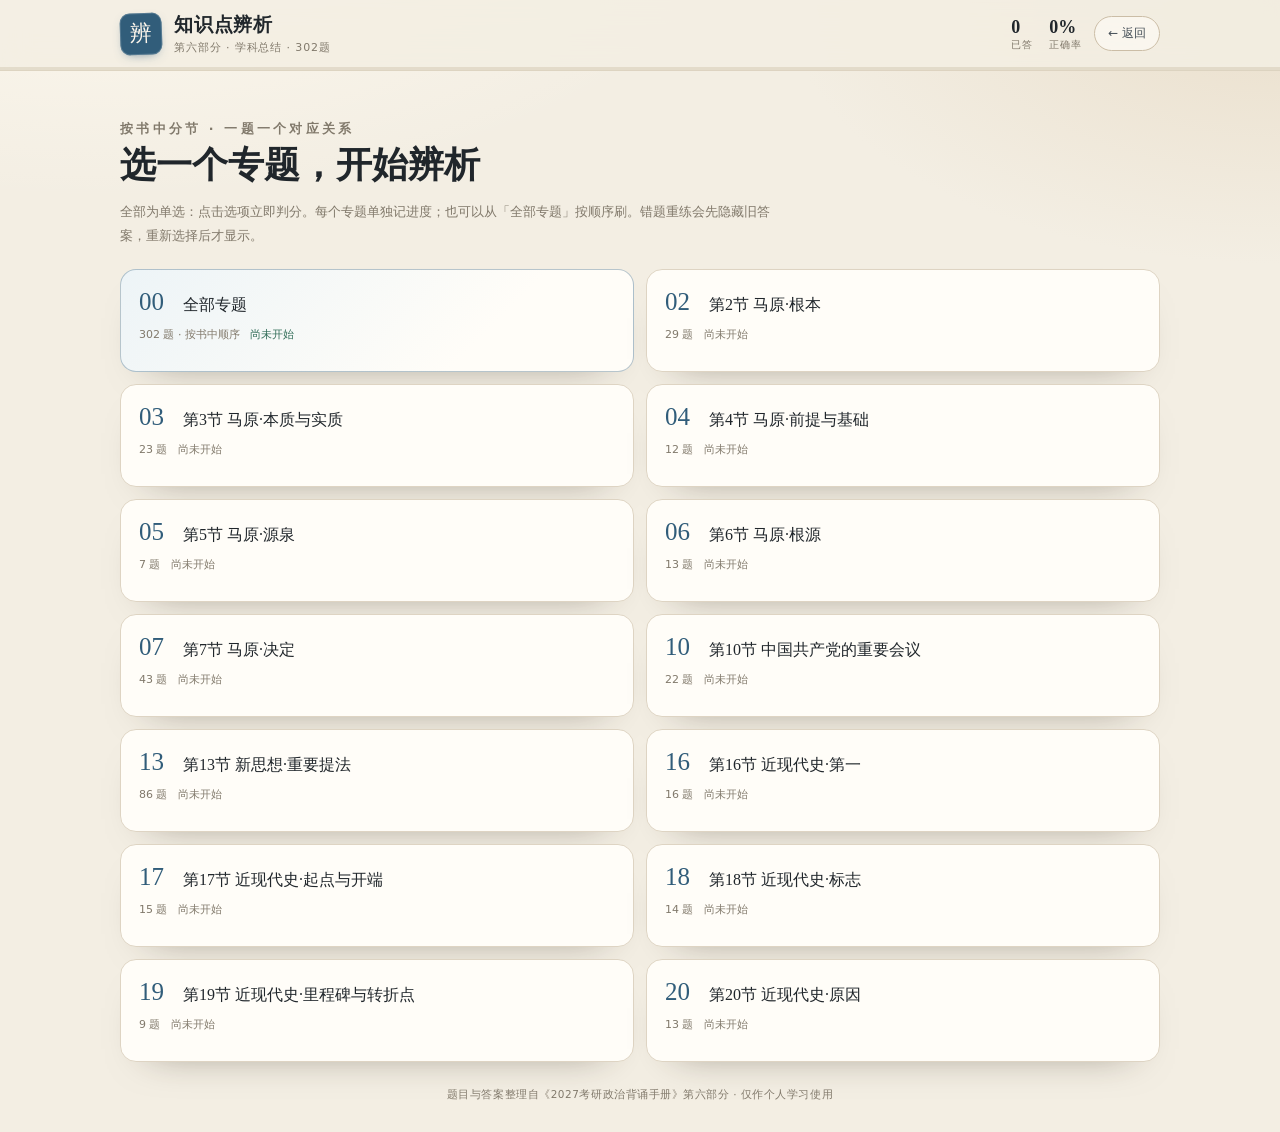
==== bianxi.html @ f97632f4 "Add module landing page and knowledge-point quiz" ====
<!DOCTYPE html>
<html lang="zh-CN">
<head>
<meta charset="utf-8">
<meta name="viewport" content="width=device-width, initial-scale=1, viewport-fit=cover">
<meta name="color-scheme" content="light">
<title>知识点辨析 · 2027考研政治</title>
<link rel="icon" href="data:image/svg+xml,%3Csvg xmlns='http://www.w3.org/2000/svg' viewBox='0 0 64 64'%3E%3Crect width='64' height='64' rx='14' fill='%23315d7a'/%3E%3Ctext x='32' y='44' font-size='32' text-anchor='middle' fill='%23fff8ed' font-family='serif'%3E辨%3C/text%3E%3C/svg%3E">
<style>
  :root {
    --paper: #f3eee3;
    --card: #fffdf8;
    --ink: #20262b;
    --ink-soft: #465058;
    --muted: #81796b;
    --line: #ded4c3;
    --line-strong: #cbbda6;
    --accent: #b23a2f;
    --accent-soft: #f6e2dc;
    --jade: #2f6b56;
    --jade-soft: #e3efe8;
    --blue: #315d7a;
    --blue-soft: #eaf1f6;
    --serif: "Songti SC", "STSong", "Noto Serif CJK SC", "Source Han Serif SC", "SimSun", serif;
    --sans: "PingFang SC", "Microsoft YaHei", "Noto Sans CJK SC", "Hiragino Sans GB", system-ui, sans-serif;
    --shadow: 0 18px 40px -30px rgba(46,37,23,.55);
  }
  * { box-sizing: border-box; }
  html { scroll-behavior: smooth; }
  body {
    margin: 0;
    min-height: 100vh;
    color: var(--ink);
    font-family: var(--sans);
    background:
      radial-gradient(1100px 520px at 8% -10%, #fffaf0 0%, rgba(255,250,240,0) 60%),
      radial-gradient(900px 480px at 100% 0%, #eadfcc 0%, rgba(234,223,204,0) 55%),
      var(--paper);
    -webkit-font-smoothing: antialiased;
  }
  body::before {
    content: "";
    position: fixed;
    inset: 0;
    pointer-events: none;
    z-index: 0;
    opacity: .45;
    background-image: radial-gradient(rgba(74,60,39,.06) .55px, transparent .55px);
    background-size: 4px 4px;
  }
  button, a { font: inherit; color: inherit; }
  button:focus-visible, a:focus-visible { outline: 3px solid rgba(49,93,122,.4); outline-offset: 2px; }
  .wrap { width: min(1040px, calc(100% - 40px)); margin-inline: auto; position: relative; z-index: 1; }

  .topbar {
    position: sticky; top: 0; z-index: 40;
    background: rgba(243,238,227,.88);
    backdrop-filter: blur(14px) saturate(1.2);
    -webkit-backdrop-filter: blur(14px) saturate(1.2);
    border-bottom: 1px solid rgba(203,189,166,.55);
  }
  .topbar-inner { display: flex; align-items: center; gap: 12px; padding-block: 12px; }
  .seal {
    width: 42px; height: 42px; flex: 0 0 auto;
    display: grid; place-items: center;
    border-radius: 10px;
    background: var(--blue);
    color: #fff8ed;
    font-family: var(--serif);
    font-size: 22px;
    text-decoration: none;
    box-shadow: inset 0 0 0 1px rgba(255,255,255,.18), 0 4px 12px -6px rgba(49,93,122,.8);
    transform: rotate(-2deg);
  }
  .brand h1 { margin: 0; font-family: var(--serif); font-size: 19px; letter-spacing: .04em; }
  .brand p { margin: 2px 0 0; font-size: 11px; color: var(--muted); letter-spacing: .08em; }
  .top-stats { display: flex; gap: 16px; margin-left: auto; }
  .stat { display: flex; flex-direction: column; line-height: 1; }
  .stat b { font-family: var(--serif); font-size: 18px; font-variant-numeric: tabular-nums; }
  .stat small { margin-top: 4px; color: var(--muted); font-size: 10px; letter-spacing: .1em; }
  .top-actions { display: flex; gap: 8px; }
  .ghost-btn {
    border: 1px solid var(--line-strong);
    background: rgba(255,253,248,.56);
    border-radius: 999px;
    padding: 8px 13px;
    font-size: 12px;
    color: var(--ink-soft);
    cursor: pointer;
    text-decoration: none;
    white-space: nowrap;
  }
  .ghost-btn:hover { background: var(--card); color: var(--ink); }
  .progress-track { height: 3px; background: rgba(203,189,166,.4); overflow: hidden; }
  .progress-fill { height: 100%; width: 0; background: linear-gradient(90deg, var(--blue), #5b8aa6); transition: width .35s ease; }

  /* topic landing */
  .hero { padding: 36px 0 22px; }
  .eyebrow { margin: 0 0 10px; color: var(--blue); font-size: 11px; font-weight: 700; letter-spacing: .26em; }
  .hero h2 { margin: 0; font-family: var(--serif); font-size: clamp(25px, 3.5vw, 36px); }
  .hero p { margin: 10px 0 0; max-width: 660px; color: var(--muted); font-size: 12.5px; line-height: 1.9; }

  .topic-grid { display: grid; grid-template-columns: repeat(2, minmax(0,1fr)); gap: 12px; padding-bottom: 12px; }
  .topic-card {
    display: flex; flex-direction: column; gap: 10px;
    padding: 18px 18px 15px;
    border: 1px solid var(--line);
    border-radius: 16px;
    background: var(--card);
    box-shadow: var(--shadow);
    cursor: pointer;
    text-align: left;
    transition: transform .18s ease, border-color .18s ease;
  }
  .topic-card:hover { transform: translateY(-2px); border-color: var(--line-strong); }
  .topic-card.all { background: linear-gradient(135deg, #edf4f7, #fffdf8 70%); border-color: rgba(49,93,122,.35); }
  .topic-head { display: flex; align-items: baseline; gap: 8px; }
  .topic-num { font-family: var(--serif); font-size: 25px; color: var(--blue); font-variant-numeric: tabular-nums; min-width: 36px; }
  .topic-name { font-family: var(--serif); font-size: 16px; line-height: 1.5; }
  .topic-meta { display: flex; align-items: center; justify-content: space-between; gap: 10px; color: var(--muted); font-size: 11px; }
  .topic-bar { height: 4px; background: rgba(203,189,166,.35); border-radius: 999px; overflow: hidden; }
  .topic-bar > i { display: block; height: 100%; width: 0; background: var(--blue); border-radius: inherit; }
  .topic-state { font-size: 10.5px; color: var(--jade); }
  .topic-state.pending { color: var(--muted); }

  /* quiz */
  #quiz-view { display: none; }
  .quiz-head {
    display: flex; align-items: center; gap: 12px;
    padding: 20px 0 7px;
  }
  .back-btn {
    border: 1px solid var(--line-strong);
    background: var(--card);
    border-radius: 999px;
    padding: 8px 13px;
    font-size: 12px;
    color: var(--ink-soft);
    cursor: pointer;
    white-space: nowrap;
  }
  .quiz-title { min-width: 0; }
  .quiz-title h2 { margin: 0; font-family: var(--serif); font-size: 22px; white-space: nowrap; overflow: hidden; text-overflow: ellipsis; }
  .quiz-title p { margin: 3px 0 0; font-size: 11px; color: var(--muted); }
  .quiz-actions { display: flex; gap: 7px; margin-left: auto; }
  .quiz-actions .ghost-btn { padding: 7px 11px; font-size: 11.5px; }

  .retry-note {
    margin: 8px 0 0;
    padding: 9px 13px;
    border: 1px dashed rgba(49,93,122,.5);
    border-radius: 10px;
    background: var(--blue-soft);
    color: #2b536d;
    font-size: 11.5px;
    line-height: 1.7;
  }
  .quiz-meta { display: flex; align-items: center; justify-content: space-between; gap: 12px; padding: 8px 2px 10px; color: var(--muted); font-size: 11.5px; }
  .quiz-meta strong { color: var(--ink); font-weight: 600; }
  .quiz-meta .dot { margin: 0 7px; opacity: .5; }

  .quiz { display: flex; flex-direction: column; gap: 12px; }
  .q-card {
    background: linear-gradient(180deg, #fffefb 0%, var(--card) 100%);
    border: 1px solid var(--line);
    border-radius: 16px;
    padding: 19px 21px 17px;
    box-shadow: var(--shadow);
    position: relative;
  }
  .q-card::before {
    content: ""; position: absolute; left: -1px; top: 17px; bottom: 17px; width: 3px; border-radius: 0 3px 3px 0;
    background: var(--blue); opacity: .4;
  }
  .q-card.ok::before { background: var(--jade); opacity: .8; }
  .q-card.bad::before { background: var(--accent); opacity: .9; }
  .q-head { display: flex; align-items: center; gap: 9px; margin-bottom: 9px; }
  .q-index { font-family: var(--serif); font-size: 21px; font-weight: 700; min-width: 33px; font-variant-numeric: tabular-nums; }
  .topic-pill { padding: 3px 8px; border-radius: 999px; background: var(--blue-soft); color: var(--blue); font-size: 10px; white-space: nowrap; max-width: 70%; overflow: hidden; text-overflow: ellipsis; }
  .q-status { margin-left: auto; width: 23px; height: 23px; border-radius: 50%; display: grid; place-items: center; font-weight: 700; font-size: 13px; background: #f2ece0; color: var(--muted); }
  .q-card.ok .q-status { background: var(--jade-soft); color: var(--jade); }
  .q-card.bad .q-status { background: var(--accent-soft); color: var(--accent); }
  .q-stem { margin: 0 0 12px; font-family: var(--serif); font-size: 16px; line-height: 1.9; text-align: justify; }
  .options { display: flex; flex-direction: column; gap: 8px; }
  .option {
    display: flex; align-items: flex-start; gap: 10px;
    width: 100%; padding: 10px 12px;
    border: 1px solid var(--line); border-radius: 11px;
    background: rgba(255,254,251,.75);
    text-align: left; font-size: 14.3px; line-height: 1.65;
    cursor: pointer; transition: border-color .15s, background .15s, transform .15s;
  }
  .option:hover:not(.locked) { border-color: var(--line-strong); background: #fffefb; transform: translateY(-1px); }
  .option.locked { cursor: default; }
  .letter { flex: 0 0 auto; width: 26px; height: 26px; display: grid; place-items: center; border: 1px solid var(--line-strong); border-radius: 7px; background: #f7f1e5; font-size: 12px; font-weight: 700; color: var(--ink-soft); }
  .option .txt { flex: 1; padding-top: 2px; }
  .option .mark { flex: 0 0 auto; width: 16px; text-align: center; padding-top: 3px; font-weight: 700; font-size: 13px; }
  .option.correct { border-color: rgba(47,107,86,.6); background: var(--jade-soft); }
  .option.correct .letter { background: var(--jade); border-color: var(--jade); color: #fff; }
  .option.correct .mark { color: var(--jade); }
  .option.wrong { border-color: rgba(178,58,47,.55); background: var(--accent-soft); }
  .option.wrong .letter { background: var(--accent); border-color: var(--accent); color: #fff; }
  .option.wrong .mark { color: var(--accent); }
  .answer-strip { display: flex; align-items: center; justify-content: space-between; gap: 10px; flex-wrap: wrap; margin-top: 11px; padding: 8px 11px; border-radius: 9px; font-size: 12px; }
  .answer-strip.ok { background: var(--jade-soft); color: #275746; }
  .answer-strip.bad { background: var(--accent-soft); color: #7e2a21; }
  .answer-strip b { letter-spacing: .15em; margin-left: 3px; }

  .pager {
    position: sticky; bottom: max(12px, env(safe-area-inset-bottom)); z-index: 30;
    display: flex; align-items: center; justify-content: space-between; gap: 10px;
    margin: 18px 0 6px; padding: 7px;
    background: rgba(255,253,248,.88);
    border: 1px solid var(--line); border-radius: 999px;
    box-shadow: 0 18px 40px -26px rgba(46,37,23,.65);
    backdrop-filter: blur(12px); -webkit-backdrop-filter: blur(12px);
  }
  .pager button { border: 0; background: transparent; border-radius: 999px; padding: 8px 14px; font-size: 12.5px; color: var(--ink-soft); cursor: pointer; white-space: nowrap; }
  .pager button:hover:not(:disabled) { background: #f0e9dc; color: var(--ink); }
  .pager button:disabled { opacity: .3; cursor: not-allowed; }
  #pager-label { font-size: 11.5px; color: var(--muted); font-variant-numeric: tabular-nums; }
  #pager-label b { color: var(--ink); font-size: 13px; }
  .empty { background: var(--card); border: 1px dashed var(--line-strong); border-radius: 16px; padding: 46px 20px; text-align: center; color: var(--muted); }
  .empty .big { font-family: var(--serif); font-size: 20px; color: var(--ink); margin-bottom: 6px; }
  footer { padding: 14px 0 30px; text-align: center; color: var(--muted); font-size: 10.5px; letter-spacing: .05em; }

  dialog { width: min(560px, calc(100vw - 32px)); max-height: calc(100dvh - 24px); overflow: auto; border: 1px solid var(--line); border-radius: 18px; padding: 0; background: var(--card); color: var(--ink); box-shadow: 0 40px 80px -40px rgba(32,38,43,.55); }
  dialog::backdrop { background: rgba(32,38,43,.34); backdrop-filter: blur(4px); -webkit-backdrop-filter: blur(4px); }
  .sheet-head { display: flex; align-items: center; justify-content: space-between; padding: 18px 20px 4px; }
  .sheet-head h3 { margin: 0; font-family: var(--serif); font-size: 19px; }
  .icon-btn { width: 30px; height: 30px; border: 1px solid var(--line); border-radius: 50%; background: transparent; color: var(--muted); font-size: 17px; cursor: pointer; }
  .sheet-sub { margin: 4px 20px 14px; color: var(--muted); font-size: 11.5px; line-height: 1.7; }
  .page-grid { display: grid; grid-template-columns: repeat(5,1fr); gap: 7px; padding: 0 20px 18px; }
  .page-btn { display: flex; flex-direction: column; align-items: center; gap: 2px; padding: 9px 3px 7px; border: 1px solid var(--line); border-radius: 10px; background: #fffefb; cursor: pointer; }
  .page-btn:hover { border-color: var(--ink-soft); }
  .page-btn .pnum { font-family: var(--serif); font-size: 16px; font-weight: 700; }
  .page-btn .pstat { font-size: 9px; color: var(--muted); }
  .page-btn.current { background: var(--ink); border-color: var(--ink); color: #fffdf8; }
  .page-btn.current .pstat { color: rgba(255,253,248,.66); }
  .page-btn.done:not(.current) { background: var(--jade-soft); border-color: rgba(47,107,86,.3); }
  .page-btn.has-wrong:not(.current) { background: #fbf0ec; border-color: rgba(178,58,47,.25); }
  .confirm-body { padding: 8px 20px 20px; }
  .confirm-body p { margin: 0 0 14px; color: var(--ink-soft); font-size: 12.5px; line-height: 1.8; }
  .confirm-actions { display: flex; justify-content: flex-end; gap: 8px; }
  .btn-danger { border: 0; border-radius: 999px; padding: 8px 16px; background: var(--accent); color: #fff8f3; font-size: 12px; cursor: pointer; }
  .btn-cancel { border: 1px solid var(--line-strong); border-radius: 999px; padding: 8px 16px; background: transparent; color: var(--ink-soft); font-size: 12px; cursor: pointer; }
  .toast { position: fixed; left: 50%; bottom: 86px; z-index: 80; transform: translate(-50%, 8px); max-width: calc(100vw - 40px); padding: 9px 15px; border-radius: 999px; background: rgba(32,38,43,.94); color: #fffdf8; font-size: 12px; text-align: center; opacity: 0; pointer-events: none; transition: opacity .2s, transform .2s; }
  .toast.show { opacity: 1; transform: translate(-50%,0); }
  .toast.ok { background: rgba(47,107,86,.96); }
  .toast.bad { background: rgba(143,43,34,.96); }

  @media (max-width: 760px) {
    .wrap { width: calc(100% - 24px); }
    .topbar-inner { gap: 8px; }
    .seal { width: 36px; height: 36px; font-size: 19px; }
    .brand h1 { font-size: 16px; }
    .brand p { display: none; }
    .top-stats .stat:nth-child(2) { display: none; }
    .top-stats { gap: 10px; }
    .stat b { font-size: 16px; }
    .top-actions .ghost-btn { padding: 7px 10px; font-size: 11px; }
    .hero { padding: 26px 0 16px; }
    .hero h2 { font-size: 25px; }
    .topic-grid { grid-template-columns: 1fr; }
    .topic-card { padding: 15px 15px 13px; }
    .quiz-head { flex-wrap: wrap; padding-top: 14px; }
    .quiz-title h2 { font-size: 19px; }
    .quiz-actions { margin-left: 0; width: 100%; }
    .quiz-actions .ghost-btn { flex: 1; text-align: center; }
    .q-card { padding: 16px 14px 14px; border-radius: 14px; }
    .q-stem { font-size: 15.2px; }
    .option { font-size: 13.8px; padding: 9px 10px; }
    .letter { width: 24px; height: 24px; }
    .page-grid { grid-template-columns: repeat(4,1fr); padding-inline: 16px; }
    .pager { bottom: max(8px, env(safe-area-inset-bottom)); }
  }
  @media (prefers-reduced-motion: reduce) {
    html { scroll-behavior: auto; }
    *, *::before, *::after { transition-duration: .001ms !important; animation-duration: .001ms !important; }
  }
</style>
</head>
<body>
<div id="topic-view">
  <header class="topbar">
    <div class="wrap topbar-inner">
      <a class="seal" href="index.html" aria-label="返回刷题台">辨</a>
      <div class="brand">
        <h1>知识点辨析</h1>
        <p>第六部分 · 学科总结 · 302题</p>
      </div>
      <div class="top-stats">
        <div class="stat"><b id="overall-answered">0</b><small>已答</small></div>
        <div class="stat"><b id="overall-accuracy">0%</b><small>正确率</small></div>
      </div>
      <div class="top-actions">
        <a class="ghost-btn" href="index.html">← 返回</a>
      </div>
    </div>
    <div class="progress-track"><div class="progress-fill" id="overall-bar"></div></div>
  </header>

  <main class="wrap">
    <section class="hero">
      <p class="eyebrow">按书中分节 · 一题一个对应关系</p>
      <h2>选一个专题，开始辨析</h2>
      <p>全部为单选：点击选项立即判分。每个专题单独记进度；也可以从「全部专题」按顺序刷。错题重练会先隐藏旧答案，重新选择后才显示。</p>
    </section>
    <div id="topic-grid" class="topic-grid"></div>
    <footer>题目与答案整理自《2027考研政治背诵手册》第六部分 · 仅作个人学习使用</footer>
  </main>
</div>

<div id="quiz-view">
  <header class="topbar">
    <div class="wrap topbar-inner">
      <a class="seal" href="index.html" aria-label="返回刷题台">辨</a>
      <div class="brand">
        <h1 id="quiz-brand">知识点辨析</h1>
        <p id="quiz-brand-sub">单选 · 点击即判</p>
      </div>
      <div class="top-stats">
        <div class="stat"><b id="quiz-answered">0</b><small>已答</small></div>
        <div class="stat"><b id="quiz-accuracy">0%</b><small>正确率</small></div>
      </div>
      <div class="top-actions">
        <a class="ghost-btn" href="index.html">← 返回</a>
      </div>
    </div>
    <div class="progress-track"><div class="progress-fill" id="quiz-bar"></div></div>
  </header>

  <main class="wrap">
    <div class="quiz-head">
      <button class="back-btn" id="btn-back" type="button">← 专题</button>
      <div class="quiz-title">
        <h2 id="scope-title">全部专题</h2>
        <p id="scope-sub">302 题 · 单选</p>
      </div>
      <div class="quiz-actions">
        <button class="ghost-btn" id="btn-retry" type="button">错题重练</button>
        <button class="ghost-btn" id="btn-directory" type="button">目录</button>
        <button class="ghost-btn" id="btn-reset" type="button">重置</button>
      </div>
    </div>
    <div id="retry-note" class="retry-note" hidden>错题重练：之前的选择和答案已隐藏，重新选择后才会显示。答对后退出重练即可移出错题本。</div>
    <div class="quiz-meta">
      <div><strong id="page-title">第 1 页</strong><span class="dot">·</span><span id="page-sub">10 题</span></div>
      <div id="page-progress">本页已答 0 / 10</div>
    </div>
    <section id="quiz" class="quiz"></section>
    <section id="empty" class="empty" hidden>
      <div class="big">这个范围还没有错题</div>
      <p>先去「全部专题」或对应专题做几题，答错的题会自动收进这里。</p>
    </section>
    <nav class="pager" aria-label="翻页">
      <button id="prev" type="button">← 上一页</button>
      <span id="pager-label"><b>1</b> / 1</span>
      <button id="next" type="button">下一页 →</button>
    </nav>
    <footer>题目与答案整理自《2027考研政治背诵手册》第六部分 · 仅作个人学习使用</footer>
  </main>
</div>

<dialog id="directory-dialog">
  <div class="sheet-head">
    <h3>选择页面</h3>
    <button class="icon-btn" type="button" data-close="directory-dialog" aria-label="关闭">×</button>
  </div>
  <p class="sheet-sub" id="directory-sub">每页 10 题，点击页码跳转。</p>
  <div class="page-grid" id="page-grid"></div>
</dialog>

<dialog id="reset-dialog">
  <div class="sheet-head">
    <h3>重置知识点辨析？</h3>
    <button class="icon-btn" type="button" data-close="reset-dialog" aria-label="关闭">×</button>
  </div>
  <div class="confirm-body">
    <p>这会清空本模块全部专题的作答记录和错题，不影响「时政190题」的进度。此操作不可撤销。</p>
    <div class="confirm-actions">
      <button class="btn-cancel" type="button" data-close="reset-dialog">取消</button>
      <button class="btn-danger" id="confirm-reset" type="button">确认重置</button>
    </div>
  </div>
</dialog>

<div id="toast" class="toast" role="status" aria-live="polite"></div>

<script>
const TOPICS = [{"id":"t2","num":2,"title":"第2节 马原·根本","short":"根本","count":29},{"id":"t3","num":3,"title":"第3节 马原·本质与实质","short":"本质与实质","count":23},{"id":"t4","num":4,"title":"第4节 马原·前提与基础","short":"前提与基础","count":12},{"id":"t5","num":5,"title":"第5节 马原·源泉","short":"源泉","count":7},{"id":"t6","num":6,"title":"第6节 马原·根源","short":"根源","count":13},{"id":"t7","num":7,"title":"第7节 马原·决定","short":"决定","count":43},{"id":"t10","num":10,"title":"第10节 中国共产党的重要会议","short":"重要会议","count":22},{"id":"t13","num":13,"title":"第13节 新思想·重要提法","short":"重要提法","count":86},{"id":"t16","num":16,"title":"第16节 近现代史·第一","short":"第一","count":16},{"id":"t17","num":17,"title":"第17节 近现代史·起点与开端","short":"起点与开端","count":15},{"id":"t18","num":18,"title":"第18节 近现代史·标志","short":"标志","count":14},{"id":"t19","num":19,"title":"第19节 近现代史·里程碑与转折点","short":"里程碑与转折点","count":9},{"id":"t20","num":20,"title":"第20节 近现代史·原因","short":"原因","count":13}];
const QUESTIONS = [{"id":"t2-001","topic":"t2","q":"物质的根本属性是","options":{"A":"可知性","B":"运动","C":"客观实在性","D":"社会历史性"},"answer":"B"},{"id":"t2-002","topic":"t2","q":"实践是正确发挥人的主观能动性的","options":{"A":"根本方法","B":"根本目的","C":"根本途径","D":"根本动力"},"answer":"C"},{"id":"t2-003","topic":"t2","q":"事物发展的根本规律是","options":{"A":"联系和发展的规律","B":"质量互变规律","C":"否定之否定规律","D":"对立统一规律"},"answer":"D"},{"id":"t2-004","topic":"t2","q":"认识世界和改造世界的根本方法是","options":{"A":"唯物辩证法","B":"矛盾分析方法","C":"群众路线","D":"实事求是"},"answer":"A"},{"id":"t2-005","topic":"t2","q":"认识世界的根本目的在于","options":{"A":"追求剩余价值","B":"改造世界","C":"满足全体社会成员的需要","D":"认识世界"},"answer":"B"},{"id":"t2-006","topic":"t2","q":"认识事物的根本方法是","options":{"A":"历史分析方法","B":"归纳演绎方法","C":"矛盾分析方法","D":"阶级分析方法"},"answer":"C"},{"id":"t2-007","topic":"t2","q":"实践的主体和客体相互作用的关系中最根本的关系是","options":{"A":"生产关系","B":"价值关系","C":"认识关系","D":"实践关系"},"answer":"D"},{"id":"t2-008","topic":"t2","q":"人类认识和实践活动中的基本矛盾，也是认识世界和改造世界的根本动力是","options":{"A":"主观和客观的矛盾","B":"生产力","C":"阶级斗争","D":"社会基本矛盾"},"answer":"A"},{"id":"t2-009","topic":"t2","q":"人类认识世界和改造世界的根本目标是","options":{"A":"改造世界","B":"认识必然和争取自由","C":"实现共产主义","D":"认识世界"},"answer":"B"},{"id":"t2-010","topic":"t2","q":"马克思主义认识论的根本要求是","options":{"A":"在实践中检验真理","B":"实事求是","C":"一切从实际出发","D":"理论联系实际"},"answer":"C"},{"id":"t2-011","topic":"t2","q":"唯物史观与唯心史观的根本分野是","options":{"A":"主张辩证法，还是形而上学","B":"主张可知论，还是不可知论","C":"主张物质决定意识，还是意识决定物质","D":"主张社会存在决定社会意识，还是社会意识决定社会存在"},"answer":"D"},{"id":"t2-012","topic":"t2","q":"人的发展中最根本的是","options":{"A":"人的自由程度的提高","B":"人的全面发展","C":"人的素质提高","D":"人的社会关系丰富"},"answer":"A"},{"id":"t2-013","topic":"t2","q":"从根本上规定社会形态更替客观必然性的是","options":{"A":"人口因素","B":"生产力与生产关系矛盾运动的规律性","C":"地理环境","D":"英雄人物的意志"},"answer":"B"},{"id":"t2-014","topic":"t2","q":"历史发展的根本动力是","options":{"A":"生产力","B":"革命","C":"社会基本矛盾","D":"阶级斗争"},"answer":"C"},{"id":"t2-015","topic":"t2","q":"社会进步的根本内容，也是衡量社会进步的根本尺度是","options":{"A":"社会形态","B":"上层建筑","C":"生产关系","D":"生产力"},"answer":"D"},{"id":"t2-016","topic":"t2","q":"革命爆发的根本原因是","options":{"A":"生产力的发展和旧的生产关系、经济基础的发展和旧的上层建筑之间的矛盾冲突","B":"人口增长","C":"个别领袖的失误","D":"地理环境"},"answer":"A"},{"id":"t2-017","topic":"t2","q":"我们党的生命线和根本工作路线是","options":{"A":"组织路线","B":"群众路线","C":"思想路线","D":"政治路线"},"answer":"B"},{"id":"t2-018","topic":"t2","q":"具体劳动能否还原为抽象劳动，在根本上取决于","options":{"A":"具体劳动和抽象劳动的矛盾","B":"使用价值和价值的矛盾","C":"私人劳动和社会劳动能否实现统一","D":"个别劳动时间和社会必要劳动时间的矛盾"},"answer":"C"},{"id":"t2-019","topic":"t2","q":"资本主义生产的根本目的是","options":{"A":"满足社会需要","B":"实现资本积累","C":"提高劳动生产率","D":"追求剩余价值"},"answer":"D"},{"id":"t2-020","topic":"t2","q":"资本主义经济危机爆发的根本原因是","options":{"A":"资本主义的基本矛盾","B":"货币危机","C":"生产过剩","D":"消费不足"},"answer":"A"},{"id":"t2-021","topic":"t2","q":"资本主义国家职能的根本内容是","options":{"A":"维护社会公共利益","B":"服务于资本主义制度和资产阶级利益","C":"管理社会经济","D":"提供公共服务"},"answer":"B"},{"id":"t2-022","topic":"t2","q":"从根本上说，资本主义国家的社会管理职能服务于","options":{"A":"社会公共服务职能","B":"经济管理职能","C":"其政治统治职能","D":"阶级调和职能"},"answer":"C"},{"id":"t2-023","topic":"t2","q":"经济全球化坚实的物质基础和根本推动力是","options":{"A":"资本输出","B":"国际贸易的发展","C":"跨国公司的扩张","D":"科学技术的进步和生产力的发展"},"answer":"D"},{"id":"t2-024","topic":"t2","q":"资本主义发生变化的根本推动力量是","options":{"A":"科学技术革命和生产力的发展","B":"资本主义制度的自我调整","C":"无产阶级斗争","D":"社会主义国家的影响"},"answer":"A"},{"id":"t2-025","topic":"t2","q":"二战后资本主义发生的变化从根本上说是","options":{"A":"社会主义制度影响的结果","B":"人类社会发展一般规律和资本主义经济规律作用的结果","C":"资产阶级主动让步的结果","D":"科技革命单独作用的结果"},"answer":"B"},{"id":"t2-026","topic":"t2","q":"无产阶级革命的根本问题是","options":{"A":"同盟军问题","B":"领导权问题","C":"国家政权问题","D":"武装斗争问题"},"answer":"C"},{"id":"t2-027","topic":"t2","q":"社会主义社会生产的根本目的是","options":{"A":"追求利润最大化","B":"发展生产力","C":"提高国际竞争力","D":"满足全体社会成员的需要"},"answer":"D"},{"id":"t2-028","topic":"t2","q":"在展望未来社会的问题上，马克思主义与空想社会主义的根本区别是","options":{"A":"是否坚持科学的立场观点方法","B":"是否批判资本主义","C":"是否设想未来社会","D":"是否主张消灭私有制"},"answer":"A"},{"id":"t2-029","topic":"t2","q":"马克思主义追求的根本价值目标，也是共产主义社会的根本特征，是","options":{"A":"物质财富极大丰富","B":"实现人的自由而全面的发展","C":"消灭阶级","D":"实现社会公平正义"},"answer":"B"},{"id":"t3-001","topic":"t3","q":"马克思主义的本质属性是","options":{"A":"获取垄断利润","B":"劳动力的价值或价格","C":"人民性","D":"一切社会关系的总和"},"answer":"C"},{"id":"t3-002","topic":"t3","q":"物质最本质的规定是","options":{"A":"一切社会关系的总和","B":"固定充当一般等价物的商品","C":"能够带来剩余价值的价值","D":"客观实在性"},"answer":"D"},{"id":"t3-003","topic":"t3","q":"辩证否定的实质是","options":{"A":"扬弃","B":"能够带来剩余价值的价值","C":"客观性","D":"生产者之间一定的社会关系"},"answer":"A"},{"id":"t3-004","topic":"t3","q":"意识的本质是","options":{"A":"人类社会发展一般规律和资本主义经济规律作用的结果","B":"人脑的机能和属性，是客观世界的主观映象","C":"资产阶级实行政治统治和社会管理的手段和方式","D":"生产实践基础上形成的物质体系"},"answer":"B"},{"id":"t3-005","topic":"t3","q":"实践的本质是","options":{"A":"主体在实践基础上对客体的能动反映","B":"人脑的机能和属性，是客观世界的主观映象","C":"人类能动地改造世界的社会性的物质活动","D":"人类社会发展一般规律和资本主义经济规律作用的结果"},"answer":"C"},{"id":"t3-006","topic":"t3","q":"认识的本质是","options":{"A":"资产阶级经济和政治的集中反映","B":"能够带来剩余价值的价值","C":"生产实践基础上形成的物质体系","D":"主体在实践基础上对客体的能动反映"},"answer":"D"},{"id":"t3-007","topic":"t3","q":"真理的本质属性是","options":{"A":"客观性","B":"固定充当一般等价物的商品","C":"一切社会关系的总和","D":"客观实在性"},"answer":"A"},{"id":"t3-008","topic":"t3","q":"哲学上价值的本质是","options":{"A":"人脑的机能和属性，是客观世界的主观映象","B":"主体和客体之间的一种特定关系","C":"生产者之间一定的社会关系","D":"垄断资本凭借垄断地位获取高额垄断利润"},"answer":"B"},{"id":"t3-009","topic":"t3","q":"人类社会的本质是","options":{"A":"主体和客体之间的一种特定关系","B":"主体在实践基础上对客体的能动反映","C":"生产实践基础上形成的物质体系","D":"固定充当一般等价物的商品"},"answer":"C"},{"id":"t3-010","topic":"t3","q":"人的本质是","options":{"A":"固定充当一般等价物的商品","B":"主体和客体之间的一种特定关系","C":"获取垄断利润","D":"一切社会关系的总和"},"answer":"D"},{"id":"t3-011","topic":"t3","q":"人的本质属性是","options":{"A":"社会属性","B":"一切社会关系的总和","C":"客观实在性","D":"能够带来剩余价值的价值"},"answer":"A"},{"id":"t3-012","topic":"t3","q":"资本主义工资的本质是","options":{"A":"生产者之间一定的社会关系","B":"劳动力的价值或价格","C":"生产实践基础上形成的物质体系","D":"主体和客体之间的一种特定关系"},"answer":"B"},{"id":"t3-013","topic":"t3","q":"政治经济学中价值的本质是","options":{"A":"资产阶级经济和政治的集中反映","B":"垄断资本凭借垄断地位获取高额垄断利润","C":"生产者之间一定的社会关系","D":"一切社会关系的总和"},"answer":"C"},{"id":"t3-014","topic":"t3","q":"货币的本质是","options":{"A":"资产阶级经济和政治的集中反映","B":"垄断资本凭借垄断地位获取高额垄断利润","C":"人类能动地改造世界的社会性的物质活动","D":"固定充当一般等价物的商品"},"answer":"D"},{"id":"t3-015","topic":"t3","q":"资本的本质是","options":{"A":"能够带来剩余价值的价值","B":"获取垄断利润","C":"资产阶级经济和政治的集中反映","D":"劳动力的价值或价格"},"answer":"A"},{"id":"t3-016","topic":"t3","q":"剩余价值的实质是","options":{"A":"垄断资本凭借垄断地位获取高额垄断利润","B":"雇佣工人所创造并被资本家无偿占有的超过劳动力价值的那部分价值","C":"人脑的机能和属性，是客观世界的主观映象","D":"生产实践基础上形成的物质体系"},"answer":"B"},{"id":"t3-017","topic":"t3","q":"资本积累的本质是","options":{"A":"主体和客体之间的一种特定关系","B":"人类社会发展一般规律和资本主义经济规律作用的结果","C":"资本家不断利用无偿占有的剩余价值扩大资本规模，进一步扩大和加强对工人的剥削和统治","D":"垄断资本凭借垄断地位获取高额垄断利润"},"answer":"C"},{"id":"t3-018","topic":"t3","q":"资本主义政治制度的本质是","options":{"A":"生产实践基础上形成的物质体系","B":"资产阶级国家力量同垄断组织力量结合在一起的垄断资本主义","C":"人脑的机能和属性，是客观世界的主观映象","D":"资产阶级实行政治统治和社会管理的手段和方式"},"answer":"D"},{"id":"t3-019","topic":"t3","q":"资本主义意识形态的本质是","options":{"A":"资产阶级经济和政治的集中反映","B":"生产者之间一定的社会关系","C":"一切社会关系的总和","D":"人脑的机能和属性，是客观世界的主观映象"},"answer":"A"},{"id":"t3-020","topic":"t3","q":"垄断资本的实质是","options":{"A":"客观性","B":"获取垄断利润","C":"扬弃","D":"生产者之间一定的社会关系"},"answer":"B"},{"id":"t3-021","topic":"t3","q":"垄断资本主义的实质是","options":{"A":"人类社会发展一般规律和资本主义经济规律作用的结果","B":"主体和客体之间的一种特定关系","C":"垄断资本凭借垄断地位获取高额垄断利润","D":"生产者之间一定的社会关系"},"answer":"C"},{"id":"t3-022","topic":"t3","q":"国家垄断资本主义的本质是","options":{"A":"资产阶级实行政治统治和社会管理的手段和方式","B":"雇佣工人所创造并被资本家无偿占有的超过劳动力价值的那部分价值","C":"主体和客体之间的一种特定关系","D":"资产阶级国家力量同垄断组织力量结合在一起的垄断资本主义"},"answer":"D"},{"id":"t3-023","topic":"t3","q":"二战后资本主义发生变化的实质是","options":{"A":"人类社会发展一般规律和资本主义经济规律作用的结果","B":"资产阶级国家力量同垄断组织力量结合在一起的垄断资本主义","C":"资产阶级经济和政治的集中反映","D":"垄断资本凭借垄断地位获取高额垄断利润"},"answer":"A"},{"id":"t4-001","topic":"t4","q":"解决其他一切哲学问题的前提和基础是","options":{"A":"同一性","B":"对哲学基本问题的回答","C":"内容","D":"尊重客观规律"},"answer":"B"},{"id":"t4-002","topic":"t4","q":"客观规律性与主观能动性统一的基础是","options":{"A":"物质生产实践","B":"物质生产活动及生产方式","C":"实践","D":"分析"},"answer":"C"},{"id":"t4-003","topic":"t4","q":"正确发挥主观能动性的前提是","options":{"A":"现实的人及其活动","B":"同一性","C":"真理","D":"尊重客观规律"},"answer":"D"},{"id":"t4-004","topic":"t4","q":"事物存在和发展的前提是","options":{"A":"同一性","B":"真理","C":"分析","D":"正确认识世界"},"answer":"A"},{"id":"t4-005","topic":"t4","q":"事物存在的基础是","options":{"A":"实践","B":"内容","C":"物质生产实践","D":"对哲学基本问题的回答"},"answer":"B"},{"id":"t4-006","topic":"t4","q":"综合的基础是","options":{"A":"对哲学基本问题的回答","B":"物质生产活动及生产方式","C":"分析","D":"现实的人及其活动"},"answer":"C"},{"id":"t4-007","topic":"t4","q":"人的认识产生和发展的基础、动力、目的，也是真理与价值统一的基础是","options":{"A":"同一性","B":"内容","C":"尊重客观规律","D":"实践"},"answer":"D"},{"id":"t4-008","topic":"t4","q":"全部社会生活的基础是","options":{"A":"物质生产实践","B":"对哲学基本问题的回答","C":"实践","D":"现实的人及其活动"},"answer":"A"},{"id":"t4-009","topic":"t4","q":"人类社会赖以存在和发展的基础，也是人类其他一切活动的首要前提是","options":{"A":"实践","B":"物质生产活动及生产方式","C":"对哲学基本问题的回答","D":"分析"},"answer":"B"},{"id":"t4-010","topic":"t4","q":"价值尺度必须以什么为前提","options":{"A":"物质生产活动及生产方式","B":"对哲学基本问题的回答","C":"真理","D":"尊重客观规律"},"answer":"C"},{"id":"t4-011","topic":"t4","q":"有效改造世界的必要前提是","options":{"A":"分析","B":"尊重客观规律","C":"物质生产实践","D":"正确认识世界"},"answer":"D"},{"id":"t4-012","topic":"t4","q":"社会历史存在和发展的前提是","options":{"A":"现实的人及其活动","B":"分析","C":"物质生产实践","D":"正确认识世界"},"answer":"A"},{"id":"t5-001","topic":"t5","q":"创造价值的唯一源泉是","options":{"A":"劳动力商品的使用价值","B":"抽象劳动","C":"资本积累","D":"具体劳动"},"answer":"B"},{"id":"t5-002","topic":"t5","q":"价值的源泉是","options":{"A":"剩余价值","B":"具体劳动","C":"劳动力商品的使用价值","D":"抽象劳动"},"answer":"C"},{"id":"t5-003","topic":"t5","q":"剩余价值的唯一源泉是","options":{"A":"从殖民地掠夺的巨额财富","B":"资本积累","C":"抽象劳动","D":"雇佣劳动者的剩余劳动"},"answer":"D"},{"id":"t5-004","topic":"t5","q":"资本主义条件下生产自动化，剩余价值的唯一源泉仍然是","options":{"A":"雇佣工人的剩余劳动","B":"劳动力商品的使用价值","C":"抽象劳动","D":"资本积累"},"answer":"A"},{"id":"t5-005","topic":"t5","q":"资本主义扩大再生产的源泉是","options":{"A":"剩余价值","B":"资本积累","C":"劳动力商品的使用价值","D":"抽象劳动"},"answer":"B"},{"id":"t5-006","topic":"t5","q":"资本积累的源泉是","options":{"A":"资本积累","B":"抽象劳动","C":"剩余价值","D":"从殖民地掠夺的巨额财富"},"answer":"C"},{"id":"t5-007","topic":"t5","q":"资本主义国家资本积累、发展和增长的重要源泉，也是维持垄断统治和经济实力的源泉是","options":{"A":"雇佣工人的剩余劳动","B":"剩余价值","C":"资本积累","D":"从殖民地掠夺的巨额财富"},"answer":"D"},{"id":"t6-001","topic":"t6","q":"真理的绝对性与相对性根源于","options":{"A":"人类认识世界能力的无限性与有限性、绝对性与相对性的矛盾","B":"资本主义生产方式的基本矛盾","C":"生产力和交往形式之间的矛盾","D":"社会发展的必然性与人们的历史选择性相统一的过程"},"answer":"A"},{"id":"t6-002","topic":"t6","q":"社会意识根源于","options":{"A":"社会基本矛盾的尖锐化","B":"社会存在","C":"社会基本矛盾","D":"生产力和交往形式之间的矛盾"},"answer":"B"},{"id":"t6-003","topic":"t6","q":"社会意识的根源总是深藏于","options":{"A":"社会基本矛盾","B":"生产力","C":"经济事实当中","D":"物质交往"},"answer":"C"},{"id":"t6-004","topic":"t6","q":"精神交往的基础和根源是","options":{"A":"资本主义生产方式的基本矛盾","B":"资本积累","C":"生产资料私有制","D":"物质交往"},"answer":"D"},{"id":"t6-005","topic":"t6","q":"社会形态更替的统一性与多样性根源于","options":{"A":"社会发展的必然性与人们的历史选择性相统一的过程","B":"私人劳动和社会劳动的矛盾","C":"人类认识世界能力的无限性与有限性、绝对性与相对性的矛盾","D":"资本主义生产方式的基本矛盾"},"answer":"A"},{"id":"t6-006","topic":"t6","q":"一切历史冲突都根源于","options":{"A":"阶级之间物质利益的根本对立","B":"生产力和交往形式之间的矛盾","C":"私人劳动和社会劳动的矛盾","D":"社会存在"},"answer":"B"},{"id":"t6-007","topic":"t6","q":"其他一切社会矛盾的根源是","options":{"A":"资本积累","B":"社会存在","C":"社会基本矛盾","D":"阶级之间物质利益的根本对立"},"answer":"C"},{"id":"t6-008","topic":"t6","q":"阶级斗争根源于","options":{"A":"人口因素","B":"地理环境","C":"社会分工","D":"阶级之间物质利益的根本对立"},"answer":"D"},{"id":"t6-009","topic":"t6","q":"革命根源于","options":{"A":"社会基本矛盾的尖锐化","B":"人口因素","C":"物质交往","D":"阶级利益的根本对立"},"answer":"A"},{"id":"t6-010","topic":"t6","q":"商品使用价值和价值的矛盾、具体劳动和抽象劳动的矛盾根源于","options":{"A":"物质交往","B":"私人劳动和社会劳动的矛盾","C":"生产资料私有制","D":"资本主义生产方式的基本矛盾"},"answer":"B"},{"id":"t6-011","topic":"t6","q":"资本主义社会失业现象产生的根源是","options":{"A":"生产资料私有制","B":"消费不足","C":"资本积累","D":"社会基本矛盾"},"answer":"C"},{"id":"t6-012","topic":"t6","q":"无产阶级反抗资产阶级斗争的根源在于","options":{"A":"人口因素","B":"地理环境","C":"生产力发展水平","D":"资本主义生产方式的基本矛盾"},"answer":"D"},{"id":"t6-013","topic":"t6","q":"造成资本主义罪恶的总根源是","options":{"A":"生产资料私有制","B":"社会基本矛盾的尖锐化","C":"社会基本矛盾","D":"物质交往"},"answer":"A"},{"id":"t7-001","topic":"t7","q":"决定意识的是","options":{"A":"人民群众","B":"物质","C":"社会分工","D":"主要矛盾"},"answer":"B"},{"id":"t7-002","topic":"t7","q":"决定事物不同性质的是","options":{"A":"实践的能动性","B":"劳动的二重性","C":"矛盾的特殊性","D":"生产资料私有制"},"answer":"C"},{"id":"t7-003","topic":"t7","q":"对事物发展起决定作用的矛盾是","options":{"A":"劳动的二重性","B":"生产力","C":"社会存在","D":"主要矛盾"},"answer":"D"},{"id":"t7-004","topic":"t7","q":"事物的性质是由什么决定的","options":{"A":"主要矛盾的主要方面","B":"真理的本性和实践的特点","C":"人类社会的发展规律","D":"生产资料所有制性质"},"answer":"A"},{"id":"t7-005","topic":"t7","q":"对形式具有决定作用的是","options":{"A":"主要矛盾","B":"内容","C":"价值","D":"实践"},"answer":"B"},{"id":"t7-006","topic":"t7","q":"本质决定","options":{"A":"革命","B":"价值","C":"现象","D":"生产力"},"answer":"C"},{"id":"t7-007","topic":"t7","q":"在认识活动中起决定性作用的是","options":{"A":"革命","B":"社会分工","C":"社会存在","D":"实践"},"answer":"D"},{"id":"t7-008","topic":"t7","q":"决定真理一元性的是","options":{"A":"真理的客观性","B":"劳动的二重性","C":"主要矛盾","D":"生产资料私有制"},"answer":"A"},{"id":"t7-009","topic":"t7","q":"实践能够作为检验真理的唯一标准，是由什么决定的","options":{"A":"生产资料所有制关系","B":"真理的本性和实践的特点","C":"社会基本矛盾运动的结果","D":"理论与实践必须相结合"},"answer":"B"},{"id":"t7-010","topic":"t7","q":"实践标准的确定性或绝对性，由什么决定","options":{"A":"人类社会的发展规律","B":"资本主义基本矛盾运动的阶段性","C":"实践标准的客观性和唯一性","D":"社会基本矛盾运动的结果"},"answer":"C"},{"id":"t7-011","topic":"t7","q":"决定价值相对性的是","options":{"A":"生产资料私有制","B":"人民群众","C":"实践的能动性","D":"价值的主体性"},"answer":"D"},{"id":"t7-012","topic":"t7","q":"决定价值社会历史性的是","options":{"A":"人类社会历史发展","B":"主要矛盾的主要方面","C":"生产资料所有制性质","D":"生产资料私有制"},"answer":"A"},{"id":"t7-013","topic":"t7","q":"认识世界和改造世界的统一，决定了","options":{"A":"生产资料所有制性质","B":"理论与实践必须相结合","C":"资本主义经济制度的本质","D":"在交往中建立的社会关系"},"answer":"B"},{"id":"t7-014","topic":"t7","q":"社会存在和发展的基础及决定力量是","options":{"A":"实践的能动性","B":"社会基本矛盾","C":"物质生产方式","D":"价值的主体性"},"answer":"C"},{"id":"t7-015","topic":"t7","q":"决定社会意识的是","options":{"A":"主要矛盾","B":"价值","C":"劳动的二重性","D":"社会存在"},"answer":"D"},{"id":"t7-016","topic":"t7","q":"决定社会意识反映社会存在能动性的是","options":{"A":"实践的能动性","B":"价值的主体性","C":"矛盾的特殊性","D":"真理的客观性"},"answer":"A"},{"id":"t7-017","topic":"t7","q":"决定生产关系的是","options":{"A":"主要矛盾","B":"生产力","C":"内容","D":"价值"},"answer":"B"},{"id":"t7-018","topic":"t7","q":"决定上层建筑的是","options":{"A":"生产力","B":"社会分工","C":"经济基础","D":"社会存在"},"answer":"C"},{"id":"t7-019","topic":"t7","q":"决定人的发展程度的是","options":{"A":"真理的本性和实践的特点","B":"主要矛盾的主要方面","C":"资本主义经济制度的本质","D":"在交往中建立的社会关系"},"answer":"D"},{"id":"t7-020","topic":"t7","q":"经济形态是社会形态的基础，具有决定性意义的是","options":{"A":"生产资料所有制关系","B":"产品的分配关系","C":"人们在生产中的地位","D":"生产力的发展水平"},"answer":"A"},{"id":"t7-021","topic":"t7","q":"社会形态更替归根结底是","options":{"A":"实践标准的客观性和唯一性","B":"社会基本矛盾运动的结果","C":"理论与实践必须相结合","D":"真理的本性和实践的特点"},"answer":"B"},{"id":"t7-022","topic":"t7","q":"社会形态变革的决定力量是","options":{"A":"劳动的二重性","B":"经济基础","C":"人民群众","D":"社会分工"},"answer":"C"},{"id":"t7-023","topic":"t7","q":"决定社会历史一般进程、推动社会向前发展的是","options":{"A":"劳动的二重性","B":"价值的主体性","C":"生产资料私有制","D":"社会基本矛盾"},"answer":"D"},{"id":"t7-024","topic":"t7","q":"实现社会形态更替的重要手段和决定性环节是","options":{"A":"革命","B":"人民群众","C":"实践","D":"主要矛盾"},"answer":"A"},{"id":"t7-025","topic":"t7","q":"在社会历史发展过程中起决定性作用的是","options":{"A":"经济基础","B":"人民群众","C":"资本的本性","D":"社会存在"},"answer":"B"},{"id":"t7-026","topic":"t7","q":"决定商品交换比例的是","options":{"A":"社会分工","B":"内容","C":"价值","D":"社会存在"},"answer":"C"},{"id":"t7-027","topic":"t7","q":"决定商品二因素的是","options":{"A":"人民群众","B":"资本的本性","C":"矛盾的特殊性","D":"劳动的二重性"},"answer":"D"},{"id":"t7-028","topic":"t7","q":"决定商品价值量的是","options":{"A":"社会必要劳动时间","B":"人类社会的发展规律","C":"资本主义的内在矛盾","D":"生产资料所有制关系"},"answer":"A"},{"id":"t7-029","topic":"t7","q":"商品生产者劳动的社会性质是由什么决定的","options":{"A":"劳动的二重性","B":"社会分工","C":"内容","D":"经济基础"},"answer":"B"},{"id":"t7-030","topic":"t7","q":"商品生产者劳动的私人性质是由什么决定的","options":{"A":"主要矛盾的主要方面","B":"真理的客观性","C":"生产资料私有制","D":"矛盾的特殊性"},"answer":"C"},{"id":"t7-031","topic":"t7","q":"决定商品经济各种内在矛盾及其发展趋势的是","options":{"A":"在交往中建立的社会关系","B":"社会基本矛盾运动的结果","C":"主要矛盾的主要方面","D":"私人劳动和社会劳动的矛盾"},"answer":"D"},{"id":"t7-032","topic":"t7","q":"决定生产关系性质的是","options":{"A":"生产资料所有制性质","B":"生产力的发展水平","C":"人们的消费方式","D":"产品的交换方式"},"answer":"A"},{"id":"t7-033","topic":"t7","q":"资本主义所有制决定的资本与雇佣劳动之间剥削与被剥削的关系，反映了","options":{"A":"人类社会的发展规律","B":"资本主义经济制度的本质","C":"生产资料所有制性质","D":"理论与实践必须相结合"},"answer":"B"},{"id":"t7-034","topic":"t7","q":"劳动力的价值是由什么决定的","options":{"A":"私人劳动和社会劳动的矛盾","B":"各个国家的生产力发展状况和社会发展阶段","C":"生产、发展、维持和延续劳动力所必需的生活必需品的价值","D":"资本主义基本矛盾运动的阶段性"},"answer":"C"},{"id":"t7-035","topic":"t7","q":"资本主义生产的直接目的和决定性动机是","options":{"A":"真理的本性和实践的特点","B":"社会基本矛盾运动的结果","C":"私人劳动和社会劳动的矛盾","D":"无休止地获取尽可能多的剩余价值"},"answer":"D"},{"id":"t7-036","topic":"t7","q":"资本的有机构成是","options":{"A":"由资本技术构成决定并反映技术构成变化的资本价值构成","B":"资本主义基本矛盾运动的阶段性","C":"无休止地获取尽可能多的剩余价值","D":"私人劳动和社会劳动的矛盾"},"answer":"A"},{"id":"t7-037","topic":"t7","q":"资本有机构成提高的一般趋势是由什么决定的","options":{"A":"主要矛盾","B":"资本的本性","C":"价值的主体性","D":"劳动的二重性"},"answer":"B"},{"id":"t7-038","topic":"t7","q":"资本主义经济危机周期性是由什么决定的","options":{"A":"无休止地获取尽可能多的剩余价值","B":"实践标准的客观性和唯一性","C":"资本主义基本矛盾运动的阶段性","D":"在交往中建立的社会关系"},"answer":"C"},{"id":"t7-039","topic":"t7","q":"垄断利润形成的关键在于","options":{"A":"资本主义经济制度的本质","B":"社会生产力发展水平的客观规律","C":"各个国家的生产力发展状况和社会发展阶段","D":"垄断组织在经济生活中起决定性作用"},"answer":"D"},{"id":"t7-040","topic":"t7","q":"资本主义必然被社会主义所代替，是由什么决定的","options":{"A":"资本主义的内在矛盾","B":"个别领袖人物的意志","C":"人口因素","D":"地理环境"},"answer":"A"},{"id":"t7-041","topic":"t7","q":"社会主义建设过程的长期性是由什么决定的","options":{"A":"资本主义经济制度的本质","B":"社会生产力发展水平的客观规律","C":"垄断组织在经济生活中起决定性作用","D":"私人劳动和社会劳动的矛盾"},"answer":"B"},{"id":"t7-042","topic":"t7","q":"社会主义发展道路具有不同特点，是由什么决定的","options":{"A":"垄断组织在经济生活中起决定性作用","B":"无休止地获取尽可能多的剩余价值","C":"各个国家的生产力发展状况和社会发展阶段","D":"由资本技术构成决定并反映技术构成变化的资本价值构成"},"answer":"C"},{"id":"t7-043","topic":"t7","q":"共产主义一定能够实现，是由什么决定的","options":{"A":"地理环境的变化","B":"科学技术的进步","C":"个别英雄人物的意志","D":"人类社会的发展规律"},"answer":"D"},{"id":"t10-001","topic":"t10","q":"中共一大的主要贡献是","options":{"A":"成立中国共产党，通过党的第一个纲领和决议","B":"提出“建设有中国特色的社会主义”命题","C":"决定共产党员以个人身份加入国民党，建立联合战线","D":"毛泽东明确提出“马克思主义的中国化”命题"},"answer":"A"},{"id":"t10-002","topic":"t10","q":"中共二大的主要贡献是","options":{"A":"决定共产党员以个人身份加入国民党，建立联合战线","B":"第一次提出反帝反封建的民主革命纲领，制定第一部党章","C":"成立中国共产党，通过党的第一个纲领和决议","D":"提出“两个务必”，指出工作重心由乡村转移到城市"},"answer":"B"},{"id":"t10-003","topic":"t10","q":"中共三大的主要决定是","options":{"A":"把“三个代表”重要思想确定为党的指导思想","B":"毛泽东明确提出“马克思主义的中国化”命题","C":"决定共产党员以个人身份加入国民党，建立联合战线","D":"成立中国共产党，通过党的第一个纲领和决议"},"answer":"C"},{"id":"t10-004","topic":"t10","q":"中共四大的主要贡献是","options":{"A":"第一次提出反帝反封建的民主革命纲领，制定第一部党章","B":"对毛泽东思想作科学概括，写入党章，作为全党指导思想","C":"把科学发展观确定为党的指导思想，提出全面建成小康社会新要求","D":"明确提出无产阶级在民主革命中的领导权和工农联盟问题"},"answer":"D"},{"id":"t10-005","topic":"t10","q":"八七会议的主要决定是","options":{"A":"确定土地革命和武装起义的方针","B":"对毛泽东思想作科学概括，写入党章，作为全党指导思想","C":"提出“建设有中国特色的社会主义”命题","D":"提出“两个务必”，指出工作重心由乡村转移到城市"},"answer":"A"},{"id":"t10-006","topic":"t10","q":"中共六大的主要判断是","options":{"A":"正确分析社会主义改造完成后中国社会的主要矛盾和主要任务","B":"指出中国仍是半殖民地半封建社会，革命仍是资产阶级民主主义革命","C":"对毛泽东思想作科学概括，写入党章，作为全党指导思想","D":"事实上确立毛泽东在党中央和红军的领导地位，成为生死攸关的转折点"},"answer":"B"},{"id":"t10-007","topic":"t10","q":"遵义会议的主要意义是","options":{"A":"对毛泽东思想作科学概括，写入党章，作为全党指导思想","B":"指出中国仍是半殖民地半封建社会，革命仍是资产阶级民主主义革命","C":"事实上确立毛泽东在党中央和红军的领导地位，成为生死攸关的转折点","D":"明确提出无产阶级在民主革命中的领导权和工农联盟问题"},"answer":"C"},{"id":"t10-008","topic":"t10","q":"瓦窑堡会议的主要贡献是","options":{"A":"强调深入贯彻落实科学发展观，提出全面建设小康社会新要求","B":"成立中国共产党，通过党的第一个纲领和决议","C":"提出“两个务必”，指出工作重心由乡村转移到城市","D":"提出抗日条件下与民族资产阶级重建统一战线的新政策"},"answer":"D"},{"id":"t10-009","topic":"t10","q":"中共六届六中全会的主要贡献是","options":{"A":"毛泽东明确提出“马克思主义的中国化”命题","B":"决定共产党员以个人身份加入国民党，建立联合战线","C":"明确提出无产阶级在民主革命中的领导权和工农联盟问题","D":"成立中国共产党，通过党的第一个纲领和决议"},"answer":"A"},{"id":"t10-010","topic":"t10","q":"中共七大的主要贡献是","options":{"A":"把科学发展观确定为党的指导思想，提出全面建成小康社会新要求","B":"对毛泽东思想作科学概括，写入党章，作为全党指导思想","C":"提出抗日条件下与民族资产阶级重建统一战线的新政策","D":"强调深入贯彻落实科学发展观，提出全面建设小康社会新要求"},"answer":"B"},{"id":"t10-011","topic":"t10","q":"中共七届二中全会的主要贡献是","options":{"A":"决定共产党员以个人身份加入国民党，建立联合战线","B":"毛泽东明确提出“马克思主义的中国化”命题","C":"提出“两个务必”，指出工作重心由乡村转移到城市","D":"第一次提出反帝反封建的民主革命纲领，制定第一部党章"},"answer":"C"},{"id":"t10-012","topic":"t10","q":"中共八大的主要贡献是","options":{"A":"决定共产党员以个人身份加入国民党，建立联合战线","B":"明确提出无产阶级在民主革命中的领导权和工农联盟问题","C":"把科学发展观确定为党的指导思想，提出全面建成小康社会新要求","D":"正确分析社会主义改造完成后中国社会的主要矛盾和主要任务"},"answer":"D"},{"id":"t10-013","topic":"t10","q":"十一届三中全会的主要意义是","options":{"A":"结束“以阶级斗争为纲”，开启改革开放和社会主义现代化建设新时期","B":"事实上确立毛泽东在党中央和红军的领导地位，成为生死攸关的转折点","C":"正确分析社会主义改造完成后中国社会的主要矛盾和主要任务","D":"第一次提出反帝反封建的民主革命纲领，制定第一部党章"},"answer":"A"},{"id":"t10-014","topic":"t10","q":"中共十二大的主要贡献是","options":{"A":"成立中国共产党，通过党的第一个纲领和决议","B":"提出“建设有中国特色的社会主义”命题","C":"确立社会主义市场经济体制改革目标","D":"提出抗日条件下与民族资产阶级重建统一战线的新政策"},"answer":"B"},{"id":"t10-015","topic":"t10","q":"中共十三大的主要贡献是","options":{"A":"强调深入贯彻落实科学发展观，提出全面建设小康社会新要求","B":"对毛泽东思想作科学概括，写入党章，作为全党指导思想","C":"系统阐述社会主义初级阶段理论，概括党在社会主义初级阶段的基本路线","D":"明确提出无产阶级在民主革命中的领导权和工农联盟问题"},"answer":"C"},{"id":"t10-016","topic":"t10","q":"中共十四大的主要贡献是","options":{"A":"把“三个代表”重要思想确定为党的指导思想","B":"成立中国共产党，通过党的第一个纲领和决议","C":"提出抗日条件下与民族资产阶级重建统一战线的新政策","D":"确立社会主义市场经济体制改革目标"},"answer":"D"},{"id":"t10-017","topic":"t10","q":"中共十五大的主要贡献是","options":{"A":"正式提出“邓小平理论”并确定为党的指导思想","B":"第一次提出反帝反封建的民主革命纲领，制定第一部党章","C":"对毛泽东思想作科学概括，写入党章，作为全党指导思想","D":"把“三个代表”重要思想确定为党的指导思想"},"answer":"A"},{"id":"t10-018","topic":"t10","q":"中共十六大的主要贡献是","options":{"A":"正式提出“邓小平理论”并确定为党的指导思想","B":"把“三个代表”重要思想确定为党的指导思想","C":"对毛泽东思想作科学概括，写入党章，作为全党指导思想","D":"提出“建设有中国特色的社会主义”命题"},"answer":"B"},{"id":"t10-019","topic":"t10","q":"中共十七大的主要贡献是","options":{"A":"事实上确立毛泽东在党中央和红军的领导地位，成为生死攸关的转折点","B":"对毛泽东思想作科学概括，写入党章，作为全党指导思想","C":"强调深入贯彻落实科学发展观，提出全面建设小康社会新要求","D":"提出抗日条件下与民族资产阶级重建统一战线的新政策"},"answer":"C"},{"id":"t10-020","topic":"t10","q":"中共十八大的主要贡献是","options":{"A":"指出中国仍是半殖民地半封建社会，革命仍是资产阶级民主主义革命","B":"对毛泽东思想作科学概括，写入党章，作为全党指导思想","C":"强调深入贯彻落实科学发展观，提出全面建设小康社会新要求","D":"把科学发展观确定为党的指导思想，提出全面建成小康社会新要求"},"answer":"D"},{"id":"t10-021","topic":"t10","q":"中共十九大召开的时间和地点是","options":{"A":"2017年10月，北京","B":"2002年11月，北京","C":"2007年10月，北京","D":"2022年10月"},"answer":"A"},{"id":"t10-022","topic":"t10","q":"中共二十大召开的时间是","options":{"A":"2007年10月，北京","B":"2022年10月","C":"2017年10月，北京","D":"2002年11月，北京"},"answer":"B"},{"id":"t13-001","topic":"t13","q":"新时代我国发展新的历史方位，标志着","options":{"A":"自主创新、重点跨越、支撑发展、引领未来","B":"坚持为人民服务、为社会主义服务的根本方向","C":"中国特色社会主义事业进入新的发展阶段","D":"坚持亲诚惠容和与邻为善、以邻为伴"},"answer":"C"},{"id":"t13-002","topic":"t13","q":"如期全面建成小康社会，标志着","options":{"A":"服务民族复兴、促进人类进步","B":"正确认识历史方位和发展阶段","C":"我国进入了一个新发展阶段","D":"第一个百年奋斗目标胜利实现"},"answer":"D"},{"id":"t13-003","topic":"t13","q":"开启全面建设社会主义现代化国家新征程、向第二个百年奋斗目标进军，标志着","options":{"A":"我国进入了一个新发展阶段","B":"坚持以马克思主义为指导","C":"健全和完善社会保障体系","D":"中华民族创造的优秀传统文化"},"answer":"A"},{"id":"t13-004","topic":"t13","q":"中国式现代化区别于西方现代化的显著标志是","options":{"A":"坚持尽力而为、量力而行","B":"全体人民共同富裕的现代化","C":"坚持百花齐放、百家争鸣","D":"中华民族创造的优秀传统文化"},"answer":"B"},{"id":"t13-005","topic":"t13","q":"中国共产党的根本政治立场是","options":{"A":"制度建设","B":"改革创新","C":"人民立场","D":"党的领导"},"answer":"C"},{"id":"t13-006","topic":"t13","q":"国家经济现代化的重要标志是","options":{"A":"中国共产党领导","B":"勇于自我革命","C":"“六个必须坚持”","D":"现代化产业体系"},"answer":"D"},{"id":"t13-007","topic":"t13","q":"新时代我国民主政治领域具有重大创新意义的标志性成果是","options":{"A":"全过程人民民主","B":"党的领导制度","C":"“六个必须坚持”","D":"人民当家作主"},"answer":"A"},{"id":"t13-008","topic":"t13","q":"当代中国哲学社会科学区别于其他哲学社会科学的根本标志是","options":{"A":"健全和完善社会保障体系","B":"坚持以马克思主义为指导","C":"处理好政府和市场的关系","D":"内需为主导、内部可循环"},"answer":"B"},{"id":"t13-009","topic":"t13","q":"现代化国家的显著标志是","options":{"A":"创新","B":"共同富裕","C":"文明","D":"发展"},"answer":"C"},{"id":"t13-010","topic":"t13","q":"中国共产党区别于其他政党的显著标志，也是我们党最大的优势、最鲜明的品格的是","options":{"A":"党的领导制度","B":"坚持党的领导","C":"科技自立自强","D":"勇于自我革命"},"answer":"D"},{"id":"t13-011","topic":"t13","q":"我们坚定“四个自信”的理论支撑和根本依据是","options":{"A":"马克思主义揭示的社会主义必然代替资本主义的客观规律","B":"自主创新、重点跨越、支撑发展、引领未来","C":"把党内法规体系纳入中国特色社会主义法治体系","D":"着力解决好培养什么人、怎样培养人、为谁培养人的问题"},"answer":"A"},{"id":"t13-012","topic":"t13","q":"认识把握社会发展阶段性特征的重要依据是","options":{"A":"内需为主导、内部可循环","B":"社会主要矛盾状况及其变化","C":"健全和完善社会保障体系","D":"全体人民共同富裕的现代化"},"answer":"B"},{"id":"t13-013","topic":"t13","q":"我们党作出中国特色社会主义进入新时代重大判断的基本依据是","options":{"A":"内需为主导、内部可循环","B":"健全和完善社会保障体系","C":"我国社会主要矛盾的变化","D":"处理好政府和市场的关系"},"answer":"C"},{"id":"t13-014","topic":"t13","q":"我们党明确各个阶段中心任务、制定正确路线方针政策的根本依据是","options":{"A":"服务民族复兴、促进人类进步","B":"增进民生福祉、促进社会公平","C":"听党指挥、能打胜仗、作风优良","D":"正确认识历史方位和发展阶段"},"answer":"D"},{"id":"t13-015","topic":"t13","q":"我国国家各种制度和法律法规的总依据是","options":{"A":"宪法","B":"文明","C":"创新","D":"人民立场"},"answer":"A"},{"id":"t13-016","topic":"t13","q":"现代化建设的出发点和落脚点是","options":{"A":"健全和完善社会保障体系","B":"实现人民对美好生活的向往","C":"内需为主导、内部可循环","D":"增进民生福祉、促进社会公平"},"answer":"B"},{"id":"t13-017","topic":"t13","q":"发展的出发点和落脚点是","options":{"A":"中华民族创造的优秀传统文化","B":"听党指挥、能打胜仗、作风优良","C":"满足人民群众对美好生活的新期待","D":"坚持“和平统一、一国两制”基本方针"},"answer":"C"},{"id":"t13-018","topic":"t13","q":"社会主义改革开放的出发点和落脚点是","options":{"A":"坚持为人民服务、为社会主义服务的根本方向","B":"把党内法规体系纳入中国特色社会主义法治体系","C":"坚持求同存异，发扬“团结—批评—团结”的优良传统","D":"更好实现和维护人民利益、让老百姓过上好日子"},"answer":"D"},{"id":"t13-019","topic":"t13","q":"进一步全面深化改革的出发点和落脚点是","options":{"A":"促进社会公平正义、增进人民福祉","B":"听党指挥、能打胜仗、作风优良","C":"中华民族创造的优秀传统文化","D":"是不是真正做到了人民当家作主"},"answer":"A"},{"id":"t13-020","topic":"t13","q":"社会主义现代化的出发点和落脚点是","options":{"A":"坚持亲诚惠容和与邻为善、以邻为伴","B":"实现好、维护好、发展好最广大人民根本利益","C":"更好实现和维护人民利益、让老百姓过上好日子","D":"加强党的长期执政能力建设、先进性和纯洁性建设"},"answer":"B"},{"id":"t13-021","topic":"t13","q":"民主政治建设的出发点和落脚点是","options":{"A":"内需为主导、内部可循环","B":"健全和完善社会保障体系","C":"实现最广大人民根本利益","D":"处理好政府和市场的关系"},"answer":"C"},{"id":"t13-022","topic":"t13","q":"文艺和文艺工作的出发点和落脚点是","options":{"A":"深化供给侧结构性改革","B":"坚持以马克思主义为指导","C":"人心向背、力量对比","D":"满足人民精神文化需求"},"answer":"D"},{"id":"t13-023","topic":"t13","q":"全面建设社会主义现代化国家的出发点和落脚点是","options":{"A":"让人民生活越过越好","B":"党要管党、从严治党","C":"实现高水平的自立自强","D":"人心向背、力量对比"},"answer":"A"},{"id":"t13-024","topic":"t13","q":"健全社会保障体系的根本出发点和落脚点是","options":{"A":"正确认识历史方位和发展阶段","B":"增进民生福祉、促进社会公平","C":"我国进入了一个新发展阶段","D":"服务民族复兴、促进人类进步"},"answer":"B"},{"id":"t13-025","topic":"t13","q":"全军各项建设的出发点和落脚点是","options":{"A":"勇于自我革命","B":"共同富裕","C":"提高战斗力","D":"以人为核心"},"answer":"C"},{"id":"t13-026","topic":"t13","q":"我国对外工作的出发点和落脚点是","options":{"A":"服务民族复兴、促进人类进步","B":"满足人民群众对美好生活的新期待","C":"是不是真正做到了人民当家作主","D":"维护国家主权、安全、发展利益"},"answer":"D"},{"id":"t13-027","topic":"t13","q":"发展经济的着力点是","options":{"A":"实体经济","B":"制度建设","C":"爱国主义","D":"人民立场"},"answer":"A"},{"id":"t13-028","topic":"t13","q":"世界科技强国竞争的着力点是","options":{"A":"人心向背、力量对比","B":"国家战略科技力量","C":"现代化产业体系","D":"全面建成小康社会"},"answer":"B"},{"id":"t13-029","topic":"t13","q":"新时代加强社会建设的重要着力点是","options":{"A":"坚持以马克思主义为指导","B":"坚持百花齐放、百家争鸣","C":"健全和完善社会保障体系","D":"实现最广大人民根本利益"},"answer":"C"},{"id":"t13-030","topic":"t13","q":"新时代加强军队建设的聚焦点和着力点是","options":{"A":"坚定中国特色社会主义文化自信","B":"满足人民群众对美好生活的新期待","C":"中华民族创造的优秀传统文化","D":"听党指挥、能打胜仗、作风优良"},"answer":"D"},{"id":"t13-031","topic":"t13","q":"新时代党的建设的着力点是","options":{"A":"调动全党积极性、主动性、创造性","B":"中华民族创造的优秀传统文化","C":"增进民生福祉、促进社会公平","D":"听党指挥、能打胜仗、作风优良"},"answer":"A"},{"id":"t13-032","topic":"t13","q":"统筹推进各领域各方面改革开放必须坚持的主线是","options":{"A":"标本兼治","B":"制度建设","C":"共同富裕","D":"积极防御"},"answer":"B"},{"id":"t13-033","topic":"t13","q":"进一步全面深化改革的主线是","options":{"A":"党的领导","B":"爱国主义","C":"制度建设","D":"实体经济"},"answer":"C"},{"id":"t13-034","topic":"t13","q":"新发展阶段我国经济发展必须把握的主线是","options":{"A":"健全和完善社会保障体系","B":"坚持以马克思主义为指导","C":"满足人民精神文化需求","D":"深化供给侧结构性改革"},"answer":"D"},{"id":"t13-035","topic":"t13","q":"党的民族工作主线是","options":{"A":"铸牢中华民族共同体意识","B":"全体人民共同富裕的现代化","C":"我国社会主要矛盾的变化","D":"内需为主导、内部可循环"},"answer":"A"},{"id":"t13-036","topic":"t13","q":"中国特色大国外交必须牢牢把握的主线是","options":{"A":"增进民生福祉、促进社会公平","B":"服务民族复兴、促进人类进步","C":"正确认识历史方位和发展阶段","D":"全体人民共同富裕的现代化"},"answer":"B"},{"id":"t13-037","topic":"t13","q":"新时代党的建设必须坚持的主线是","options":{"A":"自主创新、重点跨越、支撑发展、引领未来","B":"坚决维护习近平同志党中央的核心、全党的核心地位","C":"加强党的长期执政能力建设、先进性和纯洁性建设","D":"坚持求同存异，发扬“团结—批评—团结”的优良传统"},"answer":"C"},{"id":"t13-038","topic":"t13","q":"党的领导的最高原则是","options":{"A":"深化供给侧结构性改革","B":"党要管党、从严治党","C":"全面建成小康社会","D":"党中央集中统一领导"},"answer":"D"},{"id":"t13-039","topic":"t13","q":"党的领导制度体系必须坚持的最高原则是","options":{"A":"完善坚定维护党中央权威和集中统一领导的各项制度","B":"实现好、维护好、发展好最广大人民根本利益","C":"加强党的长期执政能力建设、先进性和纯洁性建设","D":"自主创新、重点跨越、支撑发展、引领未来"},"answer":"A"},{"id":"t13-040","topic":"t13","q":"“一国两制”方针的最高原则是","options":{"A":"听党指挥、能打胜仗、作风优良","B":"维护国家主权、安全、发展利益","C":"第一个百年奋斗目标胜利实现","D":"满足人民群众对美好生活的新期待"},"answer":"B"},{"id":"t13-041","topic":"t13","q":"习近平新时代中国特色社会主义思想的鲜明特征是","options":{"A":"国家战略科技力量","B":"人心向背、力量对比","C":"“六个必须坚持”","D":"党中央集中统一领导"},"answer":"C"},{"id":"t13-042","topic":"t13","q":"改革开放的鲜明特征是","options":{"A":"人心向背、力量对比","B":"坚持以马克思主义为指导","C":"党中央集中统一领导","D":"解放和发展社会生产力"},"answer":"D"},{"id":"t13-043","topic":"t13","q":"我国法治区别于其他国家法治的鲜明特征是","options":{"A":"把党内法规体系纳入中国特色社会主义法治体系","B":"坚持“和平统一、一国两制”基本方针","C":"坚持为人民服务、为社会主义服务的根本方向","D":"实现好、维护好、发展好最广大人民根本利益"},"answer":"A"},{"id":"t13-044","topic":"t13","q":"新时代推进反腐败斗争的鲜明特征是","options":{"A":"实体经济","B":"标本兼治","C":"改革开放","D":"共同富裕"},"answer":"B"},{"id":"t13-045","topic":"t13","q":"统一战线最鲜明的特征是","options":{"A":"共同富裕","B":"创新创造","C":"党的领导","D":"改革创新"},"answer":"C"},{"id":"t13-046","topic":"t13","q":"中国式现代化的重要特征是","options":{"A":"人民立场","B":"积极防御","C":"实体经济","D":"共同富裕"},"answer":"D"},{"id":"t13-047","topic":"t13","q":"共产主义的本质特征是","options":{"A":"实现人的自由而全面发展","B":"坚持以马克思主义为指导","C":"坚持尽力而为、量力而行","D":"全体人民共同富裕的现代化"},"answer":"A"},{"id":"t13-048","topic":"t13","q":"社会主义民主政治的本质特征是","options":{"A":"提高战斗力","B":"人民当家作主","C":"以人为核心","D":"科技自立自强"},"answer":"B"},{"id":"t13-049","topic":"t13","q":"文化的本质特征是","options":{"A":"实体经济","B":"制度建设","C":"创新创造","D":"改革创新"},"answer":"C"},{"id":"t13-050","topic":"t13","q":"中国特色社会主义最本质的特征是","options":{"A":"坚持党的领导","B":"“六个必须坚持”","C":"全过程人民民主","D":"中国共产党领导"},"answer":"D"},{"id":"t13-051","topic":"t13","q":"构建新发展格局最本质的特征是","options":{"A":"实现高水平的自立自强","B":"党要管党、从严治党","C":"深化供给侧结构性改革","D":"内需为主导、内部可循环"},"answer":"A"},{"id":"t13-052","topic":"t13","q":"当代中国最显著的特征是","options":{"A":"制度建设","B":"改革开放","C":"标本兼治","D":"党的领导"},"answer":"B"},{"id":"t13-053","topic":"t13","q":"大国经济的特征是","options":{"A":"坚持百花齐放、百家争鸣","B":"我国社会主要矛盾的变化","C":"内需为主导、内部可循环","D":"健全和完善社会保障体系"},"answer":"C"},{"id":"t13-054","topic":"t13","q":"新的时代特征是","options":{"A":"共同富裕","B":"实体经济","C":"宪法","D":"数字化"},"answer":"D"},{"id":"t13-055","topic":"t13","q":"我们区别于其他国家和民族的根本特征是","options":{"A":"中华民族创造的优秀传统文化","B":"增进民生福祉、促进社会公平","C":"坚定中国特色社会主义文化自信","D":"实现人民对美好生活的向往"},"answer":"A"},{"id":"t13-056","topic":"t13","q":"实施乡村振兴战略的总方针是","options":{"A":"党中央集中统一领导","B":"坚持农业农村优先发展","C":"解放和发展社会生产力","D":"人心向背、力量对比"},"answer":"B"},{"id":"t13-057","topic":"t13","q":"增强自主创新能力要坚持的方针是","options":{"A":"促进社会公平正义、增进人民福祉","B":"坚持亲诚惠容和与邻为善、以邻为伴","C":"自主创新、重点跨越、支撑发展、引领未来","D":"坚决维护习近平同志党中央的核心、全党的核心地位"},"answer":"C"},{"id":"t13-058","topic":"t13","q":"繁荣发展社会主义文化的重要方针是","options":{"A":"实现人的自由而全面发展","B":"健全和完善社会保障体系","C":"铸牢中华民族共同体意识","D":"坚持百花齐放、百家争鸣"},"answer":"D"},{"id":"t13-059","topic":"t13","q":"保障和改善民生的重要方针是","options":{"A":"坚持尽力而为、量力而行","B":"实现最广大人民根本利益","C":"铸牢中华民族共同体意识","D":"坚持百花齐放、百家争鸣"},"answer":"A"},{"id":"t13-060","topic":"t13","q":"中国军队坚持的战略方针是","options":{"A":"党的领导","B":"积极防御","C":"创新创造","D":"爱国主义"},"answer":"B"},{"id":"t13-061","topic":"t13","q":"中国统一的大政方针是","options":{"A":"自主创新、重点跨越、支撑发展、引领未来","B":"促进社会公平正义、增进人民福祉","C":"坚持“和平统一、一国两制”基本方针","D":"坚持亲诚惠容和与邻为善、以邻为伴"},"answer":"C"},{"id":"t13-062","topic":"t13","q":"周边外交方针是","options":{"A":"调动全党积极性、主动性、创造性","B":"坚持“和平统一、一国两制”基本方针","C":"听党指挥、能打胜仗、作风优良","D":"坚持亲诚惠容和与邻为善、以邻为伴"},"answer":"D"},{"id":"t13-063","topic":"t13","q":"党的建设的一贯要求和根本方针是","options":{"A":"党要管党、从严治党","B":"“六个必须坚持”","C":"人心向背、力量对比","D":"党中央集中统一领导"},"answer":"A"},{"id":"t13-064","topic":"t13","q":"实现中华民族伟大复兴中国梦的关键一步是","options":{"A":"“六个必须坚持”","B":"全面建成小康社会","C":"人心向背、力量对比","D":"管好用好互联网"},"answer":"B"},{"id":"t13-065","topic":"t13","q":"党保持团结统一和强大战斗力、不断取得胜利的关键所在是","options":{"A":"坚持农业农村优先发展","B":"深化供给侧结构性改革","C":"党中央集中统一领导","D":"实现高水平的自立自强"},"answer":"C"},{"id":"t13-066","topic":"t13","q":"维护党中央权威和集中统一领导最关键的是","options":{"A":"实现好、维护好、发展好最广大人民根本利益","B":"自主创新、重点跨越、支撑发展、引领未来","C":"完善坚定维护党中央权威和集中统一领导的各项制度","D":"坚决维护习近平同志党中央的核心、全党的核心地位"},"answer":"D"},{"id":"t13-067","topic":"t13","q":"决定当代中国命运的关键一招，也是决定实现“两个一百年”奋斗目标、实现中华民族伟大复兴的关键一招是","options":{"A":"改革开放","B":"党的领导","C":"爱国主义","D":"创新创造"},"answer":"A"},{"id":"t13-068","topic":"t13","q":"新时代全面深化改革的关键所在是","options":{"A":"党要管党、从严治党","B":"解放和增强社会活力","C":"“六个必须坚持”","D":"人心向背、力量对比"},"answer":"B"},{"id":"t13-069","topic":"t13","q":"解决我国一切问题的基础和关键是","options":{"A":"科技","B":"创新创造","C":"发展","D":"人民立场"},"answer":"C"},{"id":"t13-070","topic":"t13","q":"构建高水平社会主义市场经济体制的关键是","options":{"A":"坚持以马克思主义为指导","B":"坚持百花齐放、百家争鸣","C":"实现最广大人民根本利益","D":"处理好政府和市场的关系"},"answer":"D"},{"id":"t13-071","topic":"t13","q":"畅通国内国际双循环、促进我国发展大局的关键是","options":{"A":"科技自立自强","B":"现代化产业体系","C":"党的领导制度","D":"管好用好互联网"},"answer":"A"},{"id":"t13-072","topic":"t13","q":"全面建设社会主义现代化国家的关键是","options":{"A":"党的领导","B":"科技","C":"数字化","D":"人民立场"},"answer":"B"},{"id":"t13-073","topic":"t13","q":"一个国家民主不民主的关键是","options":{"A":"第一个百年奋斗目标胜利实现","B":"维护国家主权、安全、发展利益","C":"是不是真正做到了人民当家作主","D":"满足人民群众对美好生活的新期待"},"answer":"C"},{"id":"t13-074","topic":"t13","q":"决定党和人民事业成败的关键是","options":{"A":"让人民生活越过越好","B":"党中央集中统一领导","C":"解放和增强社会活力","D":"人心向背、力量对比"},"answer":"D"},{"id":"t13-075","topic":"t13","q":"统战工作的关键是","options":{"A":"坚持求同存异，发扬“团结—批评—团结”的优良传统","B":"马克思主义揭示的社会主义必然代替资本主义的客观规律","C":"实现好、维护好、发展好最广大人民根本利益","D":"坚决维护习近平同志党中央的核心、全党的核心地位"},"answer":"A"},{"id":"t13-076","topic":"t13","q":"建设社会主义文化强国、推动社会主义文化繁荣兴盛的关键是","options":{"A":"中华民族创造的优秀传统文化","B":"坚定中国特色社会主义文化自信","C":"正确认识历史方位和发展阶段","D":"维护国家主权、安全、发展利益"},"answer":"B"},{"id":"t13-077","topic":"t13","q":"决定社会主义文化事业前途命运的关键是","options":{"A":"把党内法规体系纳入中国特色社会主义法治体系","B":"坚持“和平统一、一国两制”基本方针","C":"坚持为人民服务、为社会主义服务的根本方向","D":"中国特色社会主义事业进入新的发展阶段"},"answer":"C"},{"id":"t13-078","topic":"t13","q":"新形势下做好新闻舆论工作的关键是","options":{"A":"全面建成小康社会","B":"现代化产业体系","C":"“六个必须坚持”","D":"管好用好互联网"},"answer":"D"},{"id":"t13-079","topic":"t13","q":"中国国家治理体系的核心是","options":{"A":"中国共产党领导","B":"党的领导制度","C":"国家战略科技力量","D":"管好用好互联网"},"answer":"A"},{"id":"t13-080","topic":"t13","q":"中国特色社会主义制度体系的核心是","options":{"A":"以人为核心","B":"党的领导制度","C":"坚持党的领导","D":"提高战斗力"},"answer":"B"},{"id":"t13-081","topic":"t13","q":"新型城镇化的核心是","options":{"A":"制度建设","B":"坚持党的领导","C":"以人为核心","D":"党的领导制度"},"answer":"C"},{"id":"t13-082","topic":"t13","q":"在国家发展全局中居于核心位置的是","options":{"A":"宪法","B":"党的领导","C":"科技","D":"创新"},"answer":"D"},{"id":"t13-083","topic":"t13","q":"建设教育强国的核心课题是","options":{"A":"着力解决好培养什么人、怎样培养人、为谁培养人的问题","B":"坚持为人民服务、为社会主义服务的根本方向","C":"把党内法规体系纳入中国特色社会主义法治体系","D":"坚持求同存异，发扬“团结—批评—团结”的优良传统"},"answer":"A"},{"id":"t13-084","topic":"t13","q":"统一战线最核心最根本的问题是","options":{"A":"全过程人民民主","B":"坚持党的领导","C":"现代化产业体系","D":"科技自立自强"},"answer":"B"},{"id":"t13-085","topic":"t13","q":"中华民族精神的核心是","options":{"A":"实体经济","B":"党的领导","C":"爱国主义","D":"制度建设"},"answer":"C"},{"id":"t13-086","topic":"t13","q":"时代精神的核心是","options":{"A":"积极防御","B":"共同富裕","C":"党的领导","D":"改革创新"},"answer":"D"},{"id":"t16-001","topic":"t16","q":"中国近代史上第一个不平等条约是","options":{"A":"《南京条约》","B":"《中华民国临时约法》","C":"毛泽东思想","D":"中华苏维埃共和国"},"answer":"A"},{"id":"t16-002","topic":"t16","q":"中国近代史上中国人民第一次大规模的反侵略武装斗争是","options":{"A":"维新派与守旧派的论战","B":"三元里人民的抗英斗争","C":"中国人民抗日战争的胜利","D":"毛泽东思想"},"answer":"B"},{"id":"t16-003","topic":"t16","q":"近代中国睁眼看世界的第一人是","options":{"A":"《中华民国临时约法》","B":"三元里人民的抗英斗争","C":"林则徐","D":"同盟会"},"answer":"C"},{"id":"t16-004","topic":"t16","q":"近代中国第一个比较系统的发展资本主义的方案是","options":{"A":"同盟会","B":"南昌起义","C":"中华苏维埃共和国","D":"《资政新篇》"},"answer":"D"},{"id":"t16-005","topic":"t16","q":"资产阶级思想与封建主义思想在中国的第一次正面交锋是","options":{"A":"维新派与守旧派的论战","B":"《中华民国临时约法》","C":"1937年9月平型关大捷","D":"《南京条约》"},"answer":"A"},{"id":"t16-006","topic":"t16","q":"孙中山在檀香山组建的第一个革命团体是","options":{"A":"《南京条约》","B":"兴中会","C":"林则徐","D":"毛泽东思想"},"answer":"B"},{"id":"t16-007","topic":"t16","q":"近代中国第一个领导资产阶级革命的全国性政党是","options":{"A":"林则徐","B":"《资政新篇》","C":"同盟会","D":"南昌起义"},"answer":"C"},{"id":"t16-008","topic":"t16","q":"中国历史上第一部具有资产阶级共和国宪法性质的法典是","options":{"A":"三元里人民的抗英斗争","B":"《资政新篇》","C":"中华苏维埃共和国","D":"《中华民国临时约法》"},"answer":"D"},{"id":"t16-009","topic":"t16","q":"第一次提出反帝反封建的民主革命纲领的大会是","options":{"A":"中共二大","B":"《中华民国临时约法》","C":"《资政新篇》","D":"毛泽东思想"},"answer":"A"},{"id":"t16-010","topic":"t16","q":"中国第一个农民协会是","options":{"A":"毛泽东思想","B":"浙江萧山县衙前村成立的农民协会","C":"1937年9月平型关大捷","D":"《南京条约》"},"answer":"B"},{"id":"t16-011","topic":"t16","q":"中国工人运动的第一个高潮是","options":{"A":"中国人民抗日战争的胜利","B":"《南京条约》","C":"1922年1月香港海员罢工到1923年2月京汉铁路工人罢工","D":"浙江萧山县衙前村成立的农民协会"},"answer":"C"},{"id":"t16-012","topic":"t16","q":"打响了武装反抗国民党反动派第一枪的是","options":{"A":"三元里人民的抗英斗争","B":"《中华民国临时约法》","C":"中共二大","D":"南昌起义"},"answer":"D"},{"id":"t16-013","topic":"t16","q":"中国历史上第一个全国性的工农民主政权是","options":{"A":"中华苏维埃共和国","B":"1937年9月平型关大捷","C":"《中华民国临时约法》","D":"三元里人民的抗英斗争"},"answer":"A"},{"id":"t16-014","topic":"t16","q":"全民族抗战以来中国军队主动寻歼敌人的第一次重大胜利是","options":{"A":"《资政新篇》","B":"1937年9月平型关大捷","C":"毛泽东思想","D":"中共二大"},"answer":"B"},{"id":"t16-015","topic":"t16","q":"近代以来中国人民反抗外敌入侵第一次取得完全胜利的民族解放斗争是","options":{"A":"《资政新篇》","B":"浙江萧山县衙前村成立的农民协会","C":"中国人民抗日战争的胜利","D":"1937年9月平型关大捷"},"answer":"C"},{"id":"t16-016","topic":"t16","q":"马克思主义中国化时代化的第一个重大理论成果是","options":{"A":"中共二大","B":"《中华民国临时约法》","C":"三元里人民的抗英斗争","D":"毛泽东思想"},"answer":"D"},{"id":"t17-001","topic":"t17","q":"中国近代史的起点是","options":{"A":"鸦片战争","B":"洋务运动","C":"李大钊","D":"三湾改编"},"answer":"A"},{"id":"t17-002","topic":"t17","q":"中国近代化的开端是","options":{"A":"武昌起义","B":"洋务运动","C":"李大钊","D":"全国范围的大革命高潮"},"answer":"B"},{"id":"t17-003","topic":"t17","q":"中国近代教育的开始是","options":{"A":"李大钊","B":"党的十一届三中全会","C":"洋务运动","D":"《论十大关系》"},"answer":"C"},{"id":"t17-004","topic":"t17","q":"掀起辛亥革命高潮、打开清王朝统治缺口的是","options":{"A":"遵义会议","B":"三湾改编","C":"全国范围的大革命高潮","D":"武昌起义"},"answer":"D"},{"id":"t17-005","topic":"t17","q":"新民主主义革命的开端是","options":{"A":"五四运动","B":"三湾改编","C":"全国范围的大革命高潮","D":"鸦片战争"},"answer":"A"},{"id":"t17-006","topic":"t17","q":"在中国大地上率先举起马克思主义旗帜的人物是","options":{"A":"洋务运动","B":"李大钊","C":"南昌起义","D":"三湾改编"},"answer":"B"},{"id":"t17-007","topic":"t17","q":"1925年5月，以五卅运动为起点，掀起了","options":{"A":"三湾改编","B":"从进攻大城市转到向农村进军","C":"全国范围的大革命高潮","D":"日本关东军制造九一八事变"},"answer":"C"},{"id":"t17-008","topic":"t17","q":"中国共产党独立领导革命战争、创建人民军队和武装夺取政权的开端是","options":{"A":"五四运动","B":"武昌起义","C":"《论十大关系》","D":"南昌起义"},"answer":"D"},{"id":"t17-009","topic":"t17","q":"中国人民革命史上具有决定意义的新起点是","options":{"A":"从进攻大城市转到向农村进军","B":"全国范围的大革命高潮","C":"《论十大关系》","D":"三湾改编"},"answer":"A"},{"id":"t17-010","topic":"t17","q":"建设无产阶级领导的新型人民军队的重要开端是","options":{"A":"五四运动","B":"三湾改编","C":"党的十一届三中全会","D":"洋务运动"},"answer":"B"},{"id":"t17-011","topic":"t17","q":"日本变中国为其独占殖民地侵略战争的开始是","options":{"A":"全国范围的大革命高潮","B":"遵义会议","C":"日本关东军制造九一八事变","D":"武昌起义"},"answer":"C"},{"id":"t17-012","topic":"t17","q":"中国人民抗日战争的起点是","options":{"A":"武昌起义","B":"南昌起义","C":"党的十一届三中全会","D":"1931年九一八事变，中国人民在白山黑水间的奋起抵抗"},"answer":"D"},{"id":"t17-013","topic":"t17","q":"开启了中国共产党独立自主解决中国革命实际问题新阶段的是","options":{"A":"遵义会议","B":"五四运动","C":"《论十大关系》","D":"南昌起义"},"answer":"A"},{"id":"t17-014","topic":"t17","q":"党探索中国社会主义建设道路的良好开端是","options":{"A":"五四运动","B":"《论十大关系》","C":"全国范围的大革命高潮","D":"洋务运动"},"answer":"B"},{"id":"t17-015","topic":"t17","q":"开启了我国改革开放和社会主义现代化建设新时期的是","options":{"A":"遵义会议","B":"五四运动","C":"党的十一届三中全会","D":"全国范围的大革命高潮"},"answer":"C"},{"id":"t18-001","topic":"t18","q":"甲午战争一役，北洋海军全军覆没，标志着","options":{"A":"党在政治上思想上组织上走向成熟","B":"如期全面建成小康社会","C":"中国资产阶级民主革命进入了一个新的阶段","D":"以“自强”“求富”为目标的洋务运动的失败"},"answer":"D"},{"id":"t18-002","topic":"t18","q":"同盟会成立，标志着","options":{"A":"中国资产阶级民主革命进入了一个新的阶段","B":"党的十八大的召开","C":"第一次国共合作正式形成","D":"被日本占领50年之久的台湾以及澎湖列岛重归中国主权管辖"},"answer":"A"},{"id":"t18-003","topic":"t18","q":"区分新旧民主主义革命的根本标志是","options":{"A":"党的十八大的召开","B":"领导权的变化","C":"整风运动胜利结束","D":"一二·九运动"},"answer":"B"},{"id":"t18-004","topic":"t18","q":"五四运动，标志着","options":{"A":"中国资产阶级民主革命进入了一个新的阶段","B":"以“自强”“求富”为目标的洋务运动的失败","C":"中国青年成为推动中国社会变革的急先锋","D":"如期全面建成小康社会"},"answer":"C"},{"id":"t18-005","topic":"t18","q":"国民党一大，标志着","options":{"A":"第一届人民政协会议的召开","B":"一二·九运动","C":"领导权的变化","D":"第一次国共合作正式形成"},"answer":"D"},{"id":"t18-006","topic":"t18","q":"标志着中国人民抗日救亡运动新高潮到来的事件是","options":{"A":"一二·九运动","B":"如期全面建成小康社会","C":"领导权的变化","D":"中国青年成为推动中国社会变革的急先锋"},"answer":"A"},{"id":"t18-007","topic":"t18","q":"中共扩大的六届七中全会原则通过《关于若干历史问题的决议》，标志着","options":{"A":"如期全面建成小康社会","B":"整风运动胜利结束","C":"第一次国共合作正式形成","D":"党的十八大的召开"},"answer":"B"},{"id":"t18-008","topic":"t18","q":"中共七大，标志着","options":{"A":"第一届人民政协会议的召开","B":"制定《关于建国以来党的若干历史问题的决议》","C":"党在政治上思想上组织上走向成熟","D":"中国青年成为推动中国社会变革的急先锋"},"answer":"C"},{"id":"t18-009","topic":"t18","q":"抗日战争取得完全胜利的重要标志是","options":{"A":"党的十八大的召开","B":"中国青年成为推动中国社会变革的急先锋","C":"如期全面建成小康社会","D":"被日本占领50年之久的台湾以及澎湖列岛重归中国主权管辖"},"answer":"D"},{"id":"t18-010","topic":"t18","q":"标志着中国革命重心从农村转向城市的是","options":{"A":"1949年3月25日，毛泽东等中央领导人与中央机关、人民解放军总部进驻北平香山","B":"如期全面建成小康社会","C":"党在政治上思想上组织上走向成熟","D":"中国青年成为推动中国社会变革的急先锋"},"answer":"A"},{"id":"t18-011","topic":"t18","q":"标志着中国新型政党制度——中国共产党领导的多党合作和政治协商制度确立的是","options":{"A":"第一次国共合作正式形成","B":"第一届人民政协会议的召开","C":"以“自强”“求富”为目标的洋务运动的失败","D":"如期全面建成小康社会"},"answer":"B"},{"id":"t18-012","topic":"t18","q":"标志着从中共十一届三中全会以来党和国家在指导思想上拨乱反正胜利完成的是","options":{"A":"党在政治上思想上组织上走向成熟","B":"被日本占领50年之久的台湾以及澎湖列岛重归中国主权管辖","C":"制定《关于建国以来党的若干历史问题的决议》","D":"第一届人民政协会议的召开"},"answer":"C"},{"id":"t18-013","topic":"t18","q":"中国特色社会主义进入新时代的标志是","options":{"A":"领导权的变化","B":"一二·九运动","C":"第一届人民政协会议的召开","D":"党的十八大的召开"},"answer":"D"},{"id":"t18-014","topic":"t18","q":"标志着第一个百年奋斗目标圆满完成，为实现第二个百年奋斗目标奠定坚实基础的是","options":{"A":"如期全面建成小康社会","B":"整风运动胜利结束","C":"中国资产阶级民主革命进入了一个新的阶段","D":"中国青年成为推动中国社会变革的急先锋"},"answer":"A"},{"id":"t19-001","topic":"t19","q":"中国人民为救亡图存、振兴中华而奋起革命的一座里程碑是","options":{"A":"八七会议","B":"辛亥革命","C":"遵义会议","D":"古田会议决议"},"answer":"B"},{"id":"t19-002","topic":"t19","q":"由大革命失败到土地革命战争兴起的历史性转变是","options":{"A":"古田会议决议","B":"红军长征胜利","C":"八七会议","D":"遵义会议"},"answer":"C"},{"id":"t19-003","topic":"t19","q":"党和人民军队建设史上的重要里程碑是","options":{"A":"八七会议","B":"遵义会议","C":"红军长征胜利","D":"古田会议决议"},"answer":"D"},{"id":"t19-004","topic":"t19","q":"党的历史上一个生死攸关的转折点是","options":{"A":"遵义会议","B":"红军长征胜利","C":"八七会议","D":"党的十一届三中全会"},"answer":"A"},{"id":"t19-005","topic":"t19","q":"实现了中国共产党和中国革命事业从挫折走向胜利的伟大转折的是","options":{"A":"八七会议","B":"红军长征胜利","C":"遵义会议","D":"中国人民抗日战争的胜利"},"answer":"B"},{"id":"t19-006","topic":"t19","q":"中华民族从近代以来陷入深重危机走向伟大复兴的历史转折点是","options":{"A":"党的十一届三中全会","B":"红军长征胜利","C":"中国人民抗日战争的胜利","D":"辛亥革命"},"answer":"C"},{"id":"t19-007","topic":"t19","q":"抗美援朝战争的伟大胜利，是中华民族走向伟大复兴的","options":{"A":"历史转折点","B":"根本标志","C":"起点","D":"重要里程碑"},"answer":"D"},{"id":"t19-008","topic":"t19","q":"开启了我国改革开放和社会主义现代化建设新时期，实现了历史性的伟大转折的是","options":{"A":"党的十一届三中全会","B":"八七会议","C":"遵义会议","D":"辛亥革命"},"answer":"A"},{"id":"t19-009","topic":"t19","q":"新时代十年的伟大变革，在党史、新中国史、改革开放史、社会主义发展史、中华民族发展史上具有","options":{"A":"转折点意义","B":"里程碑意义","C":"起点意义","D":"根本标志意义"},"answer":"B"},{"id":"t20-001","topic":"t20","q":"帝国主义列强不能实现灭亡和瓜分中国的根本原因是","options":{"A":"中国共产党的领导","B":"以爱国主义为核心的民族精神","C":"中华民族进行的不屈不挠的反侵略斗争","D":"洋务运动的指导思想是“中学为体，西学为用”，这就决定了它必然失败的命运"},"answer":"C"},{"id":"t20-002","topic":"t20","q":"反侵略战争失败的根本原因是","options":{"A":"中国共产党紧紧地依靠农民，领导农民进行了土地制度的革命","B":"中国共产党的领导","C":"中华民族进行的不屈不挠的反侵略斗争","D":"社会制度的腐败"},"answer":"D"},{"id":"t20-003","topic":"t20","q":"太平天国农民起义失败的根本原因是","options":{"A":"农民阶级不是新的生产力和生产关系的代表，无法从根本上提出完整的、正确的政治纲领和社会改革方案","B":"以爱国主义为核心的民族精神","C":"维新派自身的局限以及以慈禧太后为首的强大的守旧势力的反对","D":"客观原因是日军在力量对比上占很大优势，主观原因是国民党战略指导方针的失误"},"answer":"A"},{"id":"t20-004","topic":"t20","q":"洋务运动失败的原因是","options":{"A":"维新派自身的局限以及以慈禧太后为首的强大的守旧势力的反对","B":"洋务运动的指导思想是“中学为体，西学为用”，这就决定了它必然失败的命运","C":"中华民族进行的不屈不挠的反侵略斗争","D":"在帝国主义时代，在半殖民地半封建的中国，资本主义的建国方案是行不通的"},"answer":"B"},{"id":"t20-005","topic":"t20","q":"戊戌维新运动失败的主要原因是","options":{"A":"农民阶级不是新的生产力和生产关系的代表，无法从根本上提出完整的、正确的政治纲领和社会改革方案","B":"以爱国主义为核心的民族精神","C":"维新派自身的局限以及以慈禧太后为首的强大的守旧势力的反对","D":"客观原因是日军在力量对比上占很大优势，主观原因是国民党战略指导方针的失误"},"answer":"C"},{"id":"t20-006","topic":"t20","q":"预备立宪没有能够挽救清王朝，反而激化了社会矛盾、加重了危机的主要原因是","options":{"A":"客观原因是日军在力量对比上占很大优势，主观原因是国民党战略指导方针的失误","B":"中国共产党的领导","C":"中华民族进行的不屈不挠的反侵略斗争","D":"清政府改革的根本目的是延续其反动统治"},"answer":"D"},{"id":"t20-007","topic":"t20","q":"辛亥革命失败的根本原因是","options":{"A":"在帝国主义时代，在半殖民地半封建的中国，资本主义的建国方案是行不通的","B":"以爱国主义为核心的民族精神","C":"客观原因是日军在力量对比上占很大优势，主观原因是国民党战略指导方针的失误","D":"中国共产党紧紧地依靠农民，领导农民进行了土地制度的革命"},"answer":"A"},{"id":"t20-008","topic":"t20","q":"近代以后中国人民的反帝反封建斗争屡遭挫折和失败的最重要原因是","options":{"A":"维新派自身的局限以及以慈禧太后为首的强大的守旧势力的反对","B":"没有先进的坚强的政党作为凝聚力量的领导核心","C":"清政府改革的根本目的是延续其反动统治","D":"以爱国主义为核心的民族精神"},"answer":"B"},{"id":"t20-009","topic":"t20","q":"大革命失败、白色恐怖极其严重条件下，中国革命能够坚持和发展的根本原因是","options":{"A":"中华民族进行的不屈不挠的反侵略斗争","B":"客观原因是日军在力量对比上占很大优势，主观原因是国民党战略指导方针的失误","C":"中国共产党紧紧地依靠农民，领导农民进行了土地制度的革命","D":"维新派自身的局限以及以慈禧太后为首的强大的守旧势力的反对"},"answer":"C"},{"id":"t20-010","topic":"t20","q":"20世纪30年代前期、中期，中国共产党内屡次出现严重“左”倾错误的主要原因是","options":{"A":"客观原因是日军在力量对比上占很大优势，主观原因是国民党战略指导方针的失误","B":"中国共产党紧紧地依靠农民，领导农民进行了土地制度的革命","C":"洋务运动的指导思想是“中学为体，西学为用”，这就决定了它必然失败的命运","D":"党的马克思主义理论准备不足，缺乏实践经验，不善于把马克思列宁主义与中国实际全面地、正确地结合起来"},"answer":"D"},{"id":"t20-011","topic":"t20","q":"正面战场除台儿庄战役取得大捷外，其他战役几乎都以退却、失败而结束的原因是","options":{"A":"客观原因是日军在力量对比上占很大优势，主观原因是国民党战略指导方针的失误","B":"农民阶级不是新的生产力和生产关系的代表，无法从根本上提出完整的、正确的政治纲领和社会改革方案","C":"在帝国主义时代，在半殖民地半封建的中国，资本主义的建国方案是行不通的","D":"没有先进的坚强的政党作为凝聚力量的领导核心"},"answer":"A"},{"id":"t20-012","topic":"t20","q":"抗日战争胜利的决定因素是","options":{"A":"中国共产党紧紧地依靠农民，领导农民进行了土地制度的革命","B":"以爱国主义为核心的民族精神","C":"客观原因是日军在力量对比上占很大优势，主观原因是国民党战略指导方针的失误","D":"维新派自身的局限以及以慈禧太后为首的强大的守旧势力的反对"},"answer":"B"},{"id":"t20-013","topic":"t20","q":"中国革命胜利的根本原因是","options":{"A":"中国共产党紧紧地依靠农民，领导农民进行了土地制度的革命","B":"客观原因是日军在力量对比上占很大优势，主观原因是国民党战略指导方针的失误","C":"中国共产党的领导","D":"以爱国主义为核心的民族精神"},"answer":"C"}];
const STORAGE_KEY = "kaoyan-politics-bianxi-2027-v1";
const PAGE_SIZE = 10;

const byId = new Map(QUESTIONS.map(q => [q.id, q]));
const topicById = new Map(TOPICS.map(t => [t.id, t]));
const $ = (s, r = document) => r.querySelector(s);
const $$ = (s, r = document) => Array.from(r.querySelectorAll(s));

const state = { answers: {}, pages: {} };
let scope = "all";
let retryMode = false;
let retryIds = new Set();
let retryList = [];
let toastTimer = null;

function esc(v) {
  return String(v).replace(/[&<>"']/g, c => ({ "&": "&amp;", "<": "&lt;", ">": "&gt;", '"': "&quot;", "'": "&#39;" }[c]));
}

function load() {
  try {
    const raw = localStorage.getItem(STORAGE_KEY);
    if (!raw) return;
    const saved = JSON.parse(raw);
    if (saved && saved.answers && typeof saved.answers === "object") {
      for (const [id, rec] of Object.entries(saved.answers)) {
        const q = byId.get(id);
        if (!q || !rec || !Array.isArray(rec.picks)) continue;
        const letter = rec.picks[0];
        if (!q.options[letter]) continue;
        state.answers[id] = { picks: [letter], correct: letter === q.answer };
      }
    }
    if (saved && saved.pages && typeof saved.pages === "object") state.pages = saved.pages;
  } catch (err) { console.warn(err); }
}

function save() {
  try { localStorage.setItem(STORAGE_KEY, JSON.stringify({ answers: state.answers, pages: state.pages })); }
  catch (err) { console.warn(err); }
}

function scopeQuestions() {
  return scope === "all" ? QUESTIONS : QUESTIONS.filter(q => q.topic === scope);
}

function currentQuestions() {
  if (!retryMode) return scopeQuestions();
  return retryList.map(id => byId.get(id)).filter(Boolean);
}

function totalPages() { return Math.max(1, Math.ceil(currentQuestions().length / PAGE_SIZE)); }
function currentPage() { return Math.min(Math.max(1, state.pages[scope] || 1), totalPages()); }
function pageQuestions() {
  const p = currentPage();
  return currentQuestions().slice((p - 1) * PAGE_SIZE, p * PAGE_SIZE);
}

function recordFor(q) {
  if (retryMode && retryIds.has(q.id)) return null;
  return state.answers[q.id] || null;
}

function statsFor(list) {
  const answered = list.filter(q => state.answers[q.id]).length;
  const correct = list.filter(q => state.answers[q.id] && state.answers[q.id].correct).length;
  return { answered, correct, accuracy: answered ? Math.round(correct / answered * 100) : 0, wrong: answered - correct };
}

function savePage(p) { state.pages[scope] = p; save(); }

function showTopics() {
  retryMode = false;
  retryIds.clear();
  retryList = [];
  scope = "all";
  $("#topic-view").style.display = "block";
  $("#quiz-view").style.display = "none";
  history.replaceState(null, "", location.pathname + location.search);
  renderTopics();
  window.scrollTo({ top: 0, behavior: "smooth" });
}

function openTopic(id) {
  if (id !== "all" && !topicById.has(id)) id = "all";
  scope = id;
  retryMode = false;
  retryIds.clear();
  retryList = [];
  $("#topic-view").style.display = "none";
  $("#quiz-view").style.display = "block";
  history.replaceState(null, "", id === "all" ? location.pathname + location.search : "#" + id);
  renderQuiz();
  window.scrollTo({ top: 0, behavior: "auto" });
}

function renderTopics() {
  const all = statsFor(QUESTIONS);
  $("#overall-answered").textContent = all.answered;
  $("#overall-accuracy").textContent = all.accuracy + "%";
  $("#overall-bar").style.width = (all.answered / QUESTIONS.length * 100) + "%";

  const cards = [];
  cards.push(`
    <button class="topic-card all" data-topic="all" type="button">
      <div class="topic-head"><span class="topic-num">00</span><span class="topic-name">全部专题</span></div>
      <div class="topic-meta"><span>${QUESTIONS.length} 题 · 按书中顺序</span><span class="topic-state">${all.answered ? `已答 ${all.answered}` : "尚未开始"}</span></div>
      <div class="topic-bar"><i style="width:${all.answered / QUESTIONS.length * 100}%"></i></div>
    </button>`);
  for (const t of TOPICS) {
    const list = QUESTIONS.filter(q => q.topic === t.id);
    const s = statsFor(list);
    const pct = list.length ? s.answered / list.length * 100 : 0;
    cards.push(`
      <button class="topic-card" data-topic="${t.id}" type="button">
        <div class="topic-head"><span class="topic-num">${String(t.num).padStart(2, "0")}</span><span class="topic-name">${esc(t.title)}</span></div>
        <div class="topic-meta"><span>${list.length} 题</span><span class="topic-state ${s.answered ? "" : "pending"}">${s.answered ? `已答 ${s.answered} · 正确 ${s.correct}` : "尚未开始"}</span></div>
        <div class="topic-bar"><i style="width:${pct}%"></i></div>
      </button>`);
  }
  $("#topic-grid").innerHTML = cards.join("");
}

function optionClass(q, letter, rec) {
  if (!rec) return "";
  if (letter === q.answer) return "correct";
  if (rec.picks.includes(letter)) return "wrong";
  return "";
}

function cardHTML(q, index) {
  const rec = recordFor(q);
  const topic = topicById.get(q.topic);
  const isRight = rec && rec.correct;
  const cls = rec ? (isRight ? "ok" : "bad") : "";
  const status = rec ? (isRight ? "✓" : "×") : "";
  const options = ["A", "B", "C", "D"].map(letter => {
    const c = optionClass(q, letter, rec);
    const picked = rec ? rec.picks.includes(letter) : false;
    const mark = rec ? (letter === q.answer ? "✓" : picked ? "×" : "") : "";
    return `<button type="button" class="option ${c} ${rec ? "locked" : ""}" data-qid="${q.id}" data-letter="${letter}" aria-pressed="${picked}" ${rec ? 'aria-disabled="true"' : ""}>
      <span class="letter">${letter}</span><span class="txt">${esc(q.options[letter])}</span><span class="mark" aria-hidden="true">${mark}</span>
    </button>`;
  }).join("");
  const strip = rec ? `<div class="answer-strip ${isRight ? "ok" : "bad"}" role="status">
      <span>${isRight ? "✓ 回答正确" : "✕ 回答错误"}</span>
      <span>正确答案<b>${q.answer}</b>${isRight ? "" : ` · 你的选择 ${rec.picks[0]}`}</span>
    </div>` : "";
  return `<article class="q-card ${cls}" data-card="${q.id}">
    <div class="q-head">
      <div class="q-index">${String(index + 1).padStart(2, "0")}</div>
      <span class="topic-pill">${esc(topic ? topic.title : "")}</span>
      <div class="q-status" aria-hidden="true">${status}</div>
    </div>
    <p class="q-stem">${esc(q.q)}（ ）</p>
    <div class="options">${options}</div>
    ${strip}
  </article>`;
}

function renderQuiz() {
  const list = scopeQuestions();
  const pageList = pageQuestions();
  const page = currentPage();
  const total = totalPages();
  const s = statsFor(list);
  const answeredOnPage = pageList.filter(q => recordFor(q)).length;

  $("#scope-title").textContent = scope === "all" ? "全部专题" : topicById.get(scope).title;
  $("#scope-sub").textContent = `${list.length} 题 · 单选${retryMode ? " · 错题重练" : ""}`;
  $("#quiz-brand").textContent = "知识点辨析";
  $("#quiz-brand-sub").textContent = `${scope === "all" ? "全部专题" : topicById.get(scope).title} · ${list.length} 题`;

  $("#quiz-answered").textContent = s.answered;
  $("#quiz-accuracy").textContent = s.accuracy + "%";
  $("#quiz-bar").style.width = (list.length ? s.answered / list.length * 100 : 0) + "%";

  $("#retry-note").hidden = !retryMode;
  $("#btn-retry").textContent = retryMode ? "退出重练" : "错题重练";

  $("#page-title").textContent = `第 ${page} 页`;
  $("#page-sub").textContent = `共 ${total} 页 · ${list.length} 题`;
  $("#page-progress").textContent = `${retryMode ? "本页已重练" : "本页已答"} ${answeredOnPage} / ${pageList.length}`;
  $("#pager-label").innerHTML = `<b>${page}</b> / ${total}`;
  $("#prev").disabled = page <= 1;
  $("#next").disabled = page >= total;

  const quiz = $("#quiz");
  const empty = $("#empty");
  if (!pageList.length) {
    quiz.innerHTML = "";
    quiz.hidden = true;
    empty.hidden = false;
  } else {
    quiz.hidden = false;
    empty.hidden = true;
    quiz.innerHTML = pageList.map((q, i) => cardHTML(q, (page - 1) * PAGE_SIZE + i)).join("");
  }
}

function commit(qid, letter) {
  const q = byId.get(qid);
  const isRetry = retryIds.has(qid);
  if (!q || (state.answers[qid] && !isRetry)) return;
  state.answers[qid] = { picks: [letter], correct: letter === q.answer };
  retryIds.delete(qid);
  save();
  renderQuiz();
  toast(letter === q.answer ? `回答正确 · 答案 ${q.answer}` : `回答错误 · 正确答案 ${q.answer}`, letter === q.answer ? "ok" : "bad");
}

function goPage(page) {
  const target = Math.min(Math.max(1, page), totalPages());
  if (target === currentPage()) return;
  hideToast();
  savePage(target);
  renderQuiz();
  const meta = $(".quiz-meta");
  const top = meta.getBoundingClientRect().top + window.scrollY - 82;
  window.scrollTo({ top: Math.max(0, top), behavior: "smooth" });
}

function startRetry() {
  if (retryMode) {
    retryMode = false;
    retryIds.clear();
    retryList = [];
    state.pages[scope] = 1;
    save();
    renderQuiz();
    return;
  }
  const wrong = scopeQuestions().filter(q => state.answers[q.id] && !state.answers[q.id].correct);
  if (!wrong.length) { toast("这个范围暂时没有错题"); return; }
  retryIds = new Set(wrong.map(q => q.id));
  retryList = wrong.map(q => q.id);
  retryMode = true;
  state.pages[scope] = 1;
  save();
  renderQuiz();
  window.scrollTo({ top: 0, behavior: "smooth" });
}

function openDirectory() {
  hideToast();
  const total = totalPages();
  const items = currentQuestions();
  const grid = $("#page-grid");
  $("#directory-sub").textContent = `每页 10 题，点击页码跳转。绿色为已全部作答，红色表示本页有错题。`;
  grid.innerHTML = Array.from({ length: total }, (_, i) => {
    const p = i + 1;
    const pageItems = items.slice(i * PAGE_SIZE, (i + 1) * PAGE_SIZE);
    const answered = pageItems.filter(q => recordFor(q)).length;
    const wrong = pageItems.some(q => { const r = recordFor(q); return r && !r.correct; });
    const done = pageItems.length > 0 && answered === pageItems.length;
    const cls = ["page-btn", p === currentPage() ? "current" : "", done ? "done" : "", wrong ? "has-wrong" : ""].join(" ").trim();
    return `<button type="button" class="${cls}" data-page="${p}"><span class="pnum">${String(p).padStart(2, "0")}</span><span class="pstat">${answered}/${pageItems.length}</span></button>`;
  }).join("");
  $("#directory-dialog").showModal();
}

function toast(message, type = "") {
  const el = $("#toast");
  el.textContent = message;
  el.className = "toast" + (type ? " " + type : "");
  void el.offsetWidth;
  el.classList.add("show");
  clearTimeout(toastTimer);
  toastTimer = setTimeout(() => el.classList.remove("show"), 2200);
}
function hideToast() { clearTimeout(toastTimer); $("#toast").classList.remove("show"); }

function resetAll() {
  state.answers = {};
  state.pages = {};
  scope = "all";
  retryMode = false;
  retryIds.clear();
  retryList = [];
  save();
  $("#reset-dialog").close();
  showTopics();
  toast("已重置，重新开始");
}

function bind() {
  $("#topic-grid").addEventListener("click", e => {
    const card = e.target.closest("[data-topic]");
    if (card) openTopic(card.dataset.topic);
  });
  $("#btn-back").addEventListener("click", showTopics);
  $("#prev").addEventListener("click", () => goPage(currentPage() - 1));
  $("#next").addEventListener("click", () => goPage(currentPage() + 1));
  $("#btn-retry").addEventListener("click", startRetry);
  $("#btn-directory").addEventListener("click", openDirectory);
  $("#btn-reset").addEventListener("click", () => $("#reset-dialog").showModal());
  $("#confirm-reset").addEventListener("click", resetAll);

  $("#quiz").addEventListener("click", e => {
    const opt = e.target.closest(".option");
    if (!opt) return;
    commit(opt.dataset.qid, opt.dataset.letter);
  });

  document.addEventListener("click", e => {
    const close = e.target.closest("[data-close]");
    if (close) {
      const d = document.getElementById(close.dataset.close);
      if (d) d.close();
      return;
    }
    const pageBtn = e.target.closest("[data-page]");
    if (pageBtn) {
      $("#directory-dialog").close();
      goPage(Number(pageBtn.dataset.page));
    }
  });

  document.addEventListener("keydown", e => {
    if (e.key === "Escape") {
      $$("dialog[open]").forEach(d => d.close());
      return;
    }
    if (document.querySelector("dialog[open]")) return;
    if (e.target.closest("input,textarea,select")) return;
    if (e.key === "ArrowLeft") goPage(currentPage() - 1);
    if (e.key === "ArrowRight") goPage(currentPage() + 1);
  });
}

function init() {
  load();
  bind();
  const hash = decodeURIComponent(location.hash.slice(1));
  if (hash && topicById.has(hash)) {
    openTopic(hash);
  } else {
    renderTopics();
    $("#topic-view").style.display = "block";
    $("#quiz-view").style.display = "none";
  }
}

init();
</script>
</body>
</html>
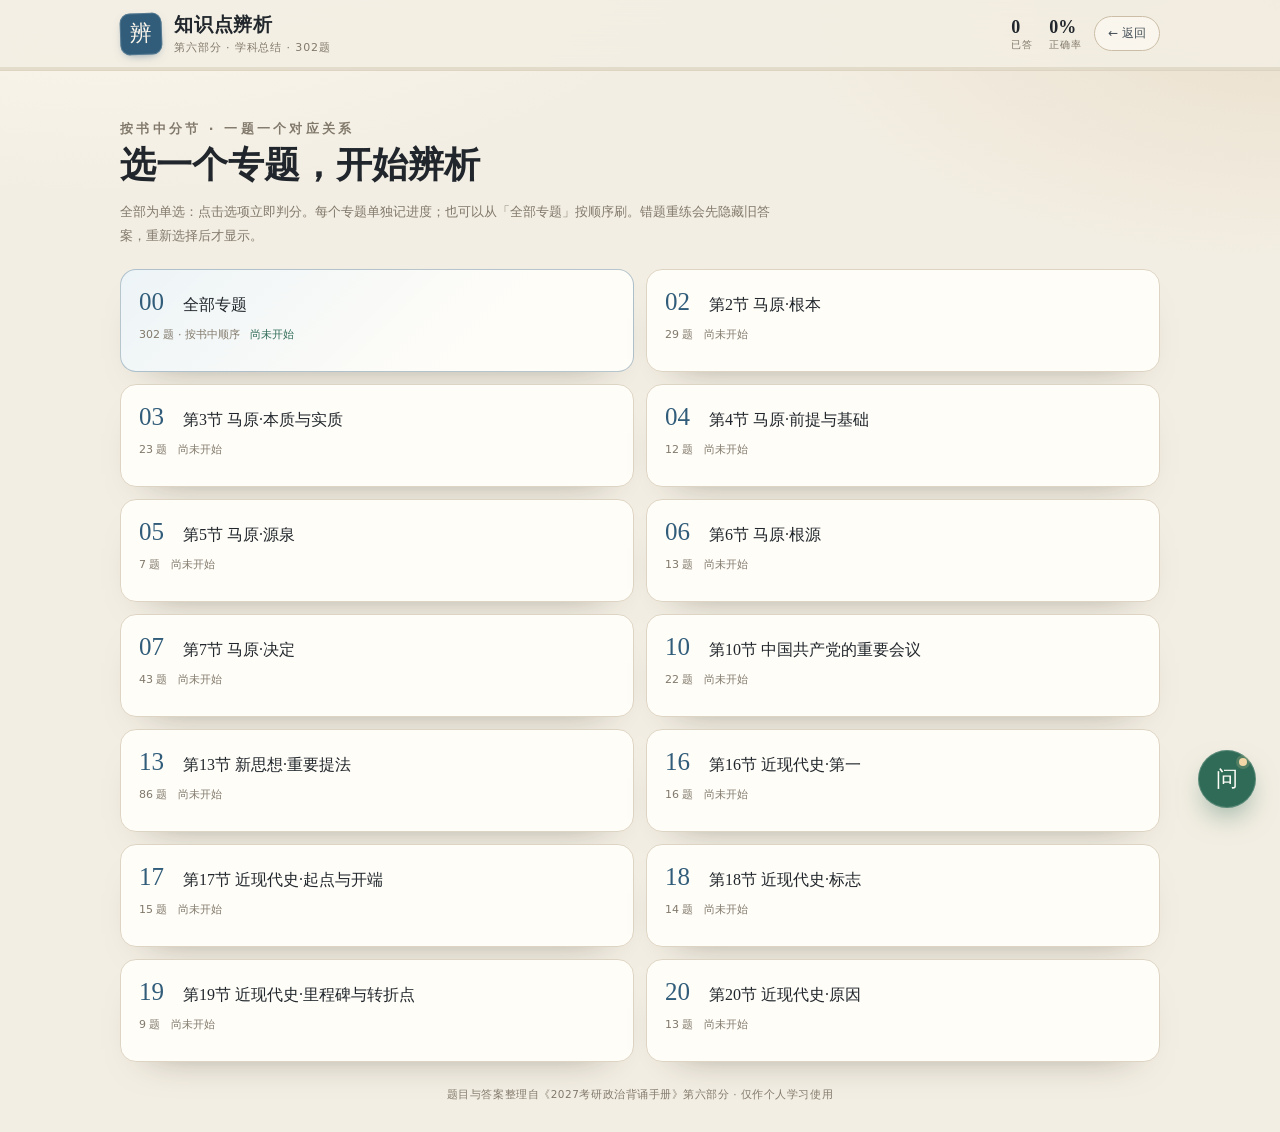
==== commit 18bd8d4d: "Scope reset to current section/page in bianxi.html" ====
--- a/bianxi.html
+++ b/bianxi.html
@@ -1,739 +1,789 @@
-<!DOCTYPE html>
-<html lang="zh-CN">
-<head>
-<meta charset="utf-8">
-<meta name="viewport" content="width=device-width, initial-scale=1, viewport-fit=cover">
-<meta name="color-scheme" content="light">
-<title>知识点辨析 · 2027考研政治</title>
-<link rel="icon" href="data:image/svg+xml,%3Csvg xmlns='http://www.w3.org/2000/svg' viewBox='0 0 64 64'%3E%3Crect width='64' height='64' rx='14' fill='%23315d7a'/%3E%3Ctext x='32' y='44' font-size='32' text-anchor='middle' fill='%23fff8ed' font-family='serif'%3E辨%3C/text%3E%3C/svg%3E">
-<style>
-  :root {
-    --paper: #f3eee3;
-    --card: #fffdf8;
-    --ink: #20262b;
-    --ink-soft: #465058;
-    --muted: #81796b;
-    --line: #ded4c3;
-    --line-strong: #cbbda6;
-    --accent: #b23a2f;
-    --accent-soft: #f6e2dc;
-    --jade: #2f6b56;
-    --jade-soft: #e3efe8;
-    --blue: #315d7a;
-    --blue-soft: #eaf1f6;
-    --serif: "Songti SC", "STSong", "Noto Serif CJK SC", "Source Han Serif SC", "SimSun", serif;
-    --sans: "PingFang SC", "Microsoft YaHei", "Noto Sans CJK SC", "Hiragino Sans GB", system-ui, sans-serif;
-    --shadow: 0 18px 40px -30px rgba(46,37,23,.55);
-  }
-  * { box-sizing: border-box; }
-  html { scroll-behavior: smooth; }
-  body {
-    margin: 0;
-    min-height: 100vh;
-    color: var(--ink);
-    font-family: var(--sans);
-    background:
-      radial-gradient(1100px 520px at 8% -10%, #fffaf0 0%, rgba(255,250,240,0) 60%),
-      radial-gradient(900px 480px at 100% 0%, #eadfcc 0%, rgba(234,223,204,0) 55%),
-      var(--paper);
-    -webkit-font-smoothing: antialiased;
-  }
-  body::before {
-    content: "";
-    position: fixed;
-    inset: 0;
-    pointer-events: none;
-    z-index: 0;
-    opacity: .45;
-    background-image: radial-gradient(rgba(74,60,39,.06) .55px, transparent .55px);
-    background-size: 4px 4px;
-  }
-  button, a { font: inherit; color: inherit; }
-  button:focus-visible, a:focus-visible { outline: 3px solid rgba(49,93,122,.4); outline-offset: 2px; }
-  .wrap { width: min(1040px, calc(100% - 40px)); margin-inline: auto; position: relative; z-index: 1; }
-
-  .topbar {
-    position: sticky; top: 0; z-index: 40;
-    background: rgba(243,238,227,.88);
-    backdrop-filter: blur(14px) saturate(1.2);
-    -webkit-backdrop-filter: blur(14px) saturate(1.2);
-    border-bottom: 1px solid rgba(203,189,166,.55);
-  }
-  .topbar-inner { display: flex; align-items: center; gap: 12px; padding-block: 12px; }
-  .seal {
-    width: 42px; height: 42px; flex: 0 0 auto;
-    display: grid; place-items: center;
-    border-radius: 10px;
-    background: var(--blue);
-    color: #fff8ed;
-    font-family: var(--serif);
-    font-size: 22px;
-    text-decoration: none;
-    box-shadow: inset 0 0 0 1px rgba(255,255,255,.18), 0 4px 12px -6px rgba(49,93,122,.8);
-    transform: rotate(-2deg);
-  }
-  .brand h1 { margin: 0; font-family: var(--serif); font-size: 19px; letter-spacing: .04em; }
-  .brand p { margin: 2px 0 0; font-size: 11px; color: var(--muted); letter-spacing: .08em; }
-  .top-stats { display: flex; gap: 16px; margin-left: auto; }
-  .stat { display: flex; flex-direction: column; line-height: 1; }
-  .stat b { font-family: var(--serif); font-size: 18px; font-variant-numeric: tabular-nums; }
-  .stat small { margin-top: 4px; color: var(--muted); font-size: 10px; letter-spacing: .1em; }
-  .top-actions { display: flex; gap: 8px; }
-  .ghost-btn {
-    border: 1px solid var(--line-strong);
-    background: rgba(255,253,248,.56);
-    border-radius: 999px;
-    padding: 8px 13px;
-    font-size: 12px;
-    color: var(--ink-soft);
-    cursor: pointer;
-    text-decoration: none;
-    white-space: nowrap;
-  }
-  .ghost-btn:hover { background: var(--card); color: var(--ink); }
-  .progress-track { height: 3px; background: rgba(203,189,166,.4); overflow: hidden; }
-  .progress-fill { height: 100%; width: 0; background: linear-gradient(90deg, var(--blue), #5b8aa6); transition: width .35s ease; }
-
-  /* topic landing */
-  .hero { padding: 36px 0 22px; }
-  .eyebrow { margin: 0 0 10px; color: var(--blue); font-size: 11px; font-weight: 700; letter-spacing: .26em; }
-  .hero h2 { margin: 0; font-family: var(--serif); font-size: clamp(25px, 3.5vw, 36px); }
-  .hero p { margin: 10px 0 0; max-width: 660px; color: var(--muted); font-size: 12.5px; line-height: 1.9; }
-
-  .topic-grid { display: grid; grid-template-columns: repeat(2, minmax(0,1fr)); gap: 12px; padding-bottom: 12px; }
-  .topic-card {
-    display: flex; flex-direction: column; gap: 10px;
-    padding: 18px 18px 15px;
-    border: 1px solid var(--line);
-    border-radius: 16px;
-    background: var(--card);
-    box-shadow: var(--shadow);
-    cursor: pointer;
-    text-align: left;
-    transition: transform .18s ease, border-color .18s ease;
-  }
-  .topic-card:hover { transform: translateY(-2px); border-color: var(--line-strong); }
-  .topic-card.all { background: linear-gradient(135deg, #edf4f7, #fffdf8 70%); border-color: rgba(49,93,122,.35); }
-  .topic-head { display: flex; align-items: baseline; gap: 8px; }
-  .topic-num { font-family: var(--serif); font-size: 25px; color: var(--blue); font-variant-numeric: tabular-nums; min-width: 36px; }
-  .topic-name { font-family: var(--serif); font-size: 16px; line-height: 1.5; }
-  .topic-meta { display: flex; align-items: center; justify-content: space-between; gap: 10px; color: var(--muted); font-size: 11px; }
-  .topic-bar { height: 4px; background: rgba(203,189,166,.35); border-radius: 999px; overflow: hidden; }
-  .topic-bar > i { display: block; height: 100%; width: 0; background: var(--blue); border-radius: inherit; }
-  .topic-state { font-size: 10.5px; color: var(--jade); }
-  .topic-state.pending { color: var(--muted); }
-
-  /* quiz */
-  #quiz-view { display: none; }
-  .quiz-head {
-    display: flex; align-items: center; gap: 12px;
-    padding: 20px 0 7px;
-  }
-  .back-btn {
-    border: 1px solid var(--line-strong);
-    background: var(--card);
-    border-radius: 999px;
-    padding: 8px 13px;
-    font-size: 12px;
-    color: var(--ink-soft);
-    cursor: pointer;
-    white-space: nowrap;
-  }
-  .quiz-title { min-width: 0; }
-  .quiz-title h2 { margin: 0; font-family: var(--serif); font-size: 22px; white-space: nowrap; overflow: hidden; text-overflow: ellipsis; }
-  .quiz-title p { margin: 3px 0 0; font-size: 11px; color: var(--muted); }
-  .quiz-actions { display: flex; gap: 7px; margin-left: auto; }
-  .quiz-actions .ghost-btn { padding: 7px 11px; font-size: 11.5px; }
-
-  .retry-note {
-    margin: 8px 0 0;
-    padding: 9px 13px;
-    border: 1px dashed rgba(49,93,122,.5);
-    border-radius: 10px;
-    background: var(--blue-soft);
-    color: #2b536d;
-    font-size: 11.5px;
-    line-height: 1.7;
-  }
-  .quiz-meta { display: flex; align-items: center; justify-content: space-between; gap: 12px; padding: 8px 2px 10px; color: var(--muted); font-size: 11.5px; }
-  .quiz-meta strong { color: var(--ink); font-weight: 600; }
-  .quiz-meta .dot { margin: 0 7px; opacity: .5; }
-
-  .quiz { display: flex; flex-direction: column; gap: 12px; }
-  .q-card {
-    background: linear-gradient(180deg, #fffefb 0%, var(--card) 100%);
-    border: 1px solid var(--line);
-    border-radius: 16px;
-    padding: 19px 21px 17px;
-    box-shadow: var(--shadow);
-    position: relative;
-  }
-  .q-card::before {
-    content: ""; position: absolute; left: -1px; top: 17px; bottom: 17px; width: 3px; border-radius: 0 3px 3px 0;
-    background: var(--blue); opacity: .4;
-  }
-  .q-card.ok::before { background: var(--jade); opacity: .8; }
-  .q-card.bad::before { background: var(--accent); opacity: .9; }
-  .q-head { display: flex; align-items: center; gap: 9px; margin-bottom: 9px; }
-  .q-index { font-family: var(--serif); font-size: 21px; font-weight: 700; min-width: 33px; font-variant-numeric: tabular-nums; }
-  .topic-pill { padding: 3px 8px; border-radius: 999px; background: var(--blue-soft); color: var(--blue); font-size: 10px; white-space: nowrap; max-width: 70%; overflow: hidden; text-overflow: ellipsis; }
-  .q-status { margin-left: auto; width: 23px; height: 23px; border-radius: 50%; display: grid; place-items: center; font-weight: 700; font-size: 13px; background: #f2ece0; color: var(--muted); }
-  .q-card.ok .q-status { background: var(--jade-soft); color: var(--jade); }
-  .q-card.bad .q-status { background: var(--accent-soft); color: var(--accent); }
-  .q-stem { margin: 0 0 12px; font-family: var(--serif); font-size: 16px; line-height: 1.9; text-align: justify; }
-  .options { display: flex; flex-direction: column; gap: 8px; }
-  .option {
-    display: flex; align-items: flex-start; gap: 10px;
-    width: 100%; padding: 10px 12px;
-    border: 1px solid var(--line); border-radius: 11px;
-    background: rgba(255,254,251,.75);
-    text-align: left; font-size: 14.3px; line-height: 1.65;
-    cursor: pointer; transition: border-color .15s, background .15s, transform .15s;
-  }
-  .option:hover:not(.locked) { border-color: var(--line-strong); background: #fffefb; transform: translateY(-1px); }
-  .option.locked { cursor: default; }
-  .letter { flex: 0 0 auto; width: 26px; height: 26px; display: grid; place-items: center; border: 1px solid var(--line-strong); border-radius: 7px; background: #f7f1e5; font-size: 12px; font-weight: 700; color: var(--ink-soft); }
-  .option .txt { flex: 1; padding-top: 2px; }
-  .option .mark { flex: 0 0 auto; width: 16px; text-align: center; padding-top: 3px; font-weight: 700; font-size: 13px; }
-  .option.correct { border-color: rgba(47,107,86,.6); background: var(--jade-soft); }
-  .option.correct .letter { background: var(--jade); border-color: var(--jade); color: #fff; }
-  .option.correct .mark { color: var(--jade); }
-  .option.wrong { border-color: rgba(178,58,47,.55); background: var(--accent-soft); }
-  .option.wrong .letter { background: var(--accent); border-color: var(--accent); color: #fff; }
-  .option.wrong .mark { color: var(--accent); }
-  .answer-strip { display: flex; align-items: center; justify-content: space-between; gap: 10px; flex-wrap: wrap; margin-top: 11px; padding: 8px 11px; border-radius: 9px; font-size: 12px; }
-  .answer-strip.ok { background: var(--jade-soft); color: #275746; }
-  .answer-strip.bad { background: var(--accent-soft); color: #7e2a21; }
-  .answer-strip b { letter-spacing: .15em; margin-left: 3px; }
-
-  .pager {
-    position: sticky; bottom: max(12px, env(safe-area-inset-bottom)); z-index: 30;
-    display: flex; align-items: center; justify-content: space-between; gap: 10px;
-    margin: 18px 0 6px; padding: 7px;
-    background: rgba(255,253,248,.88);
-    border: 1px solid var(--line); border-radius: 999px;
-    box-shadow: 0 18px 40px -26px rgba(46,37,23,.65);
-    backdrop-filter: blur(12px); -webkit-backdrop-filter: blur(12px);
-  }
-  .pager button { border: 0; background: transparent; border-radius: 999px; padding: 8px 14px; font-size: 12.5px; color: var(--ink-soft); cursor: pointer; white-space: nowrap; }
-  .pager button:hover:not(:disabled) { background: #f0e9dc; color: var(--ink); }
-  .pager button:disabled { opacity: .3; cursor: not-allowed; }
-  #pager-label { font-size: 11.5px; color: var(--muted); font-variant-numeric: tabular-nums; }
-  #pager-label b { color: var(--ink); font-size: 13px; }
-  .empty { background: var(--card); border: 1px dashed var(--line-strong); border-radius: 16px; padding: 46px 20px; text-align: center; color: var(--muted); }
-  .empty .big { font-family: var(--serif); font-size: 20px; color: var(--ink); margin-bottom: 6px; }
-  footer { padding: 14px 0 30px; text-align: center; color: var(--muted); font-size: 10.5px; letter-spacing: .05em; }
-
-  dialog { width: min(560px, calc(100vw - 32px)); max-height: calc(100dvh - 24px); overflow: auto; border: 1px solid var(--line); border-radius: 18px; padding: 0; background: var(--card); color: var(--ink); box-shadow: 0 40px 80px -40px rgba(32,38,43,.55); }
-  dialog::backdrop { background: rgba(32,38,43,.34); backdrop-filter: blur(4px); -webkit-backdrop-filter: blur(4px); }
-  .sheet-head { display: flex; align-items: center; justify-content: space-between; padding: 18px 20px 4px; }
-  .sheet-head h3 { margin: 0; font-family: var(--serif); font-size: 19px; }
-  .icon-btn { width: 30px; height: 30px; border: 1px solid var(--line); border-radius: 50%; background: transparent; color: var(--muted); font-size: 17px; cursor: pointer; }
-  .sheet-sub { margin: 4px 20px 14px; color: var(--muted); font-size: 11.5px; line-height: 1.7; }
-  .page-grid { display: grid; grid-template-columns: repeat(5,1fr); gap: 7px; padding: 0 20px 18px; }
-  .page-btn { display: flex; flex-direction: column; align-items: center; gap: 2px; padding: 9px 3px 7px; border: 1px solid var(--line); border-radius: 10px; background: #fffefb; cursor: pointer; }
-  .page-btn:hover { border-color: var(--ink-soft); }
-  .page-btn .pnum { font-family: var(--serif); font-size: 16px; font-weight: 700; }
-  .page-btn .pstat { font-size: 9px; color: var(--muted); }
-  .page-btn.current { background: var(--ink); border-color: var(--ink); color: #fffdf8; }
-  .page-btn.current .pstat { color: rgba(255,253,248,.66); }
-  .page-btn.done:not(.current) { background: var(--jade-soft); border-color: rgba(47,107,86,.3); }
-  .page-btn.has-wrong:not(.current) { background: #fbf0ec; border-color: rgba(178,58,47,.25); }
-  .confirm-body { padding: 8px 20px 20px; }
-  .confirm-body p { margin: 0 0 14px; color: var(--ink-soft); font-size: 12.5px; line-height: 1.8; }
-  .confirm-actions { display: flex; justify-content: flex-end; gap: 8px; }
-  .btn-danger { border: 0; border-radius: 999px; padding: 8px 16px; background: var(--accent); color: #fff8f3; font-size: 12px; cursor: pointer; }
-  .btn-cancel { border: 1px solid var(--line-strong); border-radius: 999px; padding: 8px 16px; background: transparent; color: var(--ink-soft); font-size: 12px; cursor: pointer; }
-  .toast { position: fixed; left: 50%; bottom: 86px; z-index: 80; transform: translate(-50%, 8px); max-width: calc(100vw - 40px); padding: 9px 15px; border-radius: 999px; background: rgba(32,38,43,.94); color: #fffdf8; font-size: 12px; text-align: center; opacity: 0; pointer-events: none; transition: opacity .2s, transform .2s; }
-  .toast.show { opacity: 1; transform: translate(-50%,0); }
-  .toast.ok { background: rgba(47,107,86,.96); }
-  .toast.bad { background: rgba(143,43,34,.96); }
-
-  @media (max-width: 760px) {
-    .wrap { width: calc(100% - 24px); }
-    .topbar-inner { gap: 8px; }
-    .seal { width: 36px; height: 36px; font-size: 19px; }
-    .brand h1 { font-size: 16px; }
-    .brand p { display: none; }
-    .top-stats .stat:nth-child(2) { display: none; }
-    .top-stats { gap: 10px; }
-    .stat b { font-size: 16px; }
-    .top-actions .ghost-btn { padding: 7px 10px; font-size: 11px; }
-    .hero { padding: 26px 0 16px; }
-    .hero h2 { font-size: 25px; }
-    .topic-grid { grid-template-columns: 1fr; }
-    .topic-card { padding: 15px 15px 13px; }
-    .quiz-head { flex-wrap: wrap; padding-top: 14px; }
-    .quiz-title h2 { font-size: 19px; }
-    .quiz-actions { margin-left: 0; width: 100%; }
-    .quiz-actions .ghost-btn { flex: 1; text-align: center; }
-    .q-card { padding: 16px 14px 14px; border-radius: 14px; }
-    .q-stem { font-size: 15.2px; }
-    .option { font-size: 13.8px; padding: 9px 10px; }
-    .letter { width: 24px; height: 24px; }
-    .page-grid { grid-template-columns: repeat(4,1fr); padding-inline: 16px; }
-    .pager { bottom: max(8px, env(safe-area-inset-bottom)); }
-  }
-  @media (prefers-reduced-motion: reduce) {
-    html { scroll-behavior: auto; }
-    *, *::before, *::after { transition-duration: .001ms !important; animation-duration: .001ms !important; }
-  }
-</style>
-</head>
-<body>
-<div id="topic-view">
-  <header class="topbar">
-    <div class="wrap topbar-inner">
-      <a class="seal" href="index.html" aria-label="返回刷题台">辨</a>
-      <div class="brand">
-        <h1>知识点辨析</h1>
-        <p>第六部分 · 学科总结 · 302题</p>
-      </div>
-      <div class="top-stats">
-        <div class="stat"><b id="overall-answered">0</b><small>已答</small></div>
-        <div class="stat"><b id="overall-accuracy">0%</b><small>正确率</small></div>
-      </div>
-      <div class="top-actions">
-        <a class="ghost-btn" href="index.html">← 返回</a>
-      </div>
-    </div>
-    <div class="progress-track"><div class="progress-fill" id="overall-bar"></div></div>
-  </header>
-
-  <main class="wrap">
-    <section class="hero">
-      <p class="eyebrow">按书中分节 · 一题一个对应关系</p>
-      <h2>选一个专题，开始辨析</h2>
-      <p>全部为单选：点击选项立即判分。每个专题单独记进度；也可以从「全部专题」按顺序刷。错题重练会先隐藏旧答案，重新选择后才显示。</p>
-    </section>
-    <div id="topic-grid" class="topic-grid"></div>
-    <footer>题目与答案整理自《2027考研政治背诵手册》第六部分 · 仅作个人学习使用</footer>
-  </main>
-</div>
-
-<div id="quiz-view">
-  <header class="topbar">
-    <div class="wrap topbar-inner">
-      <a class="seal" href="index.html" aria-label="返回刷题台">辨</a>
-      <div class="brand">
-        <h1 id="quiz-brand">知识点辨析</h1>
-        <p id="quiz-brand-sub">单选 · 点击即判</p>
-      </div>
-      <div class="top-stats">
-        <div class="stat"><b id="quiz-answered">0</b><small>已答</small></div>
-        <div class="stat"><b id="quiz-accuracy">0%</b><small>正确率</small></div>
-      </div>
-      <div class="top-actions">
-        <a class="ghost-btn" href="index.html">← 返回</a>
-      </div>
-    </div>
-    <div class="progress-track"><div class="progress-fill" id="quiz-bar"></div></div>
-  </header>
-
-  <main class="wrap">
-    <div class="quiz-head">
-      <button class="back-btn" id="btn-back" type="button">← 专题</button>
-      <div class="quiz-title">
-        <h2 id="scope-title">全部专题</h2>
-        <p id="scope-sub">302 题 · 单选</p>
-      </div>
-      <div class="quiz-actions">
-        <button class="ghost-btn" id="btn-retry" type="button">错题重练</button>
-        <button class="ghost-btn" id="btn-directory" type="button">目录</button>
-        <button class="ghost-btn" id="btn-reset" type="button">重置</button>
-      </div>
-    </div>
-    <div id="retry-note" class="retry-note" hidden>错题重练：之前的选择和答案已隐藏，重新选择后才会显示。答对后退出重练即可移出错题本。</div>
-    <div class="quiz-meta">
-      <div><strong id="page-title">第 1 页</strong><span class="dot">·</span><span id="page-sub">10 题</span></div>
-      <div id="page-progress">本页已答 0 / 10</div>
-    </div>
-    <section id="quiz" class="quiz"></section>
-    <section id="empty" class="empty" hidden>
-      <div class="big">这个范围还没有错题</div>
-      <p>先去「全部专题」或对应专题做几题，答错的题会自动收进这里。</p>
-    </section>
-    <nav class="pager" aria-label="翻页">
-      <button id="prev" type="button">← 上一页</button>
-      <span id="pager-label"><b>1</b> / 1</span>
-      <button id="next" type="button">下一页 →</button>
-    </nav>
-    <footer>题目与答案整理自《2027考研政治背诵手册》第六部分 · 仅作个人学习使用</footer>
-  </main>
-</div>
-
-<dialog id="directory-dialog">
-  <div class="sheet-head">
-    <h3>选择页面</h3>
-    <button class="icon-btn" type="button" data-close="directory-dialog" aria-label="关闭">×</button>
-  </div>
-  <p class="sheet-sub" id="directory-sub">每页 10 题，点击页码跳转。</p>
-  <div class="page-grid" id="page-grid"></div>
-</dialog>
-
-<dialog id="reset-dialog">
-  <div class="sheet-head">
-    <h3>重置知识点辨析？</h3>
-    <button class="icon-btn" type="button" data-close="reset-dialog" aria-label="关闭">×</button>
-  </div>
-  <div class="confirm-body">
-    <p>这会清空本模块全部专题的作答记录和错题，不影响「时政190题」的进度。此操作不可撤销。</p>
-    <div class="confirm-actions">
-      <button class="btn-cancel" type="button" data-close="reset-dialog">取消</button>
-      <button class="btn-danger" id="confirm-reset" type="button">确认重置</button>
-    </div>
-  </div>
-</dialog>
-
-<div id="toast" class="toast" role="status" aria-live="polite"></div>
-
-<script>
-const TOPICS = [{"id":"t2","num":2,"title":"第2节 马原·根本","short":"根本","count":29},{"id":"t3","num":3,"title":"第3节 马原·本质与实质","short":"本质与实质","count":23},{"id":"t4","num":4,"title":"第4节 马原·前提与基础","short":"前提与基础","count":12},{"id":"t5","num":5,"title":"第5节 马原·源泉","short":"源泉","count":7},{"id":"t6","num":6,"title":"第6节 马原·根源","short":"根源","count":13},{"id":"t7","num":7,"title":"第7节 马原·决定","short":"决定","count":43},{"id":"t10","num":10,"title":"第10节 中国共产党的重要会议","short":"重要会议","count":22},{"id":"t13","num":13,"title":"第13节 新思想·重要提法","short":"重要提法","count":86},{"id":"t16","num":16,"title":"第16节 近现代史·第一","short":"第一","count":16},{"id":"t17","num":17,"title":"第17节 近现代史·起点与开端","short":"起点与开端","count":15},{"id":"t18","num":18,"title":"第18节 近现代史·标志","short":"标志","count":14},{"id":"t19","num":19,"title":"第19节 近现代史·里程碑与转折点","short":"里程碑与转折点","count":9},{"id":"t20","num":20,"title":"第20节 近现代史·原因","short":"原因","count":13}];
-const QUESTIONS = [{"id":"t2-001","topic":"t2","q":"物质的根本属性是","options":{"A":"可知性","B":"运动","C":"客观实在性","D":"社会历史性"},"answer":"B"},{"id":"t2-002","topic":"t2","q":"实践是正确发挥人的主观能动性的","options":{"A":"根本方法","B":"根本目的","C":"根本途径","D":"根本动力"},"answer":"C"},{"id":"t2-003","topic":"t2","q":"事物发展的根本规律是","options":{"A":"联系和发展的规律","B":"质量互变规律","C":"否定之否定规律","D":"对立统一规律"},"answer":"D"},{"id":"t2-004","topic":"t2","q":"认识世界和改造世界的根本方法是","options":{"A":"唯物辩证法","B":"矛盾分析方法","C":"群众路线","D":"实事求是"},"answer":"A"},{"id":"t2-005","topic":"t2","q":"认识世界的根本目的在于","options":{"A":"追求剩余价值","B":"改造世界","C":"满足全体社会成员的需要","D":"认识世界"},"answer":"B"},{"id":"t2-006","topic":"t2","q":"认识事物的根本方法是","options":{"A":"历史分析方法","B":"归纳演绎方法","C":"矛盾分析方法","D":"阶级分析方法"},"answer":"C"},{"id":"t2-007","topic":"t2","q":"实践的主体和客体相互作用的关系中最根本的关系是","options":{"A":"生产关系","B":"价值关系","C":"认识关系","D":"实践关系"},"answer":"D"},{"id":"t2-008","topic":"t2","q":"人类认识和实践活动中的基本矛盾，也是认识世界和改造世界的根本动力是","options":{"A":"主观和客观的矛盾","B":"生产力","C":"阶级斗争","D":"社会基本矛盾"},"answer":"A"},{"id":"t2-009","topic":"t2","q":"人类认识世界和改造世界的根本目标是","options":{"A":"改造世界","B":"认识必然和争取自由","C":"实现共产主义","D":"认识世界"},"answer":"B"},{"id":"t2-010","topic":"t2","q":"马克思主义认识论的根本要求是","options":{"A":"在实践中检验真理","B":"实事求是","C":"一切从实际出发","D":"理论联系实际"},"answer":"C"},{"id":"t2-011","topic":"t2","q":"唯物史观与唯心史观的根本分野是","options":{"A":"主张辩证法，还是形而上学","B":"主张可知论，还是不可知论","C":"主张物质决定意识，还是意识决定物质","D":"主张社会存在决定社会意识，还是社会意识决定社会存在"},"answer":"D"},{"id":"t2-012","topic":"t2","q":"人的发展中最根本的是","options":{"A":"人的自由程度的提高","B":"人的全面发展","C":"人的素质提高","D":"人的社会关系丰富"},"answer":"A"},{"id":"t2-013","topic":"t2","q":"从根本上规定社会形态更替客观必然性的是","options":{"A":"人口因素","B":"生产力与生产关系矛盾运动的规律性","C":"地理环境","D":"英雄人物的意志"},"answer":"B"},{"id":"t2-014","topic":"t2","q":"历史发展的根本动力是","options":{"A":"生产力","B":"革命","C":"社会基本矛盾","D":"阶级斗争"},"answer":"C"},{"id":"t2-015","topic":"t2","q":"社会进步的根本内容，也是衡量社会进步的根本尺度是","options":{"A":"社会形态","B":"上层建筑","C":"生产关系","D":"生产力"},"answer":"D"},{"id":"t2-016","topic":"t2","q":"革命爆发的根本原因是","options":{"A":"生产力的发展和旧的生产关系、经济基础的发展和旧的上层建筑之间的矛盾冲突","B":"人口增长","C":"个别领袖的失误","D":"地理环境"},"answer":"A"},{"id":"t2-017","topic":"t2","q":"我们党的生命线和根本工作路线是","options":{"A":"组织路线","B":"群众路线","C":"思想路线","D":"政治路线"},"answer":"B"},{"id":"t2-018","topic":"t2","q":"具体劳动能否还原为抽象劳动，在根本上取决于","options":{"A":"具体劳动和抽象劳动的矛盾","B":"使用价值和价值的矛盾","C":"私人劳动和社会劳动能否实现统一","D":"个别劳动时间和社会必要劳动时间的矛盾"},"answer":"C"},{"id":"t2-019","topic":"t2","q":"资本主义生产的根本目的是","options":{"A":"满足社会需要","B":"实现资本积累","C":"提高劳动生产率","D":"追求剩余价值"},"answer":"D"},{"id":"t2-020","topic":"t2","q":"资本主义经济危机爆发的根本原因是","options":{"A":"资本主义的基本矛盾","B":"货币危机","C":"生产过剩","D":"消费不足"},"answer":"A"},{"id":"t2-021","topic":"t2","q":"资本主义国家职能的根本内容是","options":{"A":"维护社会公共利益","B":"服务于资本主义制度和资产阶级利益","C":"管理社会经济","D":"提供公共服务"},"answer":"B"},{"id":"t2-022","topic":"t2","q":"从根本上说，资本主义国家的社会管理职能服务于","options":{"A":"社会公共服务职能","B":"经济管理职能","C":"其政治统治职能","D":"阶级调和职能"},"answer":"C"},{"id":"t2-023","topic":"t2","q":"经济全球化坚实的物质基础和根本推动力是","options":{"A":"资本输出","B":"国际贸易的发展","C":"跨国公司的扩张","D":"科学技术的进步和生产力的发展"},"answer":"D"},{"id":"t2-024","topic":"t2","q":"资本主义发生变化的根本推动力量是","options":{"A":"科学技术革命和生产力的发展","B":"资本主义制度的自我调整","C":"无产阶级斗争","D":"社会主义国家的影响"},"answer":"A"},{"id":"t2-025","topic":"t2","q":"二战后资本主义发生的变化从根本上说是","options":{"A":"社会主义制度影响的结果","B":"人类社会发展一般规律和资本主义经济规律作用的结果","C":"资产阶级主动让步的结果","D":"科技革命单独作用的结果"},"answer":"B"},{"id":"t2-026","topic":"t2","q":"无产阶级革命的根本问题是","options":{"A":"同盟军问题","B":"领导权问题","C":"国家政权问题","D":"武装斗争问题"},"answer":"C"},{"id":"t2-027","topic":"t2","q":"社会主义社会生产的根本目的是","options":{"A":"追求利润最大化","B":"发展生产力","C":"提高国际竞争力","D":"满足全体社会成员的需要"},"answer":"D"},{"id":"t2-028","topic":"t2","q":"在展望未来社会的问题上，马克思主义与空想社会主义的根本区别是","options":{"A":"是否坚持科学的立场观点方法","B":"是否批判资本主义","C":"是否设想未来社会","D":"是否主张消灭私有制"},"answer":"A"},{"id":"t2-029","topic":"t2","q":"马克思主义追求的根本价值目标，也是共产主义社会的根本特征，是","options":{"A":"物质财富极大丰富","B":"实现人的自由而全面的发展","C":"消灭阶级","D":"实现社会公平正义"},"answer":"B"},{"id":"t3-001","topic":"t3","q":"马克思主义的本质属性是","options":{"A":"获取垄断利润","B":"劳动力的价值或价格","C":"人民性","D":"一切社会关系的总和"},"answer":"C"},{"id":"t3-002","topic":"t3","q":"物质最本质的规定是","options":{"A":"一切社会关系的总和","B":"固定充当一般等价物的商品","C":"能够带来剩余价值的价值","D":"客观实在性"},"answer":"D"},{"id":"t3-003","topic":"t3","q":"辩证否定的实质是","options":{"A":"扬弃","B":"能够带来剩余价值的价值","C":"客观性","D":"生产者之间一定的社会关系"},"answer":"A"},{"id":"t3-004","topic":"t3","q":"意识的本质是","options":{"A":"人类社会发展一般规律和资本主义经济规律作用的结果","B":"人脑的机能和属性，是客观世界的主观映象","C":"资产阶级实行政治统治和社会管理的手段和方式","D":"生产实践基础上形成的物质体系"},"answer":"B"},{"id":"t3-005","topic":"t3","q":"实践的本质是","options":{"A":"主体在实践基础上对客体的能动反映","B":"人脑的机能和属性，是客观世界的主观映象","C":"人类能动地改造世界的社会性的物质活动","D":"人类社会发展一般规律和资本主义经济规律作用的结果"},"answer":"C"},{"id":"t3-006","topic":"t3","q":"认识的本质是","options":{"A":"资产阶级经济和政治的集中反映","B":"能够带来剩余价值的价值","C":"生产实践基础上形成的物质体系","D":"主体在实践基础上对客体的能动反映"},"answer":"D"},{"id":"t3-007","topic":"t3","q":"真理的本质属性是","options":{"A":"客观性","B":"固定充当一般等价物的商品","C":"一切社会关系的总和","D":"客观实在性"},"answer":"A"},{"id":"t3-008","topic":"t3","q":"哲学上价值的本质是","options":{"A":"人脑的机能和属性，是客观世界的主观映象","B":"主体和客体之间的一种特定关系","C":"生产者之间一定的社会关系","D":"垄断资本凭借垄断地位获取高额垄断利润"},"answer":"B"},{"id":"t3-009","topic":"t3","q":"人类社会的本质是","options":{"A":"主体和客体之间的一种特定关系","B":"主体在实践基础上对客体的能动反映","C":"生产实践基础上形成的物质体系","D":"固定充当一般等价物的商品"},"answer":"C"},{"id":"t3-010","topic":"t3","q":"人的本质是","options":{"A":"固定充当一般等价物的商品","B":"主体和客体之间的一种特定关系","C":"获取垄断利润","D":"一切社会关系的总和"},"answer":"D"},{"id":"t3-011","topic":"t3","q":"人的本质属性是","options":{"A":"社会属性","B":"一切社会关系的总和","C":"客观实在性","D":"能够带来剩余价值的价值"},"answer":"A"},{"id":"t3-012","topic":"t3","q":"资本主义工资的本质是","options":{"A":"生产者之间一定的社会关系","B":"劳动力的价值或价格","C":"生产实践基础上形成的物质体系","D":"主体和客体之间的一种特定关系"},"answer":"B"},{"id":"t3-013","topic":"t3","q":"政治经济学中价值的本质是","options":{"A":"资产阶级经济和政治的集中反映","B":"垄断资本凭借垄断地位获取高额垄断利润","C":"生产者之间一定的社会关系","D":"一切社会关系的总和"},"answer":"C"},{"id":"t3-014","topic":"t3","q":"货币的本质是","options":{"A":"资产阶级经济和政治的集中反映","B":"垄断资本凭借垄断地位获取高额垄断利润","C":"人类能动地改造世界的社会性的物质活动","D":"固定充当一般等价物的商品"},"answer":"D"},{"id":"t3-015","topic":"t3","q":"资本的本质是","options":{"A":"能够带来剩余价值的价值","B":"获取垄断利润","C":"资产阶级经济和政治的集中反映","D":"劳动力的价值或价格"},"answer":"A"},{"id":"t3-016","topic":"t3","q":"剩余价值的实质是","options":{"A":"垄断资本凭借垄断地位获取高额垄断利润","B":"雇佣工人所创造并被资本家无偿占有的超过劳动力价值的那部分价值","C":"人脑的机能和属性，是客观世界的主观映象","D":"生产实践基础上形成的物质体系"},"answer":"B"},{"id":"t3-017","topic":"t3","q":"资本积累的本质是","options":{"A":"主体和客体之间的一种特定关系","B":"人类社会发展一般规律和资本主义经济规律作用的结果","C":"资本家不断利用无偿占有的剩余价值扩大资本规模，进一步扩大和加强对工人的剥削和统治","D":"垄断资本凭借垄断地位获取高额垄断利润"},"answer":"C"},{"id":"t3-018","topic":"t3","q":"资本主义政治制度的本质是","options":{"A":"生产实践基础上形成的物质体系","B":"资产阶级国家力量同垄断组织力量结合在一起的垄断资本主义","C":"人脑的机能和属性，是客观世界的主观映象","D":"资产阶级实行政治统治和社会管理的手段和方式"},"answer":"D"},{"id":"t3-019","topic":"t3","q":"资本主义意识形态的本质是","options":{"A":"资产阶级经济和政治的集中反映","B":"生产者之间一定的社会关系","C":"一切社会关系的总和","D":"人脑的机能和属性，是客观世界的主观映象"},"answer":"A"},{"id":"t3-020","topic":"t3","q":"垄断资本的实质是","options":{"A":"客观性","B":"获取垄断利润","C":"扬弃","D":"生产者之间一定的社会关系"},"answer":"B"},{"id":"t3-021","topic":"t3","q":"垄断资本主义的实质是","options":{"A":"人类社会发展一般规律和资本主义经济规律作用的结果","B":"主体和客体之间的一种特定关系","C":"垄断资本凭借垄断地位获取高额垄断利润","D":"生产者之间一定的社会关系"},"answer":"C"},{"id":"t3-022","topic":"t3","q":"国家垄断资本主义的本质是","options":{"A":"资产阶级实行政治统治和社会管理的手段和方式","B":"雇佣工人所创造并被资本家无偿占有的超过劳动力价值的那部分价值","C":"主体和客体之间的一种特定关系","D":"资产阶级国家力量同垄断组织力量结合在一起的垄断资本主义"},"answer":"D"},{"id":"t3-023","topic":"t3","q":"二战后资本主义发生变化的实质是","options":{"A":"人类社会发展一般规律和资本主义经济规律作用的结果","B":"资产阶级国家力量同垄断组织力量结合在一起的垄断资本主义","C":"资产阶级经济和政治的集中反映","D":"垄断资本凭借垄断地位获取高额垄断利润"},"answer":"A"},{"id":"t4-001","topic":"t4","q":"解决其他一切哲学问题的前提和基础是","options":{"A":"同一性","B":"对哲学基本问题的回答","C":"内容","D":"尊重客观规律"},"answer":"B"},{"id":"t4-002","topic":"t4","q":"客观规律性与主观能动性统一的基础是","options":{"A":"物质生产实践","B":"物质生产活动及生产方式","C":"实践","D":"分析"},"answer":"C"},{"id":"t4-003","topic":"t4","q":"正确发挥主观能动性的前提是","options":{"A":"现实的人及其活动","B":"同一性","C":"真理","D":"尊重客观规律"},"answer":"D"},{"id":"t4-004","topic":"t4","q":"事物存在和发展的前提是","options":{"A":"同一性","B":"真理","C":"分析","D":"正确认识世界"},"answer":"A"},{"id":"t4-005","topic":"t4","q":"事物存在的基础是","options":{"A":"实践","B":"内容","C":"物质生产实践","D":"对哲学基本问题的回答"},"answer":"B"},{"id":"t4-006","topic":"t4","q":"综合的基础是","options":{"A":"对哲学基本问题的回答","B":"物质生产活动及生产方式","C":"分析","D":"现实的人及其活动"},"answer":"C"},{"id":"t4-007","topic":"t4","q":"人的认识产生和发展的基础、动力、目的，也是真理与价值统一的基础是","options":{"A":"同一性","B":"内容","C":"尊重客观规律","D":"实践"},"answer":"D"},{"id":"t4-008","topic":"t4","q":"全部社会生活的基础是","options":{"A":"物质生产实践","B":"对哲学基本问题的回答","C":"实践","D":"现实的人及其活动"},"answer":"A"},{"id":"t4-009","topic":"t4","q":"人类社会赖以存在和发展的基础，也是人类其他一切活动的首要前提是","options":{"A":"实践","B":"物质生产活动及生产方式","C":"对哲学基本问题的回答","D":"分析"},"answer":"B"},{"id":"t4-010","topic":"t4","q":"价值尺度必须以什么为前提","options":{"A":"物质生产活动及生产方式","B":"对哲学基本问题的回答","C":"真理","D":"尊重客观规律"},"answer":"C"},{"id":"t4-011","topic":"t4","q":"有效改造世界的必要前提是","options":{"A":"分析","B":"尊重客观规律","C":"物质生产实践","D":"正确认识世界"},"answer":"D"},{"id":"t4-012","topic":"t4","q":"社会历史存在和发展的前提是","options":{"A":"现实的人及其活动","B":"分析","C":"物质生产实践","D":"正确认识世界"},"answer":"A"},{"id":"t5-001","topic":"t5","q":"创造价值的唯一源泉是","options":{"A":"劳动力商品的使用价值","B":"抽象劳动","C":"资本积累","D":"具体劳动"},"answer":"B"},{"id":"t5-002","topic":"t5","q":"价值的源泉是","options":{"A":"剩余价值","B":"具体劳动","C":"劳动力商品的使用价值","D":"抽象劳动"},"answer":"C"},{"id":"t5-003","topic":"t5","q":"剩余价值的唯一源泉是","options":{"A":"从殖民地掠夺的巨额财富","B":"资本积累","C":"抽象劳动","D":"雇佣劳动者的剩余劳动"},"answer":"D"},{"id":"t5-004","topic":"t5","q":"资本主义条件下生产自动化，剩余价值的唯一源泉仍然是","options":{"A":"雇佣工人的剩余劳动","B":"劳动力商品的使用价值","C":"抽象劳动","D":"资本积累"},"answer":"A"},{"id":"t5-005","topic":"t5","q":"资本主义扩大再生产的源泉是","options":{"A":"剩余价值","B":"资本积累","C":"劳动力商品的使用价值","D":"抽象劳动"},"answer":"B"},{"id":"t5-006","topic":"t5","q":"资本积累的源泉是","options":{"A":"资本积累","B":"抽象劳动","C":"剩余价值","D":"从殖民地掠夺的巨额财富"},"answer":"C"},{"id":"t5-007","topic":"t5","q":"资本主义国家资本积累、发展和增长的重要源泉，也是维持垄断统治和经济实力的源泉是","options":{"A":"雇佣工人的剩余劳动","B":"剩余价值","C":"资本积累","D":"从殖民地掠夺的巨额财富"},"answer":"D"},{"id":"t6-001","topic":"t6","q":"真理的绝对性与相对性根源于","options":{"A":"人类认识世界能力的无限性与有限性、绝对性与相对性的矛盾","B":"资本主义生产方式的基本矛盾","C":"生产力和交往形式之间的矛盾","D":"社会发展的必然性与人们的历史选择性相统一的过程"},"answer":"A"},{"id":"t6-002","topic":"t6","q":"社会意识根源于","options":{"A":"社会基本矛盾的尖锐化","B":"社会存在","C":"社会基本矛盾","D":"生产力和交往形式之间的矛盾"},"answer":"B"},{"id":"t6-003","topic":"t6","q":"社会意识的根源总是深藏于","options":{"A":"社会基本矛盾","B":"生产力","C":"经济事实当中","D":"物质交往"},"answer":"C"},{"id":"t6-004","topic":"t6","q":"精神交往的基础和根源是","options":{"A":"资本主义生产方式的基本矛盾","B":"资本积累","C":"生产资料私有制","D":"物质交往"},"answer":"D"},{"id":"t6-005","topic":"t6","q":"社会形态更替的统一性与多样性根源于","options":{"A":"社会发展的必然性与人们的历史选择性相统一的过程","B":"私人劳动和社会劳动的矛盾","C":"人类认识世界能力的无限性与有限性、绝对性与相对性的矛盾","D":"资本主义生产方式的基本矛盾"},"answer":"A"},{"id":"t6-006","topic":"t6","q":"一切历史冲突都根源于","options":{"A":"阶级之间物质利益的根本对立","B":"生产力和交往形式之间的矛盾","C":"私人劳动和社会劳动的矛盾","D":"社会存在"},"answer":"B"},{"id":"t6-007","topic":"t6","q":"其他一切社会矛盾的根源是","options":{"A":"资本积累","B":"社会存在","C":"社会基本矛盾","D":"阶级之间物质利益的根本对立"},"answer":"C"},{"id":"t6-008","topic":"t6","q":"阶级斗争根源于","options":{"A":"人口因素","B":"地理环境","C":"社会分工","D":"阶级之间物质利益的根本对立"},"answer":"D"},{"id":"t6-009","topic":"t6","q":"革命根源于","options":{"A":"社会基本矛盾的尖锐化","B":"人口因素","C":"物质交往","D":"阶级利益的根本对立"},"answer":"A"},{"id":"t6-010","topic":"t6","q":"商品使用价值和价值的矛盾、具体劳动和抽象劳动的矛盾根源于","options":{"A":"物质交往","B":"私人劳动和社会劳动的矛盾","C":"生产资料私有制","D":"资本主义生产方式的基本矛盾"},"answer":"B"},{"id":"t6-011","topic":"t6","q":"资本主义社会失业现象产生的根源是","options":{"A":"生产资料私有制","B":"消费不足","C":"资本积累","D":"社会基本矛盾"},"answer":"C"},{"id":"t6-012","topic":"t6","q":"无产阶级反抗资产阶级斗争的根源在于","options":{"A":"人口因素","B":"地理环境","C":"生产力发展水平","D":"资本主义生产方式的基本矛盾"},"answer":"D"},{"id":"t6-013","topic":"t6","q":"造成资本主义罪恶的总根源是","options":{"A":"生产资料私有制","B":"社会基本矛盾的尖锐化","C":"社会基本矛盾","D":"物质交往"},"answer":"A"},{"id":"t7-001","topic":"t7","q":"决定意识的是","options":{"A":"人民群众","B":"物质","C":"社会分工","D":"主要矛盾"},"answer":"B"},{"id":"t7-002","topic":"t7","q":"决定事物不同性质的是","options":{"A":"实践的能动性","B":"劳动的二重性","C":"矛盾的特殊性","D":"生产资料私有制"},"answer":"C"},{"id":"t7-003","topic":"t7","q":"对事物发展起决定作用的矛盾是","options":{"A":"劳动的二重性","B":"生产力","C":"社会存在","D":"主要矛盾"},"answer":"D"},{"id":"t7-004","topic":"t7","q":"事物的性质是由什么决定的","options":{"A":"主要矛盾的主要方面","B":"真理的本性和实践的特点","C":"人类社会的发展规律","D":"生产资料所有制性质"},"answer":"A"},{"id":"t7-005","topic":"t7","q":"对形式具有决定作用的是","options":{"A":"主要矛盾","B":"内容","C":"价值","D":"实践"},"answer":"B"},{"id":"t7-006","topic":"t7","q":"本质决定","options":{"A":"革命","B":"价值","C":"现象","D":"生产力"},"answer":"C"},{"id":"t7-007","topic":"t7","q":"在认识活动中起决定性作用的是","options":{"A":"革命","B":"社会分工","C":"社会存在","D":"实践"},"answer":"D"},{"id":"t7-008","topic":"t7","q":"决定真理一元性的是","options":{"A":"真理的客观性","B":"劳动的二重性","C":"主要矛盾","D":"生产资料私有制"},"answer":"A"},{"id":"t7-009","topic":"t7","q":"实践能够作为检验真理的唯一标准，是由什么决定的","options":{"A":"生产资料所有制关系","B":"真理的本性和实践的特点","C":"社会基本矛盾运动的结果","D":"理论与实践必须相结合"},"answer":"B"},{"id":"t7-010","topic":"t7","q":"实践标准的确定性或绝对性，由什么决定","options":{"A":"人类社会的发展规律","B":"资本主义基本矛盾运动的阶段性","C":"实践标准的客观性和唯一性","D":"社会基本矛盾运动的结果"},"answer":"C"},{"id":"t7-011","topic":"t7","q":"决定价值相对性的是","options":{"A":"生产资料私有制","B":"人民群众","C":"实践的能动性","D":"价值的主体性"},"answer":"D"},{"id":"t7-012","topic":"t7","q":"决定价值社会历史性的是","options":{"A":"人类社会历史发展","B":"主要矛盾的主要方面","C":"生产资料所有制性质","D":"生产资料私有制"},"answer":"A"},{"id":"t7-013","topic":"t7","q":"认识世界和改造世界的统一，决定了","options":{"A":"生产资料所有制性质","B":"理论与实践必须相结合","C":"资本主义经济制度的本质","D":"在交往中建立的社会关系"},"answer":"B"},{"id":"t7-014","topic":"t7","q":"社会存在和发展的基础及决定力量是","options":{"A":"实践的能动性","B":"社会基本矛盾","C":"物质生产方式","D":"价值的主体性"},"answer":"C"},{"id":"t7-015","topic":"t7","q":"决定社会意识的是","options":{"A":"主要矛盾","B":"价值","C":"劳动的二重性","D":"社会存在"},"answer":"D"},{"id":"t7-016","topic":"t7","q":"决定社会意识反映社会存在能动性的是","options":{"A":"实践的能动性","B":"价值的主体性","C":"矛盾的特殊性","D":"真理的客观性"},"answer":"A"},{"id":"t7-017","topic":"t7","q":"决定生产关系的是","options":{"A":"主要矛盾","B":"生产力","C":"内容","D":"价值"},"answer":"B"},{"id":"t7-018","topic":"t7","q":"决定上层建筑的是","options":{"A":"生产力","B":"社会分工","C":"经济基础","D":"社会存在"},"answer":"C"},{"id":"t7-019","topic":"t7","q":"决定人的发展程度的是","options":{"A":"真理的本性和实践的特点","B":"主要矛盾的主要方面","C":"资本主义经济制度的本质","D":"在交往中建立的社会关系"},"answer":"D"},{"id":"t7-020","topic":"t7","q":"经济形态是社会形态的基础，具有决定性意义的是","options":{"A":"生产资料所有制关系","B":"产品的分配关系","C":"人们在生产中的地位","D":"生产力的发展水平"},"answer":"A"},{"id":"t7-021","topic":"t7","q":"社会形态更替归根结底是","options":{"A":"实践标准的客观性和唯一性","B":"社会基本矛盾运动的结果","C":"理论与实践必须相结合","D":"真理的本性和实践的特点"},"answer":"B"},{"id":"t7-022","topic":"t7","q":"社会形态变革的决定力量是","options":{"A":"劳动的二重性","B":"经济基础","C":"人民群众","D":"社会分工"},"answer":"C"},{"id":"t7-023","topic":"t7","q":"决定社会历史一般进程、推动社会向前发展的是","options":{"A":"劳动的二重性","B":"价值的主体性","C":"生产资料私有制","D":"社会基本矛盾"},"answer":"D"},{"id":"t7-024","topic":"t7","q":"实现社会形态更替的重要手段和决定性环节是","options":{"A":"革命","B":"人民群众","C":"实践","D":"主要矛盾"},"answer":"A"},{"id":"t7-025","topic":"t7","q":"在社会历史发展过程中起决定性作用的是","options":{"A":"经济基础","B":"人民群众","C":"资本的本性","D":"社会存在"},"answer":"B"},{"id":"t7-026","topic":"t7","q":"决定商品交换比例的是","options":{"A":"社会分工","B":"内容","C":"价值","D":"社会存在"},"answer":"C"},{"id":"t7-027","topic":"t7","q":"决定商品二因素的是","options":{"A":"人民群众","B":"资本的本性","C":"矛盾的特殊性","D":"劳动的二重性"},"answer":"D"},{"id":"t7-028","topic":"t7","q":"决定商品价值量的是","options":{"A":"社会必要劳动时间","B":"人类社会的发展规律","C":"资本主义的内在矛盾","D":"生产资料所有制关系"},"answer":"A"},{"id":"t7-029","topic":"t7","q":"商品生产者劳动的社会性质是由什么决定的","options":{"A":"劳动的二重性","B":"社会分工","C":"内容","D":"经济基础"},"answer":"B"},{"id":"t7-030","topic":"t7","q":"商品生产者劳动的私人性质是由什么决定的","options":{"A":"主要矛盾的主要方面","B":"真理的客观性","C":"生产资料私有制","D":"矛盾的特殊性"},"answer":"C"},{"id":"t7-031","topic":"t7","q":"决定商品经济各种内在矛盾及其发展趋势的是","options":{"A":"在交往中建立的社会关系","B":"社会基本矛盾运动的结果","C":"主要矛盾的主要方面","D":"私人劳动和社会劳动的矛盾"},"answer":"D"},{"id":"t7-032","topic":"t7","q":"决定生产关系性质的是","options":{"A":"生产资料所有制性质","B":"生产力的发展水平","C":"人们的消费方式","D":"产品的交换方式"},"answer":"A"},{"id":"t7-033","topic":"t7","q":"资本主义所有制决定的资本与雇佣劳动之间剥削与被剥削的关系，反映了","options":{"A":"人类社会的发展规律","B":"资本主义经济制度的本质","C":"生产资料所有制性质","D":"理论与实践必须相结合"},"answer":"B"},{"id":"t7-034","topic":"t7","q":"劳动力的价值是由什么决定的","options":{"A":"私人劳动和社会劳动的矛盾","B":"各个国家的生产力发展状况和社会发展阶段","C":"生产、发展、维持和延续劳动力所必需的生活必需品的价值","D":"资本主义基本矛盾运动的阶段性"},"answer":"C"},{"id":"t7-035","topic":"t7","q":"资本主义生产的直接目的和决定性动机是","options":{"A":"真理的本性和实践的特点","B":"社会基本矛盾运动的结果","C":"私人劳动和社会劳动的矛盾","D":"无休止地获取尽可能多的剩余价值"},"answer":"D"},{"id":"t7-036","topic":"t7","q":"资本的有机构成是","options":{"A":"由资本技术构成决定并反映技术构成变化的资本价值构成","B":"资本主义基本矛盾运动的阶段性","C":"无休止地获取尽可能多的剩余价值","D":"私人劳动和社会劳动的矛盾"},"answer":"A"},{"id":"t7-037","topic":"t7","q":"资本有机构成提高的一般趋势是由什么决定的","options":{"A":"主要矛盾","B":"资本的本性","C":"价值的主体性","D":"劳动的二重性"},"answer":"B"},{"id":"t7-038","topic":"t7","q":"资本主义经济危机周期性是由什么决定的","options":{"A":"无休止地获取尽可能多的剩余价值","B":"实践标准的客观性和唯一性","C":"资本主义基本矛盾运动的阶段性","D":"在交往中建立的社会关系"},"answer":"C"},{"id":"t7-039","topic":"t7","q":"垄断利润形成的关键在于","options":{"A":"资本主义经济制度的本质","B":"社会生产力发展水平的客观规律","C":"各个国家的生产力发展状况和社会发展阶段","D":"垄断组织在经济生活中起决定性作用"},"answer":"D"},{"id":"t7-040","topic":"t7","q":"资本主义必然被社会主义所代替，是由什么决定的","options":{"A":"资本主义的内在矛盾","B":"个别领袖人物的意志","C":"人口因素","D":"地理环境"},"answer":"A"},{"id":"t7-041","topic":"t7","q":"社会主义建设过程的长期性是由什么决定的","options":{"A":"资本主义经济制度的本质","B":"社会生产力发展水平的客观规律","C":"垄断组织在经济生活中起决定性作用","D":"私人劳动和社会劳动的矛盾"},"answer":"B"},{"id":"t7-042","topic":"t7","q":"社会主义发展道路具有不同特点，是由什么决定的","options":{"A":"垄断组织在经济生活中起决定性作用","B":"无休止地获取尽可能多的剩余价值","C":"各个国家的生产力发展状况和社会发展阶段","D":"由资本技术构成决定并反映技术构成变化的资本价值构成"},"answer":"C"},{"id":"t7-043","topic":"t7","q":"共产主义一定能够实现，是由什么决定的","options":{"A":"地理环境的变化","B":"科学技术的进步","C":"个别英雄人物的意志","D":"人类社会的发展规律"},"answer":"D"},{"id":"t10-001","topic":"t10","q":"中共一大的主要贡献是","options":{"A":"成立中国共产党，通过党的第一个纲领和决议","B":"提出“建设有中国特色的社会主义”命题","C":"决定共产党员以个人身份加入国民党，建立联合战线","D":"毛泽东明确提出“马克思主义的中国化”命题"},"answer":"A"},{"id":"t10-002","topic":"t10","q":"中共二大的主要贡献是","options":{"A":"决定共产党员以个人身份加入国民党，建立联合战线","B":"第一次提出反帝反封建的民主革命纲领，制定第一部党章","C":"成立中国共产党，通过党的第一个纲领和决议","D":"提出“两个务必”，指出工作重心由乡村转移到城市"},"answer":"B"},{"id":"t10-003","topic":"t10","q":"中共三大的主要决定是","options":{"A":"把“三个代表”重要思想确定为党的指导思想","B":"毛泽东明确提出“马克思主义的中国化”命题","C":"决定共产党员以个人身份加入国民党，建立联合战线","D":"成立中国共产党，通过党的第一个纲领和决议"},"answer":"C"},{"id":"t10-004","topic":"t10","q":"中共四大的主要贡献是","options":{"A":"第一次提出反帝反封建的民主革命纲领，制定第一部党章","B":"对毛泽东思想作科学概括，写入党章，作为全党指导思想","C":"把科学发展观确定为党的指导思想，提出全面建成小康社会新要求","D":"明确提出无产阶级在民主革命中的领导权和工农联盟问题"},"answer":"D"},{"id":"t10-005","topic":"t10","q":"八七会议的主要决定是","options":{"A":"确定土地革命和武装起义的方针","B":"对毛泽东思想作科学概括，写入党章，作为全党指导思想","C":"提出“建设有中国特色的社会主义”命题","D":"提出“两个务必”，指出工作重心由乡村转移到城市"},"answer":"A"},{"id":"t10-006","topic":"t10","q":"中共六大的主要判断是","options":{"A":"正确分析社会主义改造完成后中国社会的主要矛盾和主要任务","B":"指出中国仍是半殖民地半封建社会，革命仍是资产阶级民主主义革命","C":"对毛泽东思想作科学概括，写入党章，作为全党指导思想","D":"事实上确立毛泽东在党中央和红军的领导地位，成为生死攸关的转折点"},"answer":"B"},{"id":"t10-007","topic":"t10","q":"遵义会议的主要意义是","options":{"A":"对毛泽东思想作科学概括，写入党章，作为全党指导思想","B":"指出中国仍是半殖民地半封建社会，革命仍是资产阶级民主主义革命","C":"事实上确立毛泽东在党中央和红军的领导地位，成为生死攸关的转折点","D":"明确提出无产阶级在民主革命中的领导权和工农联盟问题"},"answer":"C"},{"id":"t10-008","topic":"t10","q":"瓦窑堡会议的主要贡献是","options":{"A":"强调深入贯彻落实科学发展观，提出全面建设小康社会新要求","B":"成立中国共产党，通过党的第一个纲领和决议","C":"提出“两个务必”，指出工作重心由乡村转移到城市","D":"提出抗日条件下与民族资产阶级重建统一战线的新政策"},"answer":"D"},{"id":"t10-009","topic":"t10","q":"中共六届六中全会的主要贡献是","options":{"A":"毛泽东明确提出“马克思主义的中国化”命题","B":"决定共产党员以个人身份加入国民党，建立联合战线","C":"明确提出无产阶级在民主革命中的领导权和工农联盟问题","D":"成立中国共产党，通过党的第一个纲领和决议"},"answer":"A"},{"id":"t10-010","topic":"t10","q":"中共七大的主要贡献是","options":{"A":"把科学发展观确定为党的指导思想，提出全面建成小康社会新要求","B":"对毛泽东思想作科学概括，写入党章，作为全党指导思想","C":"提出抗日条件下与民族资产阶级重建统一战线的新政策","D":"强调深入贯彻落实科学发展观，提出全面建设小康社会新要求"},"answer":"B"},{"id":"t10-011","topic":"t10","q":"中共七届二中全会的主要贡献是","options":{"A":"决定共产党员以个人身份加入国民党，建立联合战线","B":"毛泽东明确提出“马克思主义的中国化”命题","C":"提出“两个务必”，指出工作重心由乡村转移到城市","D":"第一次提出反帝反封建的民主革命纲领，制定第一部党章"},"answer":"C"},{"id":"t10-012","topic":"t10","q":"中共八大的主要贡献是","options":{"A":"决定共产党员以个人身份加入国民党，建立联合战线","B":"明确提出无产阶级在民主革命中的领导权和工农联盟问题","C":"把科学发展观确定为党的指导思想，提出全面建成小康社会新要求","D":"正确分析社会主义改造完成后中国社会的主要矛盾和主要任务"},"answer":"D"},{"id":"t10-013","topic":"t10","q":"十一届三中全会的主要意义是","options":{"A":"结束“以阶级斗争为纲”，开启改革开放和社会主义现代化建设新时期","B":"事实上确立毛泽东在党中央和红军的领导地位，成为生死攸关的转折点","C":"正确分析社会主义改造完成后中国社会的主要矛盾和主要任务","D":"第一次提出反帝反封建的民主革命纲领，制定第一部党章"},"answer":"A"},{"id":"t10-014","topic":"t10","q":"中共十二大的主要贡献是","options":{"A":"成立中国共产党，通过党的第一个纲领和决议","B":"提出“建设有中国特色的社会主义”命题","C":"确立社会主义市场经济体制改革目标","D":"提出抗日条件下与民族资产阶级重建统一战线的新政策"},"answer":"B"},{"id":"t10-015","topic":"t10","q":"中共十三大的主要贡献是","options":{"A":"强调深入贯彻落实科学发展观，提出全面建设小康社会新要求","B":"对毛泽东思想作科学概括，写入党章，作为全党指导思想","C":"系统阐述社会主义初级阶段理论，概括党在社会主义初级阶段的基本路线","D":"明确提出无产阶级在民主革命中的领导权和工农联盟问题"},"answer":"C"},{"id":"t10-016","topic":"t10","q":"中共十四大的主要贡献是","options":{"A":"把“三个代表”重要思想确定为党的指导思想","B":"成立中国共产党，通过党的第一个纲领和决议","C":"提出抗日条件下与民族资产阶级重建统一战线的新政策","D":"确立社会主义市场经济体制改革目标"},"answer":"D"},{"id":"t10-017","topic":"t10","q":"中共十五大的主要贡献是","options":{"A":"正式提出“邓小平理论”并确定为党的指导思想","B":"第一次提出反帝反封建的民主革命纲领，制定第一部党章","C":"对毛泽东思想作科学概括，写入党章，作为全党指导思想","D":"把“三个代表”重要思想确定为党的指导思想"},"answer":"A"},{"id":"t10-018","topic":"t10","q":"中共十六大的主要贡献是","options":{"A":"正式提出“邓小平理论”并确定为党的指导思想","B":"把“三个代表”重要思想确定为党的指导思想","C":"对毛泽东思想作科学概括，写入党章，作为全党指导思想","D":"提出“建设有中国特色的社会主义”命题"},"answer":"B"},{"id":"t10-019","topic":"t10","q":"中共十七大的主要贡献是","options":{"A":"事实上确立毛泽东在党中央和红军的领导地位，成为生死攸关的转折点","B":"对毛泽东思想作科学概括，写入党章，作为全党指导思想","C":"强调深入贯彻落实科学发展观，提出全面建设小康社会新要求","D":"提出抗日条件下与民族资产阶级重建统一战线的新政策"},"answer":"C"},{"id":"t10-020","topic":"t10","q":"中共十八大的主要贡献是","options":{"A":"指出中国仍是半殖民地半封建社会，革命仍是资产阶级民主主义革命","B":"对毛泽东思想作科学概括，写入党章，作为全党指导思想","C":"强调深入贯彻落实科学发展观，提出全面建设小康社会新要求","D":"把科学发展观确定为党的指导思想，提出全面建成小康社会新要求"},"answer":"D"},{"id":"t10-021","topic":"t10","q":"中共十九大召开的时间和地点是","options":{"A":"2017年10月，北京","B":"2002年11月，北京","C":"2007年10月，北京","D":"2022年10月"},"answer":"A"},{"id":"t10-022","topic":"t10","q":"中共二十大召开的时间是","options":{"A":"2007年10月，北京","B":"2022年10月","C":"2017年10月，北京","D":"2002年11月，北京"},"answer":"B"},{"id":"t13-001","topic":"t13","q":"新时代我国发展新的历史方位，标志着","options":{"A":"自主创新、重点跨越、支撑发展、引领未来","B":"坚持为人民服务、为社会主义服务的根本方向","C":"中国特色社会主义事业进入新的发展阶段","D":"坚持亲诚惠容和与邻为善、以邻为伴"},"answer":"C"},{"id":"t13-002","topic":"t13","q":"如期全面建成小康社会，标志着","options":{"A":"服务民族复兴、促进人类进步","B":"正确认识历史方位和发展阶段","C":"我国进入了一个新发展阶段","D":"第一个百年奋斗目标胜利实现"},"answer":"D"},{"id":"t13-003","topic":"t13","q":"开启全面建设社会主义现代化国家新征程、向第二个百年奋斗目标进军，标志着","options":{"A":"我国进入了一个新发展阶段","B":"坚持以马克思主义为指导","C":"健全和完善社会保障体系","D":"中华民族创造的优秀传统文化"},"answer":"A"},{"id":"t13-004","topic":"t13","q":"中国式现代化区别于西方现代化的显著标志是","options":{"A":"坚持尽力而为、量力而行","B":"全体人民共同富裕的现代化","C":"坚持百花齐放、百家争鸣","D":"中华民族创造的优秀传统文化"},"answer":"B"},{"id":"t13-005","topic":"t13","q":"中国共产党的根本政治立场是","options":{"A":"制度建设","B":"改革创新","C":"人民立场","D":"党的领导"},"answer":"C"},{"id":"t13-006","topic":"t13","q":"国家经济现代化的重要标志是","options":{"A":"中国共产党领导","B":"勇于自我革命","C":"“六个必须坚持”","D":"现代化产业体系"},"answer":"D"},{"id":"t13-007","topic":"t13","q":"新时代我国民主政治领域具有重大创新意义的标志性成果是","options":{"A":"全过程人民民主","B":"党的领导制度","C":"“六个必须坚持”","D":"人民当家作主"},"answer":"A"},{"id":"t13-008","topic":"t13","q":"当代中国哲学社会科学区别于其他哲学社会科学的根本标志是","options":{"A":"健全和完善社会保障体系","B":"坚持以马克思主义为指导","C":"处理好政府和市场的关系","D":"内需为主导、内部可循环"},"answer":"B"},{"id":"t13-009","topic":"t13","q":"现代化国家的显著标志是","options":{"A":"创新","B":"共同富裕","C":"文明","D":"发展"},"answer":"C"},{"id":"t13-010","topic":"t13","q":"中国共产党区别于其他政党的显著标志，也是我们党最大的优势、最鲜明的品格的是","options":{"A":"党的领导制度","B":"坚持党的领导","C":"科技自立自强","D":"勇于自我革命"},"answer":"D"},{"id":"t13-011","topic":"t13","q":"我们坚定“四个自信”的理论支撑和根本依据是","options":{"A":"马克思主义揭示的社会主义必然代替资本主义的客观规律","B":"自主创新、重点跨越、支撑发展、引领未来","C":"把党内法规体系纳入中国特色社会主义法治体系","D":"着力解决好培养什么人、怎样培养人、为谁培养人的问题"},"answer":"A"},{"id":"t13-012","topic":"t13","q":"认识把握社会发展阶段性特征的重要依据是","options":{"A":"内需为主导、内部可循环","B":"社会主要矛盾状况及其变化","C":"健全和完善社会保障体系","D":"全体人民共同富裕的现代化"},"answer":"B"},{"id":"t13-013","topic":"t13","q":"我们党作出中国特色社会主义进入新时代重大判断的基本依据是","options":{"A":"内需为主导、内部可循环","B":"健全和完善社会保障体系","C":"我国社会主要矛盾的变化","D":"处理好政府和市场的关系"},"answer":"C"},{"id":"t13-014","topic":"t13","q":"我们党明确各个阶段中心任务、制定正确路线方针政策的根本依据是","options":{"A":"服务民族复兴、促进人类进步","B":"增进民生福祉、促进社会公平","C":"听党指挥、能打胜仗、作风优良","D":"正确认识历史方位和发展阶段"},"answer":"D"},{"id":"t13-015","topic":"t13","q":"我国国家各种制度和法律法规的总依据是","options":{"A":"宪法","B":"文明","C":"创新","D":"人民立场"},"answer":"A"},{"id":"t13-016","topic":"t13","q":"现代化建设的出发点和落脚点是","options":{"A":"健全和完善社会保障体系","B":"实现人民对美好生活的向往","C":"内需为主导、内部可循环","D":"增进民生福祉、促进社会公平"},"answer":"B"},{"id":"t13-017","topic":"t13","q":"发展的出发点和落脚点是","options":{"A":"中华民族创造的优秀传统文化","B":"听党指挥、能打胜仗、作风优良","C":"满足人民群众对美好生活的新期待","D":"坚持“和平统一、一国两制”基本方针"},"answer":"C"},{"id":"t13-018","topic":"t13","q":"社会主义改革开放的出发点和落脚点是","options":{"A":"坚持为人民服务、为社会主义服务的根本方向","B":"把党内法规体系纳入中国特色社会主义法治体系","C":"坚持求同存异，发扬“团结—批评—团结”的优良传统","D":"更好实现和维护人民利益、让老百姓过上好日子"},"answer":"D"},{"id":"t13-019","topic":"t13","q":"进一步全面深化改革的出发点和落脚点是","options":{"A":"促进社会公平正义、增进人民福祉","B":"听党指挥、能打胜仗、作风优良","C":"中华民族创造的优秀传统文化","D":"是不是真正做到了人民当家作主"},"answer":"A"},{"id":"t13-020","topic":"t13","q":"社会主义现代化的出发点和落脚点是","options":{"A":"坚持亲诚惠容和与邻为善、以邻为伴","B":"实现好、维护好、发展好最广大人民根本利益","C":"更好实现和维护人民利益、让老百姓过上好日子","D":"加强党的长期执政能力建设、先进性和纯洁性建设"},"answer":"B"},{"id":"t13-021","topic":"t13","q":"民主政治建设的出发点和落脚点是","options":{"A":"内需为主导、内部可循环","B":"健全和完善社会保障体系","C":"实现最广大人民根本利益","D":"处理好政府和市场的关系"},"answer":"C"},{"id":"t13-022","topic":"t13","q":"文艺和文艺工作的出发点和落脚点是","options":{"A":"深化供给侧结构性改革","B":"坚持以马克思主义为指导","C":"人心向背、力量对比","D":"满足人民精神文化需求"},"answer":"D"},{"id":"t13-023","topic":"t13","q":"全面建设社会主义现代化国家的出发点和落脚点是","options":{"A":"让人民生活越过越好","B":"党要管党、从严治党","C":"实现高水平的自立自强","D":"人心向背、力量对比"},"answer":"A"},{"id":"t13-024","topic":"t13","q":"健全社会保障体系的根本出发点和落脚点是","options":{"A":"正确认识历史方位和发展阶段","B":"增进民生福祉、促进社会公平","C":"我国进入了一个新发展阶段","D":"服务民族复兴、促进人类进步"},"answer":"B"},{"id":"t13-025","topic":"t13","q":"全军各项建设的出发点和落脚点是","options":{"A":"勇于自我革命","B":"共同富裕","C":"提高战斗力","D":"以人为核心"},"answer":"C"},{"id":"t13-026","topic":"t13","q":"我国对外工作的出发点和落脚点是","options":{"A":"服务民族复兴、促进人类进步","B":"满足人民群众对美好生活的新期待","C":"是不是真正做到了人民当家作主","D":"维护国家主权、安全、发展利益"},"answer":"D"},{"id":"t13-027","topic":"t13","q":"发展经济的着力点是","options":{"A":"实体经济","B":"制度建设","C":"爱国主义","D":"人民立场"},"answer":"A"},{"id":"t13-028","topic":"t13","q":"世界科技强国竞争的着力点是","options":{"A":"人心向背、力量对比","B":"国家战略科技力量","C":"现代化产业体系","D":"全面建成小康社会"},"answer":"B"},{"id":"t13-029","topic":"t13","q":"新时代加强社会建设的重要着力点是","options":{"A":"坚持以马克思主义为指导","B":"坚持百花齐放、百家争鸣","C":"健全和完善社会保障体系","D":"实现最广大人民根本利益"},"answer":"C"},{"id":"t13-030","topic":"t13","q":"新时代加强军队建设的聚焦点和着力点是","options":{"A":"坚定中国特色社会主义文化自信","B":"满足人民群众对美好生活的新期待","C":"中华民族创造的优秀传统文化","D":"听党指挥、能打胜仗、作风优良"},"answer":"D"},{"id":"t13-031","topic":"t13","q":"新时代党的建设的着力点是","options":{"A":"调动全党积极性、主动性、创造性","B":"中华民族创造的优秀传统文化","C":"增进民生福祉、促进社会公平","D":"听党指挥、能打胜仗、作风优良"},"answer":"A"},{"id":"t13-032","topic":"t13","q":"统筹推进各领域各方面改革开放必须坚持的主线是","options":{"A":"标本兼治","B":"制度建设","C":"共同富裕","D":"积极防御"},"answer":"B"},{"id":"t13-033","topic":"t13","q":"进一步全面深化改革的主线是","options":{"A":"党的领导","B":"爱国主义","C":"制度建设","D":"实体经济"},"answer":"C"},{"id":"t13-034","topic":"t13","q":"新发展阶段我国经济发展必须把握的主线是","options":{"A":"健全和完善社会保障体系","B":"坚持以马克思主义为指导","C":"满足人民精神文化需求","D":"深化供给侧结构性改革"},"answer":"D"},{"id":"t13-035","topic":"t13","q":"党的民族工作主线是","options":{"A":"铸牢中华民族共同体意识","B":"全体人民共同富裕的现代化","C":"我国社会主要矛盾的变化","D":"内需为主导、内部可循环"},"answer":"A"},{"id":"t13-036","topic":"t13","q":"中国特色大国外交必须牢牢把握的主线是","options":{"A":"增进民生福祉、促进社会公平","B":"服务民族复兴、促进人类进步","C":"正确认识历史方位和发展阶段","D":"全体人民共同富裕的现代化"},"answer":"B"},{"id":"t13-037","topic":"t13","q":"新时代党的建设必须坚持的主线是","options":{"A":"自主创新、重点跨越、支撑发展、引领未来","B":"坚决维护习近平同志党中央的核心、全党的核心地位","C":"加强党的长期执政能力建设、先进性和纯洁性建设","D":"坚持求同存异，发扬“团结—批评—团结”的优良传统"},"answer":"C"},{"id":"t13-038","topic":"t13","q":"党的领导的最高原则是","options":{"A":"深化供给侧结构性改革","B":"党要管党、从严治党","C":"全面建成小康社会","D":"党中央集中统一领导"},"answer":"D"},{"id":"t13-039","topic":"t13","q":"党的领导制度体系必须坚持的最高原则是","options":{"A":"完善坚定维护党中央权威和集中统一领导的各项制度","B":"实现好、维护好、发展好最广大人民根本利益","C":"加强党的长期执政能力建设、先进性和纯洁性建设","D":"自主创新、重点跨越、支撑发展、引领未来"},"answer":"A"},{"id":"t13-040","topic":"t13","q":"“一国两制”方针的最高原则是","options":{"A":"听党指挥、能打胜仗、作风优良","B":"维护国家主权、安全、发展利益","C":"第一个百年奋斗目标胜利实现","D":"满足人民群众对美好生活的新期待"},"answer":"B"},{"id":"t13-041","topic":"t13","q":"习近平新时代中国特色社会主义思想的鲜明特征是","options":{"A":"国家战略科技力量","B":"人心向背、力量对比","C":"“六个必须坚持”","D":"党中央集中统一领导"},"answer":"C"},{"id":"t13-042","topic":"t13","q":"改革开放的鲜明特征是","options":{"A":"人心向背、力量对比","B":"坚持以马克思主义为指导","C":"党中央集中统一领导","D":"解放和发展社会生产力"},"answer":"D"},{"id":"t13-043","topic":"t13","q":"我国法治区别于其他国家法治的鲜明特征是","options":{"A":"把党内法规体系纳入中国特色社会主义法治体系","B":"坚持“和平统一、一国两制”基本方针","C":"坚持为人民服务、为社会主义服务的根本方向","D":"实现好、维护好、发展好最广大人民根本利益"},"answer":"A"},{"id":"t13-044","topic":"t13","q":"新时代推进反腐败斗争的鲜明特征是","options":{"A":"实体经济","B":"标本兼治","C":"改革开放","D":"共同富裕"},"answer":"B"},{"id":"t13-045","topic":"t13","q":"统一战线最鲜明的特征是","options":{"A":"共同富裕","B":"创新创造","C":"党的领导","D":"改革创新"},"answer":"C"},{"id":"t13-046","topic":"t13","q":"中国式现代化的重要特征是","options":{"A":"人民立场","B":"积极防御","C":"实体经济","D":"共同富裕"},"answer":"D"},{"id":"t13-047","topic":"t13","q":"共产主义的本质特征是","options":{"A":"实现人的自由而全面发展","B":"坚持以马克思主义为指导","C":"坚持尽力而为、量力而行","D":"全体人民共同富裕的现代化"},"answer":"A"},{"id":"t13-048","topic":"t13","q":"社会主义民主政治的本质特征是","options":{"A":"提高战斗力","B":"人民当家作主","C":"以人为核心","D":"科技自立自强"},"answer":"B"},{"id":"t13-049","topic":"t13","q":"文化的本质特征是","options":{"A":"实体经济","B":"制度建设","C":"创新创造","D":"改革创新"},"answer":"C"},{"id":"t13-050","topic":"t13","q":"中国特色社会主义最本质的特征是","options":{"A":"坚持党的领导","B":"“六个必须坚持”","C":"全过程人民民主","D":"中国共产党领导"},"answer":"D"},{"id":"t13-051","topic":"t13","q":"构建新发展格局最本质的特征是","options":{"A":"实现高水平的自立自强","B":"党要管党、从严治党","C":"深化供给侧结构性改革","D":"内需为主导、内部可循环"},"answer":"A"},{"id":"t13-052","topic":"t13","q":"当代中国最显著的特征是","options":{"A":"制度建设","B":"改革开放","C":"标本兼治","D":"党的领导"},"answer":"B"},{"id":"t13-053","topic":"t13","q":"大国经济的特征是","options":{"A":"坚持百花齐放、百家争鸣","B":"我国社会主要矛盾的变化","C":"内需为主导、内部可循环","D":"健全和完善社会保障体系"},"answer":"C"},{"id":"t13-054","topic":"t13","q":"新的时代特征是","options":{"A":"共同富裕","B":"实体经济","C":"宪法","D":"数字化"},"answer":"D"},{"id":"t13-055","topic":"t13","q":"我们区别于其他国家和民族的根本特征是","options":{"A":"中华民族创造的优秀传统文化","B":"增进民生福祉、促进社会公平","C":"坚定中国特色社会主义文化自信","D":"实现人民对美好生活的向往"},"answer":"A"},{"id":"t13-056","topic":"t13","q":"实施乡村振兴战略的总方针是","options":{"A":"党中央集中统一领导","B":"坚持农业农村优先发展","C":"解放和发展社会生产力","D":"人心向背、力量对比"},"answer":"B"},{"id":"t13-057","topic":"t13","q":"增强自主创新能力要坚持的方针是","options":{"A":"促进社会公平正义、增进人民福祉","B":"坚持亲诚惠容和与邻为善、以邻为伴","C":"自主创新、重点跨越、支撑发展、引领未来","D":"坚决维护习近平同志党中央的核心、全党的核心地位"},"answer":"C"},{"id":"t13-058","topic":"t13","q":"繁荣发展社会主义文化的重要方针是","options":{"A":"实现人的自由而全面发展","B":"健全和完善社会保障体系","C":"铸牢中华民族共同体意识","D":"坚持百花齐放、百家争鸣"},"answer":"D"},{"id":"t13-059","topic":"t13","q":"保障和改善民生的重要方针是","options":{"A":"坚持尽力而为、量力而行","B":"实现最广大人民根本利益","C":"铸牢中华民族共同体意识","D":"坚持百花齐放、百家争鸣"},"answer":"A"},{"id":"t13-060","topic":"t13","q":"中国军队坚持的战略方针是","options":{"A":"党的领导","B":"积极防御","C":"创新创造","D":"爱国主义"},"answer":"B"},{"id":"t13-061","topic":"t13","q":"中国统一的大政方针是","options":{"A":"自主创新、重点跨越、支撑发展、引领未来","B":"促进社会公平正义、增进人民福祉","C":"坚持“和平统一、一国两制”基本方针","D":"坚持亲诚惠容和与邻为善、以邻为伴"},"answer":"C"},{"id":"t13-062","topic":"t13","q":"周边外交方针是","options":{"A":"调动全党积极性、主动性、创造性","B":"坚持“和平统一、一国两制”基本方针","C":"听党指挥、能打胜仗、作风优良","D":"坚持亲诚惠容和与邻为善、以邻为伴"},"answer":"D"},{"id":"t13-063","topic":"t13","q":"党的建设的一贯要求和根本方针是","options":{"A":"党要管党、从严治党","B":"“六个必须坚持”","C":"人心向背、力量对比","D":"党中央集中统一领导"},"answer":"A"},{"id":"t13-064","topic":"t13","q":"实现中华民族伟大复兴中国梦的关键一步是","options":{"A":"“六个必须坚持”","B":"全面建成小康社会","C":"人心向背、力量对比","D":"管好用好互联网"},"answer":"B"},{"id":"t13-065","topic":"t13","q":"党保持团结统一和强大战斗力、不断取得胜利的关键所在是","options":{"A":"坚持农业农村优先发展","B":"深化供给侧结构性改革","C":"党中央集中统一领导","D":"实现高水平的自立自强"},"answer":"C"},{"id":"t13-066","topic":"t13","q":"维护党中央权威和集中统一领导最关键的是","options":{"A":"实现好、维护好、发展好最广大人民根本利益","B":"自主创新、重点跨越、支撑发展、引领未来","C":"完善坚定维护党中央权威和集中统一领导的各项制度","D":"坚决维护习近平同志党中央的核心、全党的核心地位"},"answer":"D"},{"id":"t13-067","topic":"t13","q":"决定当代中国命运的关键一招，也是决定实现“两个一百年”奋斗目标、实现中华民族伟大复兴的关键一招是","options":{"A":"改革开放","B":"党的领导","C":"爱国主义","D":"创新创造"},"answer":"A"},{"id":"t13-068","topic":"t13","q":"新时代全面深化改革的关键所在是","options":{"A":"党要管党、从严治党","B":"解放和增强社会活力","C":"“六个必须坚持”","D":"人心向背、力量对比"},"answer":"B"},{"id":"t13-069","topic":"t13","q":"解决我国一切问题的基础和关键是","options":{"A":"科技","B":"创新创造","C":"发展","D":"人民立场"},"answer":"C"},{"id":"t13-070","topic":"t13","q":"构建高水平社会主义市场经济体制的关键是","options":{"A":"坚持以马克思主义为指导","B":"坚持百花齐放、百家争鸣","C":"实现最广大人民根本利益","D":"处理好政府和市场的关系"},"answer":"D"},{"id":"t13-071","topic":"t13","q":"畅通国内国际双循环、促进我国发展大局的关键是","options":{"A":"科技自立自强","B":"现代化产业体系","C":"党的领导制度","D":"管好用好互联网"},"answer":"A"},{"id":"t13-072","topic":"t13","q":"全面建设社会主义现代化国家的关键是","options":{"A":"党的领导","B":"科技","C":"数字化","D":"人民立场"},"answer":"B"},{"id":"t13-073","topic":"t13","q":"一个国家民主不民主的关键是","options":{"A":"第一个百年奋斗目标胜利实现","B":"维护国家主权、安全、发展利益","C":"是不是真正做到了人民当家作主","D":"满足人民群众对美好生活的新期待"},"answer":"C"},{"id":"t13-074","topic":"t13","q":"决定党和人民事业成败的关键是","options":{"A":"让人民生活越过越好","B":"党中央集中统一领导","C":"解放和增强社会活力","D":"人心向背、力量对比"},"answer":"D"},{"id":"t13-075","topic":"t13","q":"统战工作的关键是","options":{"A":"坚持求同存异，发扬“团结—批评—团结”的优良传统","B":"马克思主义揭示的社会主义必然代替资本主义的客观规律","C":"实现好、维护好、发展好最广大人民根本利益","D":"坚决维护习近平同志党中央的核心、全党的核心地位"},"answer":"A"},{"id":"t13-076","topic":"t13","q":"建设社会主义文化强国、推动社会主义文化繁荣兴盛的关键是","options":{"A":"中华民族创造的优秀传统文化","B":"坚定中国特色社会主义文化自信","C":"正确认识历史方位和发展阶段","D":"维护国家主权、安全、发展利益"},"answer":"B"},{"id":"t13-077","topic":"t13","q":"决定社会主义文化事业前途命运的关键是","options":{"A":"把党内法规体系纳入中国特色社会主义法治体系","B":"坚持“和平统一、一国两制”基本方针","C":"坚持为人民服务、为社会主义服务的根本方向","D":"中国特色社会主义事业进入新的发展阶段"},"answer":"C"},{"id":"t13-078","topic":"t13","q":"新形势下做好新闻舆论工作的关键是","options":{"A":"全面建成小康社会","B":"现代化产业体系","C":"“六个必须坚持”","D":"管好用好互联网"},"answer":"D"},{"id":"t13-079","topic":"t13","q":"中国国家治理体系的核心是","options":{"A":"中国共产党领导","B":"党的领导制度","C":"国家战略科技力量","D":"管好用好互联网"},"answer":"A"},{"id":"t13-080","topic":"t13","q":"中国特色社会主义制度体系的核心是","options":{"A":"以人为核心","B":"党的领导制度","C":"坚持党的领导","D":"提高战斗力"},"answer":"B"},{"id":"t13-081","topic":"t13","q":"新型城镇化的核心是","options":{"A":"制度建设","B":"坚持党的领导","C":"以人为核心","D":"党的领导制度"},"answer":"C"},{"id":"t13-082","topic":"t13","q":"在国家发展全局中居于核心位置的是","options":{"A":"宪法","B":"党的领导","C":"科技","D":"创新"},"answer":"D"},{"id":"t13-083","topic":"t13","q":"建设教育强国的核心课题是","options":{"A":"着力解决好培养什么人、怎样培养人、为谁培养人的问题","B":"坚持为人民服务、为社会主义服务的根本方向","C":"把党内法规体系纳入中国特色社会主义法治体系","D":"坚持求同存异，发扬“团结—批评—团结”的优良传统"},"answer":"A"},{"id":"t13-084","topic":"t13","q":"统一战线最核心最根本的问题是","options":{"A":"全过程人民民主","B":"坚持党的领导","C":"现代化产业体系","D":"科技自立自强"},"answer":"B"},{"id":"t13-085","topic":"t13","q":"中华民族精神的核心是","options":{"A":"实体经济","B":"党的领导","C":"爱国主义","D":"制度建设"},"answer":"C"},{"id":"t13-086","topic":"t13","q":"时代精神的核心是","options":{"A":"积极防御","B":"共同富裕","C":"党的领导","D":"改革创新"},"answer":"D"},{"id":"t16-001","topic":"t16","q":"中国近代史上第一个不平等条约是","options":{"A":"《南京条约》","B":"《中华民国临时约法》","C":"毛泽东思想","D":"中华苏维埃共和国"},"answer":"A"},{"id":"t16-002","topic":"t16","q":"中国近代史上中国人民第一次大规模的反侵略武装斗争是","options":{"A":"维新派与守旧派的论战","B":"三元里人民的抗英斗争","C":"中国人民抗日战争的胜利","D":"毛泽东思想"},"answer":"B"},{"id":"t16-003","topic":"t16","q":"近代中国睁眼看世界的第一人是","options":{"A":"《中华民国临时约法》","B":"三元里人民的抗英斗争","C":"林则徐","D":"同盟会"},"answer":"C"},{"id":"t16-004","topic":"t16","q":"近代中国第一个比较系统的发展资本主义的方案是","options":{"A":"同盟会","B":"南昌起义","C":"中华苏维埃共和国","D":"《资政新篇》"},"answer":"D"},{"id":"t16-005","topic":"t16","q":"资产阶级思想与封建主义思想在中国的第一次正面交锋是","options":{"A":"维新派与守旧派的论战","B":"《中华民国临时约法》","C":"1937年9月平型关大捷","D":"《南京条约》"},"answer":"A"},{"id":"t16-006","topic":"t16","q":"孙中山在檀香山组建的第一个革命团体是","options":{"A":"《南京条约》","B":"兴中会","C":"林则徐","D":"毛泽东思想"},"answer":"B"},{"id":"t16-007","topic":"t16","q":"近代中国第一个领导资产阶级革命的全国性政党是","options":{"A":"林则徐","B":"《资政新篇》","C":"同盟会","D":"南昌起义"},"answer":"C"},{"id":"t16-008","topic":"t16","q":"中国历史上第一部具有资产阶级共和国宪法性质的法典是","options":{"A":"三元里人民的抗英斗争","B":"《资政新篇》","C":"中华苏维埃共和国","D":"《中华民国临时约法》"},"answer":"D"},{"id":"t16-009","topic":"t16","q":"第一次提出反帝反封建的民主革命纲领的大会是","options":{"A":"中共二大","B":"《中华民国临时约法》","C":"《资政新篇》","D":"毛泽东思想"},"answer":"A"},{"id":"t16-010","topic":"t16","q":"中国第一个农民协会是","options":{"A":"毛泽东思想","B":"浙江萧山县衙前村成立的农民协会","C":"1937年9月平型关大捷","D":"《南京条约》"},"answer":"B"},{"id":"t16-011","topic":"t16","q":"中国工人运动的第一个高潮是","options":{"A":"中国人民抗日战争的胜利","B":"《南京条约》","C":"1922年1月香港海员罢工到1923年2月京汉铁路工人罢工","D":"浙江萧山县衙前村成立的农民协会"},"answer":"C"},{"id":"t16-012","topic":"t16","q":"打响了武装反抗国民党反动派第一枪的是","options":{"A":"三元里人民的抗英斗争","B":"《中华民国临时约法》","C":"中共二大","D":"南昌起义"},"answer":"D"},{"id":"t16-013","topic":"t16","q":"中国历史上第一个全国性的工农民主政权是","options":{"A":"中华苏维埃共和国","B":"1937年9月平型关大捷","C":"《中华民国临时约法》","D":"三元里人民的抗英斗争"},"answer":"A"},{"id":"t16-014","topic":"t16","q":"全民族抗战以来中国军队主动寻歼敌人的第一次重大胜利是","options":{"A":"《资政新篇》","B":"1937年9月平型关大捷","C":"毛泽东思想","D":"中共二大"},"answer":"B"},{"id":"t16-015","topic":"t16","q":"近代以来中国人民反抗外敌入侵第一次取得完全胜利的民族解放斗争是","options":{"A":"《资政新篇》","B":"浙江萧山县衙前村成立的农民协会","C":"中国人民抗日战争的胜利","D":"1937年9月平型关大捷"},"answer":"C"},{"id":"t16-016","topic":"t16","q":"马克思主义中国化时代化的第一个重大理论成果是","options":{"A":"中共二大","B":"《中华民国临时约法》","C":"三元里人民的抗英斗争","D":"毛泽东思想"},"answer":"D"},{"id":"t17-001","topic":"t17","q":"中国近代史的起点是","options":{"A":"鸦片战争","B":"洋务运动","C":"李大钊","D":"三湾改编"},"answer":"A"},{"id":"t17-002","topic":"t17","q":"中国近代化的开端是","options":{"A":"武昌起义","B":"洋务运动","C":"李大钊","D":"全国范围的大革命高潮"},"answer":"B"},{"id":"t17-003","topic":"t17","q":"中国近代教育的开始是","options":{"A":"李大钊","B":"党的十一届三中全会","C":"洋务运动","D":"《论十大关系》"},"answer":"C"},{"id":"t17-004","topic":"t17","q":"掀起辛亥革命高潮、打开清王朝统治缺口的是","options":{"A":"遵义会议","B":"三湾改编","C":"全国范围的大革命高潮","D":"武昌起义"},"answer":"D"},{"id":"t17-005","topic":"t17","q":"新民主主义革命的开端是","options":{"A":"五四运动","B":"三湾改编","C":"全国范围的大革命高潮","D":"鸦片战争"},"answer":"A"},{"id":"t17-006","topic":"t17","q":"在中国大地上率先举起马克思主义旗帜的人物是","options":{"A":"洋务运动","B":"李大钊","C":"南昌起义","D":"三湾改编"},"answer":"B"},{"id":"t17-007","topic":"t17","q":"1925年5月，以五卅运动为起点，掀起了","options":{"A":"三湾改编","B":"从进攻大城市转到向农村进军","C":"全国范围的大革命高潮","D":"日本关东军制造九一八事变"},"answer":"C"},{"id":"t17-008","topic":"t17","q":"中国共产党独立领导革命战争、创建人民军队和武装夺取政权的开端是","options":{"A":"五四运动","B":"武昌起义","C":"《论十大关系》","D":"南昌起义"},"answer":"D"},{"id":"t17-009","topic":"t17","q":"中国人民革命史上具有决定意义的新起点是","options":{"A":"从进攻大城市转到向农村进军","B":"全国范围的大革命高潮","C":"《论十大关系》","D":"三湾改编"},"answer":"A"},{"id":"t17-010","topic":"t17","q":"建设无产阶级领导的新型人民军队的重要开端是","options":{"A":"五四运动","B":"三湾改编","C":"党的十一届三中全会","D":"洋务运动"},"answer":"B"},{"id":"t17-011","topic":"t17","q":"日本变中国为其独占殖民地侵略战争的开始是","options":{"A":"全国范围的大革命高潮","B":"遵义会议","C":"日本关东军制造九一八事变","D":"武昌起义"},"answer":"C"},{"id":"t17-012","topic":"t17","q":"中国人民抗日战争的起点是","options":{"A":"武昌起义","B":"南昌起义","C":"党的十一届三中全会","D":"1931年九一八事变，中国人民在白山黑水间的奋起抵抗"},"answer":"D"},{"id":"t17-013","topic":"t17","q":"开启了中国共产党独立自主解决中国革命实际问题新阶段的是","options":{"A":"遵义会议","B":"五四运动","C":"《论十大关系》","D":"南昌起义"},"answer":"A"},{"id":"t17-014","topic":"t17","q":"党探索中国社会主义建设道路的良好开端是","options":{"A":"五四运动","B":"《论十大关系》","C":"全国范围的大革命高潮","D":"洋务运动"},"answer":"B"},{"id":"t17-015","topic":"t17","q":"开启了我国改革开放和社会主义现代化建设新时期的是","options":{"A":"遵义会议","B":"五四运动","C":"党的十一届三中全会","D":"全国范围的大革命高潮"},"answer":"C"},{"id":"t18-001","topic":"t18","q":"甲午战争一役，北洋海军全军覆没，标志着","options":{"A":"党在政治上思想上组织上走向成熟","B":"如期全面建成小康社会","C":"中国资产阶级民主革命进入了一个新的阶段","D":"以“自强”“求富”为目标的洋务运动的失败"},"answer":"D"},{"id":"t18-002","topic":"t18","q":"同盟会成立，标志着","options":{"A":"中国资产阶级民主革命进入了一个新的阶段","B":"党的十八大的召开","C":"第一次国共合作正式形成","D":"被日本占领50年之久的台湾以及澎湖列岛重归中国主权管辖"},"answer":"A"},{"id":"t18-003","topic":"t18","q":"区分新旧民主主义革命的根本标志是","options":{"A":"党的十八大的召开","B":"领导权的变化","C":"整风运动胜利结束","D":"一二·九运动"},"answer":"B"},{"id":"t18-004","topic":"t18","q":"五四运动，标志着","options":{"A":"中国资产阶级民主革命进入了一个新的阶段","B":"以“自强”“求富”为目标的洋务运动的失败","C":"中国青年成为推动中国社会变革的急先锋","D":"如期全面建成小康社会"},"answer":"C"},{"id":"t18-005","topic":"t18","q":"国民党一大，标志着","options":{"A":"第一届人民政协会议的召开","B":"一二·九运动","C":"领导权的变化","D":"第一次国共合作正式形成"},"answer":"D"},{"id":"t18-006","topic":"t18","q":"标志着中国人民抗日救亡运动新高潮到来的事件是","options":{"A":"一二·九运动","B":"如期全面建成小康社会","C":"领导权的变化","D":"中国青年成为推动中国社会变革的急先锋"},"answer":"A"},{"id":"t18-007","topic":"t18","q":"中共扩大的六届七中全会原则通过《关于若干历史问题的决议》，标志着","options":{"A":"如期全面建成小康社会","B":"整风运动胜利结束","C":"第一次国共合作正式形成","D":"党的十八大的召开"},"answer":"B"},{"id":"t18-008","topic":"t18","q":"中共七大，标志着","options":{"A":"第一届人民政协会议的召开","B":"制定《关于建国以来党的若干历史问题的决议》","C":"党在政治上思想上组织上走向成熟","D":"中国青年成为推动中国社会变革的急先锋"},"answer":"C"},{"id":"t18-009","topic":"t18","q":"抗日战争取得完全胜利的重要标志是","options":{"A":"党的十八大的召开","B":"中国青年成为推动中国社会变革的急先锋","C":"如期全面建成小康社会","D":"被日本占领50年之久的台湾以及澎湖列岛重归中国主权管辖"},"answer":"D"},{"id":"t18-010","topic":"t18","q":"标志着中国革命重心从农村转向城市的是","options":{"A":"1949年3月25日，毛泽东等中央领导人与中央机关、人民解放军总部进驻北平香山","B":"如期全面建成小康社会","C":"党在政治上思想上组织上走向成熟","D":"中国青年成为推动中国社会变革的急先锋"},"answer":"A"},{"id":"t18-011","topic":"t18","q":"标志着中国新型政党制度——中国共产党领导的多党合作和政治协商制度确立的是","options":{"A":"第一次国共合作正式形成","B":"第一届人民政协会议的召开","C":"以“自强”“求富”为目标的洋务运动的失败","D":"如期全面建成小康社会"},"answer":"B"},{"id":"t18-012","topic":"t18","q":"标志着从中共十一届三中全会以来党和国家在指导思想上拨乱反正胜利完成的是","options":{"A":"党在政治上思想上组织上走向成熟","B":"被日本占领50年之久的台湾以及澎湖列岛重归中国主权管辖","C":"制定《关于建国以来党的若干历史问题的决议》","D":"第一届人民政协会议的召开"},"answer":"C"},{"id":"t18-013","topic":"t18","q":"中国特色社会主义进入新时代的标志是","options":{"A":"领导权的变化","B":"一二·九运动","C":"第一届人民政协会议的召开","D":"党的十八大的召开"},"answer":"D"},{"id":"t18-014","topic":"t18","q":"标志着第一个百年奋斗目标圆满完成，为实现第二个百年奋斗目标奠定坚实基础的是","options":{"A":"如期全面建成小康社会","B":"整风运动胜利结束","C":"中国资产阶级民主革命进入了一个新的阶段","D":"中国青年成为推动中国社会变革的急先锋"},"answer":"A"},{"id":"t19-001","topic":"t19","q":"中国人民为救亡图存、振兴中华而奋起革命的一座里程碑是","options":{"A":"八七会议","B":"辛亥革命","C":"遵义会议","D":"古田会议决议"},"answer":"B"},{"id":"t19-002","topic":"t19","q":"由大革命失败到土地革命战争兴起的历史性转变是","options":{"A":"古田会议决议","B":"红军长征胜利","C":"八七会议","D":"遵义会议"},"answer":"C"},{"id":"t19-003","topic":"t19","q":"党和人民军队建设史上的重要里程碑是","options":{"A":"八七会议","B":"遵义会议","C":"红军长征胜利","D":"古田会议决议"},"answer":"D"},{"id":"t19-004","topic":"t19","q":"党的历史上一个生死攸关的转折点是","options":{"A":"遵义会议","B":"红军长征胜利","C":"八七会议","D":"党的十一届三中全会"},"answer":"A"},{"id":"t19-005","topic":"t19","q":"实现了中国共产党和中国革命事业从挫折走向胜利的伟大转折的是","options":{"A":"八七会议","B":"红军长征胜利","C":"遵义会议","D":"中国人民抗日战争的胜利"},"answer":"B"},{"id":"t19-006","topic":"t19","q":"中华民族从近代以来陷入深重危机走向伟大复兴的历史转折点是","options":{"A":"党的十一届三中全会","B":"红军长征胜利","C":"中国人民抗日战争的胜利","D":"辛亥革命"},"answer":"C"},{"id":"t19-007","topic":"t19","q":"抗美援朝战争的伟大胜利，是中华民族走向伟大复兴的","options":{"A":"历史转折点","B":"根本标志","C":"起点","D":"重要里程碑"},"answer":"D"},{"id":"t19-008","topic":"t19","q":"开启了我国改革开放和社会主义现代化建设新时期，实现了历史性的伟大转折的是","options":{"A":"党的十一届三中全会","B":"八七会议","C":"遵义会议","D":"辛亥革命"},"answer":"A"},{"id":"t19-009","topic":"t19","q":"新时代十年的伟大变革，在党史、新中国史、改革开放史、社会主义发展史、中华民族发展史上具有","options":{"A":"转折点意义","B":"里程碑意义","C":"起点意义","D":"根本标志意义"},"answer":"B"},{"id":"t20-001","topic":"t20","q":"帝国主义列强不能实现灭亡和瓜分中国的根本原因是","options":{"A":"中国共产党的领导","B":"以爱国主义为核心的民族精神","C":"中华民族进行的不屈不挠的反侵略斗争","D":"洋务运动的指导思想是“中学为体，西学为用”，这就决定了它必然失败的命运"},"answer":"C"},{"id":"t20-002","topic":"t20","q":"反侵略战争失败的根本原因是","options":{"A":"中国共产党紧紧地依靠农民，领导农民进行了土地制度的革命","B":"中国共产党的领导","C":"中华民族进行的不屈不挠的反侵略斗争","D":"社会制度的腐败"},"answer":"D"},{"id":"t20-003","topic":"t20","q":"太平天国农民起义失败的根本原因是","options":{"A":"农民阶级不是新的生产力和生产关系的代表，无法从根本上提出完整的、正确的政治纲领和社会改革方案","B":"以爱国主义为核心的民族精神","C":"维新派自身的局限以及以慈禧太后为首的强大的守旧势力的反对","D":"客观原因是日军在力量对比上占很大优势，主观原因是国民党战略指导方针的失误"},"answer":"A"},{"id":"t20-004","topic":"t20","q":"洋务运动失败的原因是","options":{"A":"维新派自身的局限以及以慈禧太后为首的强大的守旧势力的反对","B":"洋务运动的指导思想是“中学为体，西学为用”，这就决定了它必然失败的命运","C":"中华民族进行的不屈不挠的反侵略斗争","D":"在帝国主义时代，在半殖民地半封建的中国，资本主义的建国方案是行不通的"},"answer":"B"},{"id":"t20-005","topic":"t20","q":"戊戌维新运动失败的主要原因是","options":{"A":"农民阶级不是新的生产力和生产关系的代表，无法从根本上提出完整的、正确的政治纲领和社会改革方案","B":"以爱国主义为核心的民族精神","C":"维新派自身的局限以及以慈禧太后为首的强大的守旧势力的反对","D":"客观原因是日军在力量对比上占很大优势，主观原因是国民党战略指导方针的失误"},"answer":"C"},{"id":"t20-006","topic":"t20","q":"预备立宪没有能够挽救清王朝，反而激化了社会矛盾、加重了危机的主要原因是","options":{"A":"客观原因是日军在力量对比上占很大优势，主观原因是国民党战略指导方针的失误","B":"中国共产党的领导","C":"中华民族进行的不屈不挠的反侵略斗争","D":"清政府改革的根本目的是延续其反动统治"},"answer":"D"},{"id":"t20-007","topic":"t20","q":"辛亥革命失败的根本原因是","options":{"A":"在帝国主义时代，在半殖民地半封建的中国，资本主义的建国方案是行不通的","B":"以爱国主义为核心的民族精神","C":"客观原因是日军在力量对比上占很大优势，主观原因是国民党战略指导方针的失误","D":"中国共产党紧紧地依靠农民，领导农民进行了土地制度的革命"},"answer":"A"},{"id":"t20-008","topic":"t20","q":"近代以后中国人民的反帝反封建斗争屡遭挫折和失败的最重要原因是","options":{"A":"维新派自身的局限以及以慈禧太后为首的强大的守旧势力的反对","B":"没有先进的坚强的政党作为凝聚力量的领导核心","C":"清政府改革的根本目的是延续其反动统治","D":"以爱国主义为核心的民族精神"},"answer":"B"},{"id":"t20-009","topic":"t20","q":"大革命失败、白色恐怖极其严重条件下，中国革命能够坚持和发展的根本原因是","options":{"A":"中华民族进行的不屈不挠的反侵略斗争","B":"客观原因是日军在力量对比上占很大优势，主观原因是国民党战略指导方针的失误","C":"中国共产党紧紧地依靠农民，领导农民进行了土地制度的革命","D":"维新派自身的局限以及以慈禧太后为首的强大的守旧势力的反对"},"answer":"C"},{"id":"t20-010","topic":"t20","q":"20世纪30年代前期、中期，中国共产党内屡次出现严重“左”倾错误的主要原因是","options":{"A":"客观原因是日军在力量对比上占很大优势，主观原因是国民党战略指导方针的失误","B":"中国共产党紧紧地依靠农民，领导农民进行了土地制度的革命","C":"洋务运动的指导思想是“中学为体，西学为用”，这就决定了它必然失败的命运","D":"党的马克思主义理论准备不足，缺乏实践经验，不善于把马克思列宁主义与中国实际全面地、正确地结合起来"},"answer":"D"},{"id":"t20-011","topic":"t20","q":"正面战场除台儿庄战役取得大捷外，其他战役几乎都以退却、失败而结束的原因是","options":{"A":"客观原因是日军在力量对比上占很大优势，主观原因是国民党战略指导方针的失误","B":"农民阶级不是新的生产力和生产关系的代表，无法从根本上提出完整的、正确的政治纲领和社会改革方案","C":"在帝国主义时代，在半殖民地半封建的中国，资本主义的建国方案是行不通的","D":"没有先进的坚强的政党作为凝聚力量的领导核心"},"answer":"A"},{"id":"t20-012","topic":"t20","q":"抗日战争胜利的决定因素是","options":{"A":"中国共产党紧紧地依靠农民，领导农民进行了土地制度的革命","B":"以爱国主义为核心的民族精神","C":"客观原因是日军在力量对比上占很大优势，主观原因是国民党战略指导方针的失误","D":"维新派自身的局限以及以慈禧太后为首的强大的守旧势力的反对"},"answer":"B"},{"id":"t20-013","topic":"t20","q":"中国革命胜利的根本原因是","options":{"A":"中国共产党紧紧地依靠农民，领导农民进行了土地制度的革命","B":"客观原因是日军在力量对比上占很大优势，主观原因是国民党战略指导方针的失误","C":"中国共产党的领导","D":"以爱国主义为核心的民族精神"},"answer":"C"}];
-const STORAGE_KEY = "kaoyan-politics-bianxi-2027-v1";
-const PAGE_SIZE = 10;
-
-const byId = new Map(QUESTIONS.map(q => [q.id, q]));
-const topicById = new Map(TOPICS.map(t => [t.id, t]));
-const $ = (s, r = document) => r.querySelector(s);
-const $$ = (s, r = document) => Array.from(r.querySelectorAll(s));
-
-const state = { answers: {}, pages: {} };
-let scope = "all";
-let retryMode = false;
-let retryIds = new Set();
-let retryList = [];
-let toastTimer = null;
-
-function esc(v) {
-  return String(v).replace(/[&<>"']/g, c => ({ "&": "&amp;", "<": "&lt;", ">": "&gt;", '"': "&quot;", "'": "&#39;" }[c]));
-}
-
-function load() {
-  try {
-    const raw = localStorage.getItem(STORAGE_KEY);
-    if (!raw) return;
-    const saved = JSON.parse(raw);
-    if (saved && saved.answers && typeof saved.answers === "object") {
-      for (const [id, rec] of Object.entries(saved.answers)) {
-        const q = byId.get(id);
-        if (!q || !rec || !Array.isArray(rec.picks)) continue;
-        const letter = rec.picks[0];
-        if (!q.options[letter]) continue;
-        state.answers[id] = { picks: [letter], correct: letter === q.answer };
-      }
-    }
-    if (saved && saved.pages && typeof saved.pages === "object") state.pages = saved.pages;
-  } catch (err) { console.warn(err); }
-}
-
-function save() {
-  try { localStorage.setItem(STORAGE_KEY, JSON.stringify({ answers: state.answers, pages: state.pages })); }
-  catch (err) { console.warn(err); }
-}
-
-function scopeQuestions() {
-  return scope === "all" ? QUESTIONS : QUESTIONS.filter(q => q.topic === scope);
-}
-
-function currentQuestions() {
-  if (!retryMode) return scopeQuestions();
-  return retryList.map(id => byId.get(id)).filter(Boolean);
-}
-
-function totalPages() { return Math.max(1, Math.ceil(currentQuestions().length / PAGE_SIZE)); }
-function currentPage() { return Math.min(Math.max(1, state.pages[scope] || 1), totalPages()); }
-function pageQuestions() {
-  const p = currentPage();
-  return currentQuestions().slice((p - 1) * PAGE_SIZE, p * PAGE_SIZE);
-}
-
-function recordFor(q) {
-  if (retryMode && retryIds.has(q.id)) return null;
-  return state.answers[q.id] || null;
-}
-
-function statsFor(list) {
-  const answered = list.filter(q => state.answers[q.id]).length;
-  const correct = list.filter(q => state.answers[q.id] && state.answers[q.id].correct).length;
-  return { answered, correct, accuracy: answered ? Math.round(correct / answered * 100) : 0, wrong: answered - correct };
-}
-
-function savePage(p) { state.pages[scope] = p; save(); }
-
-function showTopics() {
-  retryMode = false;
-  retryIds.clear();
-  retryList = [];
-  scope = "all";
-  $("#topic-view").style.display = "block";
-  $("#quiz-view").style.display = "none";
-  history.replaceState(null, "", location.pathname + location.search);
-  renderTopics();
-  window.scrollTo({ top: 0, behavior: "smooth" });
-}
-
-function openTopic(id) {
-  if (id !== "all" && !topicById.has(id)) id = "all";
-  scope = id;
-  retryMode = false;
-  retryIds.clear();
-  retryList = [];
-  $("#topic-view").style.display = "none";
-  $("#quiz-view").style.display = "block";
-  history.replaceState(null, "", id === "all" ? location.pathname + location.search : "#" + id);
-  renderQuiz();
-  window.scrollTo({ top: 0, behavior: "auto" });
-}
-
-function renderTopics() {
-  const all = statsFor(QUESTIONS);
-  $("#overall-answered").textContent = all.answered;
-  $("#overall-accuracy").textContent = all.accuracy + "%";
-  $("#overall-bar").style.width = (all.answered / QUESTIONS.length * 100) + "%";
-
-  const cards = [];
-  cards.push(`
-    <button class="topic-card all" data-topic="all" type="button">
-      <div class="topic-head"><span class="topic-num">00</span><span class="topic-name">全部专题</span></div>
-      <div class="topic-meta"><span>${QUESTIONS.length} 题 · 按书中顺序</span><span class="topic-state">${all.answered ? `已答 ${all.answered}` : "尚未开始"}</span></div>
-      <div class="topic-bar"><i style="width:${all.answered / QUESTIONS.length * 100}%"></i></div>
-    </button>`);
-  for (const t of TOPICS) {
-    const list = QUESTIONS.filter(q => q.topic === t.id);
-    const s = statsFor(list);
-    const pct = list.length ? s.answered / list.length * 100 : 0;
-    cards.push(`
-      <button class="topic-card" data-topic="${t.id}" type="button">
-        <div class="topic-head"><span class="topic-num">${String(t.num).padStart(2, "0")}</span><span class="topic-name">${esc(t.title)}</span></div>
-        <div class="topic-meta"><span>${list.length} 题</span><span class="topic-state ${s.answered ? "" : "pending"}">${s.answered ? `已答 ${s.answered} · 正确 ${s.correct}` : "尚未开始"}</span></div>
-        <div class="topic-bar"><i style="width:${pct}%"></i></div>
-      </button>`);
-  }
-  $("#topic-grid").innerHTML = cards.join("");
-}
-
-function optionClass(q, letter, rec) {
-  if (!rec) return "";
-  if (letter === q.answer) return "correct";
-  if (rec.picks.includes(letter)) return "wrong";
-  return "";
-}
-
-function cardHTML(q, index) {
-  const rec = recordFor(q);
-  const topic = topicById.get(q.topic);
-  const isRight = rec && rec.correct;
-  const cls = rec ? (isRight ? "ok" : "bad") : "";
-  const status = rec ? (isRight ? "✓" : "×") : "";
-  const options = ["A", "B", "C", "D"].map(letter => {
-    const c = optionClass(q, letter, rec);
-    const picked = rec ? rec.picks.includes(letter) : false;
-    const mark = rec ? (letter === q.answer ? "✓" : picked ? "×" : "") : "";
-    return `<button type="button" class="option ${c} ${rec ? "locked" : ""}" data-qid="${q.id}" data-letter="${letter}" aria-pressed="${picked}" ${rec ? 'aria-disabled="true"' : ""}>
-      <span class="letter">${letter}</span><span class="txt">${esc(q.options[letter])}</span><span class="mark" aria-hidden="true">${mark}</span>
-    </button>`;
-  }).join("");
-  const strip = rec ? `<div class="answer-strip ${isRight ? "ok" : "bad"}" role="status">
-      <span>${isRight ? "✓ 回答正确" : "✕ 回答错误"}</span>
-      <span>正确答案<b>${q.answer}</b>${isRight ? "" : ` · 你的选择 ${rec.picks[0]}`}</span>
-    </div>` : "";
-  return `<article class="q-card ${cls}" data-card="${q.id}">
-    <div class="q-head">
-      <div class="q-index">${String(index + 1).padStart(2, "0")}</div>
-      <span class="topic-pill">${esc(topic ? topic.title : "")}</span>
-      <div class="q-status" aria-hidden="true">${status}</div>
-    </div>
-    <p class="q-stem">${esc(q.q)}（ ）</p>
-    <div class="options">${options}</div>
-    ${strip}
-  </article>`;
-}
-
-function renderQuiz() {
-  const list = scopeQuestions();
-  const pageList = pageQuestions();
-  const page = currentPage();
-  const total = totalPages();
-  const s = statsFor(list);
-  const answeredOnPage = pageList.filter(q => recordFor(q)).length;
-
-  $("#scope-title").textContent = scope === "all" ? "全部专题" : topicById.get(scope).title;
-  $("#scope-sub").textContent = `${list.length} 题 · 单选${retryMode ? " · 错题重练" : ""}`;
-  $("#quiz-brand").textContent = "知识点辨析";
-  $("#quiz-brand-sub").textContent = `${scope === "all" ? "全部专题" : topicById.get(scope).title} · ${list.length} 题`;
-
-  $("#quiz-answered").textContent = s.answered;
-  $("#quiz-accuracy").textContent = s.accuracy + "%";
-  $("#quiz-bar").style.width = (list.length ? s.answered / list.length * 100 : 0) + "%";
-
-  $("#retry-note").hidden = !retryMode;
-  $("#btn-retry").textContent = retryMode ? "退出重练" : "错题重练";
-
-  $("#page-title").textContent = `第 ${page} 页`;
-  $("#page-sub").textContent = `共 ${total} 页 · ${list.length} 题`;
-  $("#page-progress").textContent = `${retryMode ? "本页已重练" : "本页已答"} ${answeredOnPage} / ${pageList.length}`;
-  $("#pager-label").innerHTML = `<b>${page}</b> / ${total}`;
-  $("#prev").disabled = page <= 1;
-  $("#next").disabled = page >= total;
-
-  const quiz = $("#quiz");
-  const empty = $("#empty");
-  if (!pageList.length) {
-    quiz.innerHTML = "";
-    quiz.hidden = true;
-    empty.hidden = false;
-  } else {
-    quiz.hidden = false;
-    empty.hidden = true;
-    quiz.innerHTML = pageList.map((q, i) => cardHTML(q, (page - 1) * PAGE_SIZE + i)).join("");
-  }
-}
-
-function commit(qid, letter) {
-  const q = byId.get(qid);
-  const isRetry = retryIds.has(qid);
-  if (!q || (state.answers[qid] && !isRetry)) return;
-  state.answers[qid] = { picks: [letter], correct: letter === q.answer };
-  retryIds.delete(qid);
-  save();
-  renderQuiz();
-  toast(letter === q.answer ? `回答正确 · 答案 ${q.answer}` : `回答错误 · 正确答案 ${q.answer}`, letter === q.answer ? "ok" : "bad");
-}
-
-function goPage(page) {
-  const target = Math.min(Math.max(1, page), totalPages());
-  if (target === currentPage()) return;
-  hideToast();
-  savePage(target);
-  renderQuiz();
-  const meta = $(".quiz-meta");
-  const top = meta.getBoundingClientRect().top + window.scrollY - 82;
-  window.scrollTo({ top: Math.max(0, top), behavior: "smooth" });
-}
-
-function startRetry() {
-  if (retryMode) {
-    retryMode = false;
-    retryIds.clear();
-    retryList = [];
-    state.pages[scope] = 1;
-    save();
-    renderQuiz();
-    return;
-  }
-  const wrong = scopeQuestions().filter(q => state.answers[q.id] && !state.answers[q.id].correct);
-  if (!wrong.length) { toast("这个范围暂时没有错题"); return; }
-  retryIds = new Set(wrong.map(q => q.id));
-  retryList = wrong.map(q => q.id);
-  retryMode = true;
-  state.pages[scope] = 1;
-  save();
-  renderQuiz();
-  window.scrollTo({ top: 0, behavior: "smooth" });
-}
-
-function openDirectory() {
-  hideToast();
-  const total = totalPages();
-  const items = currentQuestions();
-  const grid = $("#page-grid");
-  $("#directory-sub").textContent = `每页 10 题，点击页码跳转。绿色为已全部作答，红色表示本页有错题。`;
-  grid.innerHTML = Array.from({ length: total }, (_, i) => {
-    const p = i + 1;
-    const pageItems = items.slice(i * PAGE_SIZE, (i + 1) * PAGE_SIZE);
-    const answered = pageItems.filter(q => recordFor(q)).length;
-    const wrong = pageItems.some(q => { const r = recordFor(q); return r && !r.correct; });
-    const done = pageItems.length > 0 && answered === pageItems.length;
-    const cls = ["page-btn", p === currentPage() ? "current" : "", done ? "done" : "", wrong ? "has-wrong" : ""].join(" ").trim();
-    return `<button type="button" class="${cls}" data-page="${p}"><span class="pnum">${String(p).padStart(2, "0")}</span><span class="pstat">${answered}/${pageItems.length}</span></button>`;
-  }).join("");
-  $("#directory-dialog").showModal();
-}
-
-function toast(message, type = "") {
-  const el = $("#toast");
-  el.textContent = message;
-  el.className = "toast" + (type ? " " + type : "");
-  void el.offsetWidth;
-  el.classList.add("show");
-  clearTimeout(toastTimer);
-  toastTimer = setTimeout(() => el.classList.remove("show"), 2200);
-}
-function hideToast() { clearTimeout(toastTimer); $("#toast").classList.remove("show"); }
-
-function resetAll() {
-  state.answers = {};
-  state.pages = {};
-  scope = "all";
-  retryMode = false;
-  retryIds.clear();
-  retryList = [];
-  save();
-  $("#reset-dialog").close();
-  showTopics();
-  toast("已重置，重新开始");
-}
-
-function bind() {
-  $("#topic-grid").addEventListener("click", e => {
-    const card = e.target.closest("[data-topic]");
-    if (card) openTopic(card.dataset.topic);
-  });
-  $("#btn-back").addEventListener("click", showTopics);
-  $("#prev").addEventListener("click", () => goPage(currentPage() - 1));
-  $("#next").addEventListener("click", () => goPage(currentPage() + 1));
-  $("#btn-retry").addEventListener("click", startRetry);
-  $("#btn-directory").addEventListener("click", openDirectory);
-  $("#btn-reset").addEventListener("click", () => $("#reset-dialog").showModal());
-  $("#confirm-reset").addEventListener("click", resetAll);
-
-  $("#quiz").addEventListener("click", e => {
-    const opt = e.target.closest(".option");
-    if (!opt) return;
-    commit(opt.dataset.qid, opt.dataset.letter);
-  });
-
-  document.addEventListener("click", e => {
-    const close = e.target.closest("[data-close]");
-    if (close) {
-      const d = document.getElementById(close.dataset.close);
-      if (d) d.close();
-      return;
-    }
-    const pageBtn = e.target.closest("[data-page]");
-    if (pageBtn) {
-      $("#directory-dialog").close();
-      goPage(Number(pageBtn.dataset.page));
-    }
-  });
-
-  document.addEventListener("keydown", e => {
-    if (e.key === "Escape") {
-      $$("dialog[open]").forEach(d => d.close());
-      return;
-    }
-    if (document.querySelector("dialog[open]")) return;
-    if (e.target.closest("input,textarea,select")) return;
-    if (e.key === "ArrowLeft") goPage(currentPage() - 1);
-    if (e.key === "ArrowRight") goPage(currentPage() + 1);
-  });
-}
-
-function init() {
-  load();
-  bind();
-  const hash = decodeURIComponent(location.hash.slice(1));
-  if (hash && topicById.has(hash)) {
-    openTopic(hash);
-  } else {
-    renderTopics();
-    $("#topic-view").style.display = "block";
-    $("#quiz-view").style.display = "none";
-  }
-}
-
-init();
-</script>
-</body>
-</html>
+<!DOCTYPE html>
+<html lang="zh-CN">
+<head>
+<meta charset="utf-8">
+<meta name="viewport" content="width=device-width, initial-scale=1, viewport-fit=cover">
+<meta name="color-scheme" content="light">
+<title>知识点辨析 · 2027考研政治</title>
+<link rel="icon" href="data:image/svg+xml,%3Csvg xmlns='http://www.w3.org/2000/svg' viewBox='0 0 64 64'%3E%3Crect width='64' height='64' rx='14' fill='%23315d7a'/%3E%3Ctext x='32' y='44' font-size='32' text-anchor='middle' fill='%23fff8ed' font-family='serif'%3E辨%3C/text%3E%3C/svg%3E">
+<style>
+  :root {
+    --paper: #f3eee3;
+    --card: #fffdf8;
+    --ink: #20262b;
+    --ink-soft: #465058;
+    --muted: #81796b;
+    --line: #ded4c3;
+    --line-strong: #cbbda6;
+    --accent: #b23a2f;
+    --accent-soft: #f6e2dc;
+    --jade: #2f6b56;
+    --jade-soft: #e3efe8;
+    --blue: #315d7a;
+    --blue-soft: #eaf1f6;
+    --serif: "Songti SC", "STSong", "Noto Serif CJK SC", "Source Han Serif SC", "SimSun", serif;
+    --sans: "PingFang SC", "Microsoft YaHei", "Noto Sans CJK SC", "Hiragino Sans GB", system-ui, sans-serif;
+    --shadow: 0 18px 40px -30px rgba(46,37,23,.55);
+  }
+  * { box-sizing: border-box; }
+  html { scroll-behavior: smooth; }
+  body {
+    margin: 0;
+    min-height: 100vh;
+    color: var(--ink);
+    font-family: var(--sans);
+    background:
+      radial-gradient(1100px 520px at 8% -10%, #fffaf0 0%, rgba(255,250,240,0) 60%),
+      radial-gradient(900px 480px at 100% 0%, #eadfcc 0%, rgba(234,223,204,0) 55%),
+      var(--paper);
+    -webkit-font-smoothing: antialiased;
+  }
+  body::before {
+    content: "";
+    position: fixed;
+    inset: 0;
+    pointer-events: none;
+    z-index: 0;
+    opacity: .45;
+    background-image: radial-gradient(rgba(74,60,39,.06) .55px, transparent .55px);
+    background-size: 4px 4px;
+  }
+  button, a { font: inherit; color: inherit; }
+  button:focus-visible, a:focus-visible { outline: 3px solid rgba(49,93,122,.4); outline-offset: 2px; }
+  .wrap { width: min(1040px, calc(100% - 40px)); margin-inline: auto; position: relative; z-index: 1; }
+
+  .topbar {
+    position: sticky; top: 0; z-index: 40;
+    background: rgba(243,238,227,.88);
+    backdrop-filter: blur(14px) saturate(1.2);
+    -webkit-backdrop-filter: blur(14px) saturate(1.2);
+    border-bottom: 1px solid rgba(203,189,166,.55);
+  }
+  .topbar-inner { display: flex; align-items: center; gap: 12px; padding-block: 12px; }
+  .seal {
+    width: 42px; height: 42px; flex: 0 0 auto;
+    display: grid; place-items: center;
+    border-radius: 10px;
+    background: var(--blue);
+    color: #fff8ed;
+    font-family: var(--serif);
+    font-size: 22px;
+    text-decoration: none;
+    box-shadow: inset 0 0 0 1px rgba(255,255,255,.18), 0 4px 12px -6px rgba(49,93,122,.8);
+    transform: rotate(-2deg);
+  }
+  .brand h1 { margin: 0; font-family: var(--serif); font-size: 19px; letter-spacing: .04em; }
+  .brand p { margin: 2px 0 0; font-size: 11px; color: var(--muted); letter-spacing: .08em; }
+  .top-stats { display: flex; gap: 16px; margin-left: auto; }
+  .stat { display: flex; flex-direction: column; line-height: 1; }
+  .stat b { font-family: var(--serif); font-size: 18px; font-variant-numeric: tabular-nums; }
+  .stat small { margin-top: 4px; color: var(--muted); font-size: 10px; letter-spacing: .1em; }
+  .top-actions { display: flex; gap: 8px; }
+  .ghost-btn {
+    border: 1px solid var(--line-strong);
+    background: rgba(255,253,248,.56);
+    border-radius: 999px;
+    padding: 8px 13px;
+    font-size: 12px;
+    color: var(--ink-soft);
+    cursor: pointer;
+    text-decoration: none;
+    white-space: nowrap;
+  }
+  .ghost-btn:hover { background: var(--card); color: var(--ink); }
+  .progress-track { height: 3px; background: rgba(203,189,166,.4); overflow: hidden; }
+  .progress-fill { height: 100%; width: 0; background: linear-gradient(90deg, var(--blue), #5b8aa6); transition: width .35s ease; }
+
+  /* topic landing */
+  .hero { padding: 36px 0 22px; }
+  .eyebrow { margin: 0 0 10px; color: var(--blue); font-size: 11px; font-weight: 700; letter-spacing: .26em; }
+  .hero h2 { margin: 0; font-family: var(--serif); font-size: clamp(25px, 3.5vw, 36px); }
+  .hero p { margin: 10px 0 0; max-width: 660px; color: var(--muted); font-size: 12.5px; line-height: 1.9; }
+
+  .topic-grid { display: grid; grid-template-columns: repeat(2, minmax(0,1fr)); gap: 12px; padding-bottom: 12px; }
+  .topic-card {
+    display: flex; flex-direction: column; gap: 10px;
+    padding: 18px 18px 15px;
+    border: 1px solid var(--line);
+    border-radius: 16px;
+    background: var(--card);
+    box-shadow: var(--shadow);
+    cursor: pointer;
+    text-align: left;
+    transition: transform .18s ease, border-color .18s ease;
+  }
+  .topic-card:hover { transform: translateY(-2px); border-color: var(--line-strong); }
+  .topic-card.all { background: linear-gradient(135deg, #edf4f7, #fffdf8 70%); border-color: rgba(49,93,122,.35); }
+  .topic-head { display: flex; align-items: baseline; gap: 8px; }
+  .topic-num { font-family: var(--serif); font-size: 25px; color: var(--blue); font-variant-numeric: tabular-nums; min-width: 36px; }
+  .topic-name { font-family: var(--serif); font-size: 16px; line-height: 1.5; }
+  .topic-meta { display: flex; align-items: center; justify-content: space-between; gap: 10px; color: var(--muted); font-size: 11px; }
+  .topic-bar { height: 4px; background: rgba(203,189,166,.35); border-radius: 999px; overflow: hidden; }
+  .topic-bar > i { display: block; height: 100%; width: 0; background: var(--blue); border-radius: inherit; }
+  .topic-state { font-size: 10.5px; color: var(--jade); }
+  .topic-state.pending { color: var(--muted); }
+
+  /* quiz */
+  #quiz-view { display: none; }
+  .quiz-head {
+    display: flex; align-items: center; gap: 12px;
+    padding: 20px 0 7px;
+  }
+  .back-btn {
+    border: 1px solid var(--line-strong);
+    background: var(--card);
+    border-radius: 999px;
+    padding: 8px 13px;
+    font-size: 12px;
+    color: var(--ink-soft);
+    cursor: pointer;
+    white-space: nowrap;
+  }
+  .quiz-title { min-width: 0; }
+  .quiz-title h2 { margin: 0; font-family: var(--serif); font-size: 22px; white-space: nowrap; overflow: hidden; text-overflow: ellipsis; }
+  .quiz-title p { margin: 3px 0 0; font-size: 11px; color: var(--muted); }
+  .quiz-actions { display: flex; gap: 7px; margin-left: auto; }
+  .quiz-actions .ghost-btn { padding: 7px 11px; font-size: 11.5px; }
+
+  .retry-note {
+    margin: 8px 0 0;
+    padding: 9px 13px;
+    border: 1px dashed rgba(49,93,122,.5);
+    border-radius: 10px;
+    background: var(--blue-soft);
+    color: #2b536d;
+    font-size: 11.5px;
+    line-height: 1.7;
+  }
+  .quiz-meta { display: flex; align-items: center; justify-content: space-between; gap: 12px; padding: 8px 2px 10px; color: var(--muted); font-size: 11.5px; }
+  .quiz-meta strong { color: var(--ink); font-weight: 600; }
+  .quiz-meta .dot { margin: 0 7px; opacity: .5; }
+
+  .quiz { display: flex; flex-direction: column; gap: 12px; }
+  .q-card {
+    background: linear-gradient(180deg, #fffefb 0%, var(--card) 100%);
+    border: 1px solid var(--line);
+    border-radius: 16px;
+    padding: 19px 21px 17px;
+    box-shadow: var(--shadow);
+    position: relative;
+  }
+  .q-card::before {
+    content: ""; position: absolute; left: -1px; top: 17px; bottom: 17px; width: 3px; border-radius: 0 3px 3px 0;
+    background: var(--blue); opacity: .4;
+  }
+  .q-card.ok::before { background: var(--jade); opacity: .8; }
+  .q-card.bad::before { background: var(--accent); opacity: .9; }
+  .q-head { display: flex; align-items: center; gap: 9px; margin-bottom: 9px; }
+  .q-index { font-family: var(--serif); font-size: 21px; font-weight: 700; min-width: 33px; font-variant-numeric: tabular-nums; }
+  .topic-pill { padding: 3px 8px; border-radius: 999px; background: var(--blue-soft); color: var(--blue); font-size: 10px; white-space: nowrap; max-width: 70%; overflow: hidden; text-overflow: ellipsis; }
+  .q-status { margin-left: auto; width: 23px; height: 23px; border-radius: 50%; display: grid; place-items: center; font-weight: 700; font-size: 13px; background: #f2ece0; color: var(--muted); }
+  .q-card.ok .q-status { background: var(--jade-soft); color: var(--jade); }
+  .q-card.bad .q-status { background: var(--accent-soft); color: var(--accent); }
+  .q-stem { margin: 0 0 12px; font-family: var(--serif); font-size: 16px; line-height: 1.9; text-align: justify; }
+  .options { display: flex; flex-direction: column; gap: 8px; }
+  .option {
+    display: flex; align-items: flex-start; gap: 10px;
+    width: 100%; padding: 10px 12px;
+    border: 1px solid var(--line); border-radius: 11px;
+    background: rgba(255,254,251,.75);
+    text-align: left; font-size: 14.3px; line-height: 1.65;
+    cursor: pointer; transition: border-color .15s, background .15s, transform .15s;
+  }
+  .option:hover:not(.locked) { border-color: var(--line-strong); background: #fffefb; transform: translateY(-1px); }
+  .option.locked { cursor: default; }
+  .letter { flex: 0 0 auto; width: 26px; height: 26px; display: grid; place-items: center; border: 1px solid var(--line-strong); border-radius: 7px; background: #f7f1e5; font-size: 12px; font-weight: 700; color: var(--ink-soft); }
+  .option .txt { flex: 1; padding-top: 2px; }
+  .option .mark { flex: 0 0 auto; width: 16px; text-align: center; padding-top: 3px; font-weight: 700; font-size: 13px; }
+  .option.correct { border-color: rgba(47,107,86,.6); background: var(--jade-soft); }
+  .option.correct .letter { background: var(--jade); border-color: var(--jade); color: #fff; }
+  .option.correct .mark { color: var(--jade); }
+  .option.wrong { border-color: rgba(178,58,47,.55); background: var(--accent-soft); }
+  .option.wrong .letter { background: var(--accent); border-color: var(--accent); color: #fff; }
+  .option.wrong .mark { color: var(--accent); }
+  .answer-strip { display: flex; align-items: center; justify-content: space-between; gap: 10px; flex-wrap: wrap; margin-top: 11px; padding: 8px 11px; border-radius: 9px; font-size: 12px; }
+  .answer-strip.ok { background: var(--jade-soft); color: #275746; }
+  .answer-strip.bad { background: var(--accent-soft); color: #7e2a21; }
+  .answer-strip b { letter-spacing: .15em; margin-left: 3px; }
+
+  .pager {
+    position: sticky; bottom: max(12px, env(safe-area-inset-bottom)); z-index: 30;
+    display: flex; align-items: center; justify-content: space-between; gap: 10px;
+    margin: 18px 0 6px; padding: 7px;
+    background: rgba(255,253,248,.88);
+    border: 1px solid var(--line); border-radius: 999px;
+    box-shadow: 0 18px 40px -26px rgba(46,37,23,.65);
+    backdrop-filter: blur(12px); -webkit-backdrop-filter: blur(12px);
+  }
+  .pager button { border: 0; background: transparent; border-radius: 999px; padding: 8px 14px; font-size: 12.5px; color: var(--ink-soft); cursor: pointer; white-space: nowrap; }
+  .pager button:hover:not(:disabled) { background: #f0e9dc; color: var(--ink); }
+  .pager button:disabled { opacity: .3; cursor: not-allowed; }
+  #pager-label { font-size: 11.5px; color: var(--muted); font-variant-numeric: tabular-nums; }
+  #pager-label b { color: var(--ink); font-size: 13px; }
+  .empty { background: var(--card); border: 1px dashed var(--line-strong); border-radius: 16px; padding: 46px 20px; text-align: center; color: var(--muted); }
+  .empty .big { font-family: var(--serif); font-size: 20px; color: var(--ink); margin-bottom: 6px; }
+  footer { padding: 14px 0 30px; text-align: center; color: var(--muted); font-size: 10.5px; letter-spacing: .05em; }
+
+  dialog { width: min(560px, calc(100vw - 32px)); max-height: calc(100dvh - 24px); overflow: auto; border: 1px solid var(--line); border-radius: 18px; padding: 0; background: var(--card); color: var(--ink); box-shadow: 0 40px 80px -40px rgba(32,38,43,.55); }
+  dialog::backdrop { background: rgba(32,38,43,.34); backdrop-filter: blur(4px); -webkit-backdrop-filter: blur(4px); }
+  .sheet-head { display: flex; align-items: center; justify-content: space-between; padding: 18px 20px 4px; }
+  .sheet-head h3 { margin: 0; font-family: var(--serif); font-size: 19px; }
+  .icon-btn { width: 30px; height: 30px; border: 1px solid var(--line); border-radius: 50%; background: transparent; color: var(--muted); font-size: 17px; cursor: pointer; }
+  .sheet-sub { margin: 4px 20px 14px; color: var(--muted); font-size: 11.5px; line-height: 1.7; }
+  .page-grid { display: grid; grid-template-columns: repeat(5,1fr); gap: 7px; padding: 0 20px 18px; }
+  .page-btn { display: flex; flex-direction: column; align-items: center; gap: 2px; padding: 9px 3px 7px; border: 1px solid var(--line); border-radius: 10px; background: #fffefb; cursor: pointer; }
+  .page-btn:hover { border-color: var(--ink-soft); }
+  .page-btn .pnum { font-family: var(--serif); font-size: 16px; font-weight: 700; }
+  .page-btn .pstat { font-size: 9px; color: var(--muted); }
+  .page-btn.current { background: var(--ink); border-color: var(--ink); color: #fffdf8; }
+  .page-btn.current .pstat { color: rgba(255,253,248,.66); }
+  .page-btn.done:not(.current) { background: var(--jade-soft); border-color: rgba(47,107,86,.3); }
+  .page-btn.has-wrong:not(.current) { background: #fbf0ec; border-color: rgba(178,58,47,.25); }
+  .confirm-body { padding: 8px 20px 20px; }
+  .confirm-body p { margin: 0 0 14px; color: var(--ink-soft); font-size: 12.5px; line-height: 1.8; }
+  .confirm-actions { display: flex; justify-content: flex-end; gap: 8px; }
+  .btn-danger { border: 0; border-radius: 999px; padding: 8px 16px; background: var(--accent); color: #fff8f3; font-size: 12px; cursor: pointer; }
+  .btn-cancel { border: 1px solid var(--line-strong); border-radius: 999px; padding: 8px 16px; background: transparent; color: var(--ink-soft); font-size: 12px; cursor: pointer; }
+  .toast { position: fixed; left: 50%; bottom: 86px; z-index: 80; transform: translate(-50%, 8px); max-width: calc(100vw - 40px); padding: 9px 15px; border-radius: 999px; background: rgba(32,38,43,.94); color: #fffdf8; font-size: 12px; text-align: center; opacity: 0; pointer-events: none; transition: opacity .2s, transform .2s; }
+  .toast.show { opacity: 1; transform: translate(-50%,0); }
+  .toast.ok { background: rgba(47,107,86,.96); }
+  .toast.bad { background: rgba(143,43,34,.96); }
+
+  @media (max-width: 760px) {
+    .wrap { width: calc(100% - 24px); }
+    .topbar-inner { gap: 8px; }
+    .seal { width: 36px; height: 36px; font-size: 19px; }
+    .brand h1 { font-size: 16px; }
+    .brand p { display: none; }
+    .top-stats .stat:nth-child(2) { display: none; }
+    .top-stats { gap: 10px; }
+    .stat b { font-size: 16px; }
+    .top-actions .ghost-btn { padding: 7px 10px; font-size: 11px; }
+    .hero { padding: 26px 0 16px; }
+    .hero h2 { font-size: 25px; }
+    .topic-grid { grid-template-columns: 1fr; }
+    .topic-card { padding: 15px 15px 13px; }
+    .quiz-head { flex-wrap: wrap; padding-top: 14px; }
+    .quiz-title h2 { font-size: 19px; }
+    .quiz-actions { margin-left: 0; width: 100%; }
+    .quiz-actions .ghost-btn { flex: 1; text-align: center; }
+    .q-card { padding: 16px 14px 14px; border-radius: 14px; }
+    .q-stem { font-size: 15.2px; }
+    .option { font-size: 13.8px; padding: 9px 10px; }
+    .letter { width: 24px; height: 24px; }
+    .page-grid { grid-template-columns: repeat(4,1fr); padding-inline: 16px; }
+    .pager { bottom: max(8px, env(safe-area-inset-bottom)); }
+  }
+  @media (prefers-reduced-motion: reduce) {
+    html { scroll-behavior: auto; }
+    *, *::before, *::after { transition-duration: .001ms !important; animation-duration: .001ms !important; }
+  }
+</style>
+<link rel="stylesheet" href="chat-widget.css">
+</head>
+<body>
+<div id="topic-view">
+  <header class="topbar">
+    <div class="wrap topbar-inner">
+      <a class="seal" href="index.html" aria-label="返回刷题台">辨</a>
+      <div class="brand">
+        <h1>知识点辨析</h1>
+        <p>第六部分 · 学科总结 · 302题</p>
+      </div>
+      <div class="top-stats">
+        <div class="stat"><b id="overall-answered">0</b><small>已答</small></div>
+        <div class="stat"><b id="overall-accuracy">0%</b><small>正确率</small></div>
+      </div>
+      <div class="top-actions">
+        <a class="ghost-btn" href="index.html">← 返回</a>
+      </div>
+    </div>
+    <div class="progress-track"><div class="progress-fill" id="overall-bar"></div></div>
+  </header>
+
+  <main class="wrap">
+    <section class="hero">
+      <p class="eyebrow">按书中分节 · 一题一个对应关系</p>
+      <h2>选一个专题，开始辨析</h2>
+      <p>全部为单选：点击选项立即判分。每个专题单独记进度；也可以从「全部专题」按顺序刷。错题重练会先隐藏旧答案，重新选择后才显示。</p>
+    </section>
+    <div id="topic-grid" class="topic-grid"></div>
+    <footer>题目与答案整理自《2027考研政治背诵手册》第六部分 · 仅作个人学习使用</footer>
+  </main>
+</div>
+
+<div id="quiz-view">
+  <header class="topbar">
+    <div class="wrap topbar-inner">
+      <a class="seal" href="index.html" aria-label="返回刷题台">辨</a>
+      <div class="brand">
+        <h1 id="quiz-brand">知识点辨析</h1>
+        <p id="quiz-brand-sub">单选 · 点击即判</p>
+      </div>
+      <div class="top-stats">
+        <div class="stat"><b id="quiz-answered">0</b><small>已答</small></div>
+        <div class="stat"><b id="quiz-accuracy">0%</b><small>正确率</small></div>
+      </div>
+      <div class="top-actions">
+        <a class="ghost-btn" href="index.html">← 返回</a>
+      </div>
+    </div>
+    <div class="progress-track"><div class="progress-fill" id="quiz-bar"></div></div>
+  </header>
+
+  <main class="wrap">
+    <div class="quiz-head">
+      <button class="back-btn" id="btn-back" type="button">← 专题</button>
+      <div class="quiz-title">
+        <h2 id="scope-title">全部专题</h2>
+        <p id="scope-sub">302 题 · 单选</p>
+      </div>
+      <div class="quiz-actions">
+        <button class="ghost-btn" id="btn-retry" type="button">错题重练</button>
+        <button class="ghost-btn" id="btn-directory" type="button">目录</button>
+        <button class="ghost-btn" id="btn-reset" type="button">重置</button>
+      </div>
+    </div>
+    <div id="retry-note" class="retry-note" hidden>错题重练：之前的选择和答案已隐藏，重新选择后才会显示。答对后退出重练即可移出错题本。</div>
+    <div class="quiz-meta">
+      <div><strong id="page-title">第 1 页</strong><span class="dot">·</span><span id="page-sub">10 题</span></div>
+      <div id="page-progress">本页已答 0 / 10</div>
+    </div>
+    <section id="quiz" class="quiz"></section>
+    <section id="empty" class="empty" hidden>
+      <div class="big">这个范围还没有错题</div>
+      <p>先去「全部专题」或对应专题做几题，答错的题会自动收进这里。</p>
+    </section>
+    <nav class="pager" aria-label="翻页">
+      <button id="prev" type="button">← 上一页</button>
+      <span id="pager-label"><b>1</b> / 1</span>
+      <button id="next" type="button">下一页 →</button>
+    </nav>
+    <footer>题目与答案整理自《2027考研政治背诵手册》第六部分 · 仅作个人学习使用</footer>
+  </main>
+</div>
+
+<dialog id="directory-dialog">
+  <div class="sheet-head">
+    <h3>选择页面</h3>
+    <button class="icon-btn" type="button" data-close="directory-dialog" aria-label="关闭">×</button>
+  </div>
+  <p class="sheet-sub" id="directory-sub">每页 10 题，点击页码跳转。</p>
+  <div class="page-grid" id="page-grid"></div>
+</dialog>
+
+<dialog id="reset-dialog">
+  <div class="sheet-head">
+    <h3 id="reset-title">重置本页？</h3>
+    <button class="icon-btn" type="button" data-close="reset-dialog" aria-label="关闭">×</button>
+  </div>
+  <div class="confirm-body">
+    <p id="reset-desc">只会清空当前页的作答记录，不影响其他页和专题。此操作不可撤销。</p>
+    <div class="confirm-actions">
+      <button class="btn-cancel" type="button" data-close="reset-dialog">取消</button>
+      <button class="btn-danger" id="confirm-reset" type="button">重置本页</button>
+    </div>
+  </div>
+</dialog>
+
+<div id="toast" class="toast" role="status" aria-live="polite"></div>
+
+<script src="chat-widget.js"></script>
+<script>
+const TOPICS = [{"id":"t2","num":2,"title":"第2节 马原·根本","short":"根本","count":29},{"id":"t3","num":3,"title":"第3节 马原·本质与实质","short":"本质与实质","count":23},{"id":"t4","num":4,"title":"第4节 马原·前提与基础","short":"前提与基础","count":12},{"id":"t5","num":5,"title":"第5节 马原·源泉","short":"源泉","count":7},{"id":"t6","num":6,"title":"第6节 马原·根源","short":"根源","count":13},{"id":"t7","num":7,"title":"第7节 马原·决定","short":"决定","count":43},{"id":"t10","num":10,"title":"第10节 中国共产党的重要会议","short":"重要会议","count":22},{"id":"t13","num":13,"title":"第13节 新思想·重要提法","short":"重要提法","count":86},{"id":"t16","num":16,"title":"第16节 近现代史·第一","short":"第一","count":16},{"id":"t17","num":17,"title":"第17节 近现代史·起点与开端","short":"起点与开端","count":15},{"id":"t18","num":18,"title":"第18节 近现代史·标志","short":"标志","count":14},{"id":"t19","num":19,"title":"第19节 近现代史·里程碑与转折点","short":"里程碑与转折点","count":9},{"id":"t20","num":20,"title":"第20节 近现代史·原因","short":"原因","count":13}];
+const QUESTIONS = [{"id":"t2-001","topic":"t2","q":"物质的根本属性是","options":{"A":"可知性","B":"运动","C":"客观实在性","D":"社会历史性"},"answer":"B"},{"id":"t2-002","topic":"t2","q":"实践是正确发挥人的主观能动性的","options":{"A":"根本方法","B":"根本目的","C":"根本途径","D":"根本动力"},"answer":"C"},{"id":"t2-003","topic":"t2","q":"事物发展的根本规律是","options":{"A":"联系和发展的规律","B":"质量互变规律","C":"否定之否定规律","D":"对立统一规律"},"answer":"D"},{"id":"t2-004","topic":"t2","q":"认识世界和改造世界的根本方法是","options":{"A":"唯物辩证法","B":"矛盾分析方法","C":"群众路线","D":"实事求是"},"answer":"A"},{"id":"t2-005","topic":"t2","q":"认识世界的根本目的在于","options":{"A":"追求剩余价值","B":"改造世界","C":"满足全体社会成员的需要","D":"认识世界"},"answer":"B"},{"id":"t2-006","topic":"t2","q":"认识事物的根本方法是","options":{"A":"历史分析方法","B":"归纳演绎方法","C":"矛盾分析方法","D":"阶级分析方法"},"answer":"C"},{"id":"t2-007","topic":"t2","q":"实践的主体和客体相互作用的关系中最根本的关系是","options":{"A":"生产关系","B":"价值关系","C":"认识关系","D":"实践关系"},"answer":"D"},{"id":"t2-008","topic":"t2","q":"人类认识和实践活动中的基本矛盾，也是认识世界和改造世界的根本动力是","options":{"A":"主观和客观的矛盾","B":"生产力","C":"阶级斗争","D":"社会基本矛盾"},"answer":"A"},{"id":"t2-009","topic":"t2","q":"人类认识世界和改造世界的根本目标是","options":{"A":"改造世界","B":"认识必然和争取自由","C":"实现共产主义","D":"认识世界"},"answer":"B"},{"id":"t2-010","topic":"t2","q":"马克思主义认识论的根本要求是","options":{"A":"在实践中检验真理","B":"实事求是","C":"一切从实际出发","D":"理论联系实际"},"answer":"C"},{"id":"t2-011","topic":"t2","q":"唯物史观与唯心史观的根本分野是","options":{"A":"主张辩证法，还是形而上学","B":"主张可知论，还是不可知论","C":"主张物质决定意识，还是意识决定物质","D":"主张社会存在决定社会意识，还是社会意识决定社会存在"},"answer":"D"},{"id":"t2-012","topic":"t2","q":"人的发展中最根本的是","options":{"A":"人的自由程度的提高","B":"人的全面发展","C":"人的素质提高","D":"人的社会关系丰富"},"answer":"A"},{"id":"t2-013","topic":"t2","q":"从根本上规定社会形态更替客观必然性的是","options":{"A":"人口因素","B":"生产力与生产关系矛盾运动的规律性","C":"地理环境","D":"英雄人物的意志"},"answer":"B"},{"id":"t2-014","topic":"t2","q":"历史发展的根本动力是","options":{"A":"生产力","B":"革命","C":"社会基本矛盾","D":"阶级斗争"},"answer":"C"},{"id":"t2-015","topic":"t2","q":"社会进步的根本内容，也是衡量社会进步的根本尺度是","options":{"A":"社会形态","B":"上层建筑","C":"生产关系","D":"生产力"},"answer":"D"},{"id":"t2-016","topic":"t2","q":"革命爆发的根本原因是","options":{"A":"生产力的发展和旧的生产关系、经济基础的发展和旧的上层建筑之间的矛盾冲突","B":"人口增长","C":"个别领袖的失误","D":"地理环境"},"answer":"A"},{"id":"t2-017","topic":"t2","q":"我们党的生命线和根本工作路线是","options":{"A":"组织路线","B":"群众路线","C":"思想路线","D":"政治路线"},"answer":"B"},{"id":"t2-018","topic":"t2","q":"具体劳动能否还原为抽象劳动，在根本上取决于","options":{"A":"具体劳动和抽象劳动的矛盾","B":"使用价值和价值的矛盾","C":"私人劳动和社会劳动能否实现统一","D":"个别劳动时间和社会必要劳动时间的矛盾"},"answer":"C"},{"id":"t2-019","topic":"t2","q":"资本主义生产的根本目的是","options":{"A":"满足社会需要","B":"实现资本积累","C":"提高劳动生产率","D":"追求剩余价值"},"answer":"D"},{"id":"t2-020","topic":"t2","q":"资本主义经济危机爆发的根本原因是","options":{"A":"资本主义的基本矛盾","B":"货币危机","C":"生产过剩","D":"消费不足"},"answer":"A"},{"id":"t2-021","topic":"t2","q":"资本主义国家职能的根本内容是","options":{"A":"维护社会公共利益","B":"服务于资本主义制度和资产阶级利益","C":"管理社会经济","D":"提供公共服务"},"answer":"B"},{"id":"t2-022","topic":"t2","q":"从根本上说，资本主义国家的社会管理职能服务于","options":{"A":"社会公共服务职能","B":"经济管理职能","C":"其政治统治职能","D":"阶级调和职能"},"answer":"C"},{"id":"t2-023","topic":"t2","q":"经济全球化坚实的物质基础和根本推动力是","options":{"A":"资本输出","B":"国际贸易的发展","C":"跨国公司的扩张","D":"科学技术的进步和生产力的发展"},"answer":"D"},{"id":"t2-024","topic":"t2","q":"资本主义发生变化的根本推动力量是","options":{"A":"科学技术革命和生产力的发展","B":"资本主义制度的自我调整","C":"无产阶级斗争","D":"社会主义国家的影响"},"answer":"A"},{"id":"t2-025","topic":"t2","q":"二战后资本主义发生的变化从根本上说是","options":{"A":"社会主义制度影响的结果","B":"人类社会发展一般规律和资本主义经济规律作用的结果","C":"资产阶级主动让步的结果","D":"科技革命单独作用的结果"},"answer":"B"},{"id":"t2-026","topic":"t2","q":"无产阶级革命的根本问题是","options":{"A":"同盟军问题","B":"领导权问题","C":"国家政权问题","D":"武装斗争问题"},"answer":"C"},{"id":"t2-027","topic":"t2","q":"社会主义社会生产的根本目的是","options":{"A":"追求利润最大化","B":"发展生产力","C":"提高国际竞争力","D":"满足全体社会成员的需要"},"answer":"D"},{"id":"t2-028","topic":"t2","q":"在展望未来社会的问题上，马克思主义与空想社会主义的根本区别是","options":{"A":"是否坚持科学的立场观点方法","B":"是否批判资本主义","C":"是否设想未来社会","D":"是否主张消灭私有制"},"answer":"A"},{"id":"t2-029","topic":"t2","q":"马克思主义追求的根本价值目标，也是共产主义社会的根本特征，是","options":{"A":"物质财富极大丰富","B":"实现人的自由而全面的发展","C":"消灭阶级","D":"实现社会公平正义"},"answer":"B"},{"id":"t3-001","topic":"t3","q":"马克思主义的本质属性是","options":{"A":"获取垄断利润","B":"劳动力的价值或价格","C":"人民性","D":"一切社会关系的总和"},"answer":"C"},{"id":"t3-002","topic":"t3","q":"物质最本质的规定是","options":{"A":"一切社会关系的总和","B":"固定充当一般等价物的商品","C":"能够带来剩余价值的价值","D":"客观实在性"},"answer":"D"},{"id":"t3-003","topic":"t3","q":"辩证否定的实质是","options":{"A":"扬弃","B":"能够带来剩余价值的价值","C":"客观性","D":"生产者之间一定的社会关系"},"answer":"A"},{"id":"t3-004","topic":"t3","q":"意识的本质是","options":{"A":"人类社会发展一般规律和资本主义经济规律作用的结果","B":"人脑的机能和属性，是客观世界的主观映象","C":"资产阶级实行政治统治和社会管理的手段和方式","D":"生产实践基础上形成的物质体系"},"answer":"B"},{"id":"t3-005","topic":"t3","q":"实践的本质是","options":{"A":"主体在实践基础上对客体的能动反映","B":"人脑的机能和属性，是客观世界的主观映象","C":"人类能动地改造世界的社会性的物质活动","D":"人类社会发展一般规律和资本主义经济规律作用的结果"},"answer":"C"},{"id":"t3-006","topic":"t3","q":"认识的本质是","options":{"A":"资产阶级经济和政治的集中反映","B":"能够带来剩余价值的价值","C":"生产实践基础上形成的物质体系","D":"主体在实践基础上对客体的能动反映"},"answer":"D"},{"id":"t3-007","topic":"t3","q":"真理的本质属性是","options":{"A":"客观性","B":"固定充当一般等价物的商品","C":"一切社会关系的总和","D":"客观实在性"},"answer":"A"},{"id":"t3-008","topic":"t3","q":"哲学上价值的本质是","options":{"A":"人脑的机能和属性，是客观世界的主观映象","B":"主体和客体之间的一种特定关系","C":"生产者之间一定的社会关系","D":"垄断资本凭借垄断地位获取高额垄断利润"},"answer":"B"},{"id":"t3-009","topic":"t3","q":"人类社会的本质是","options":{"A":"主体和客体之间的一种特定关系","B":"主体在实践基础上对客体的能动反映","C":"生产实践基础上形成的物质体系","D":"固定充当一般等价物的商品"},"answer":"C"},{"id":"t3-010","topic":"t3","q":"人的本质是","options":{"A":"固定充当一般等价物的商品","B":"主体和客体之间的一种特定关系","C":"获取垄断利润","D":"一切社会关系的总和"},"answer":"D"},{"id":"t3-011","topic":"t3","q":"人的本质属性是","options":{"A":"社会属性","B":"一切社会关系的总和","C":"客观实在性","D":"能够带来剩余价值的价值"},"answer":"A"},{"id":"t3-012","topic":"t3","q":"资本主义工资的本质是","options":{"A":"生产者之间一定的社会关系","B":"劳动力的价值或价格","C":"生产实践基础上形成的物质体系","D":"主体和客体之间的一种特定关系"},"answer":"B"},{"id":"t3-013","topic":"t3","q":"政治经济学中价值的本质是","options":{"A":"资产阶级经济和政治的集中反映","B":"垄断资本凭借垄断地位获取高额垄断利润","C":"生产者之间一定的社会关系","D":"一切社会关系的总和"},"answer":"C"},{"id":"t3-014","topic":"t3","q":"货币的本质是","options":{"A":"资产阶级经济和政治的集中反映","B":"垄断资本凭借垄断地位获取高额垄断利润","C":"人类能动地改造世界的社会性的物质活动","D":"固定充当一般等价物的商品"},"answer":"D"},{"id":"t3-015","topic":"t3","q":"资本的本质是","options":{"A":"能够带来剩余价值的价值","B":"获取垄断利润","C":"资产阶级经济和政治的集中反映","D":"劳动力的价值或价格"},"answer":"A"},{"id":"t3-016","topic":"t3","q":"剩余价值的实质是","options":{"A":"垄断资本凭借垄断地位获取高额垄断利润","B":"雇佣工人所创造并被资本家无偿占有的超过劳动力价值的那部分价值","C":"人脑的机能和属性，是客观世界的主观映象","D":"生产实践基础上形成的物质体系"},"answer":"B"},{"id":"t3-017","topic":"t3","q":"资本积累的本质是","options":{"A":"主体和客体之间的一种特定关系","B":"人类社会发展一般规律和资本主义经济规律作用的结果","C":"资本家不断利用无偿占有的剩余价值扩大资本规模，进一步扩大和加强对工人的剥削和统治","D":"垄断资本凭借垄断地位获取高额垄断利润"},"answer":"C"},{"id":"t3-018","topic":"t3","q":"资本主义政治制度的本质是","options":{"A":"生产实践基础上形成的物质体系","B":"资产阶级国家力量同垄断组织力量结合在一起的垄断资本主义","C":"人脑的机能和属性，是客观世界的主观映象","D":"资产阶级实行政治统治和社会管理的手段和方式"},"answer":"D"},{"id":"t3-019","topic":"t3","q":"资本主义意识形态的本质是","options":{"A":"资产阶级经济和政治的集中反映","B":"生产者之间一定的社会关系","C":"一切社会关系的总和","D":"人脑的机能和属性，是客观世界的主观映象"},"answer":"A"},{"id":"t3-020","topic":"t3","q":"垄断资本的实质是","options":{"A":"客观性","B":"获取垄断利润","C":"扬弃","D":"生产者之间一定的社会关系"},"answer":"B"},{"id":"t3-021","topic":"t3","q":"垄断资本主义的实质是","options":{"A":"人类社会发展一般规律和资本主义经济规律作用的结果","B":"主体和客体之间的一种特定关系","C":"垄断资本凭借垄断地位获取高额垄断利润","D":"生产者之间一定的社会关系"},"answer":"C"},{"id":"t3-022","topic":"t3","q":"国家垄断资本主义的本质是","options":{"A":"资产阶级实行政治统治和社会管理的手段和方式","B":"雇佣工人所创造并被资本家无偿占有的超过劳动力价值的那部分价值","C":"主体和客体之间的一种特定关系","D":"资产阶级国家力量同垄断组织力量结合在一起的垄断资本主义"},"answer":"D"},{"id":"t3-023","topic":"t3","q":"二战后资本主义发生变化的实质是","options":{"A":"人类社会发展一般规律和资本主义经济规律作用的结果","B":"资产阶级国家力量同垄断组织力量结合在一起的垄断资本主义","C":"资产阶级经济和政治的集中反映","D":"垄断资本凭借垄断地位获取高额垄断利润"},"answer":"A"},{"id":"t4-001","topic":"t4","q":"解决其他一切哲学问题的前提和基础是","options":{"A":"同一性","B":"对哲学基本问题的回答","C":"内容","D":"尊重客观规律"},"answer":"B"},{"id":"t4-002","topic":"t4","q":"客观规律性与主观能动性统一的基础是","options":{"A":"物质生产实践","B":"物质生产活动及生产方式","C":"实践","D":"分析"},"answer":"C"},{"id":"t4-003","topic":"t4","q":"正确发挥主观能动性的前提是","options":{"A":"现实的人及其活动","B":"同一性","C":"真理","D":"尊重客观规律"},"answer":"D"},{"id":"t4-004","topic":"t4","q":"事物存在和发展的前提是","options":{"A":"同一性","B":"真理","C":"分析","D":"正确认识世界"},"answer":"A"},{"id":"t4-005","topic":"t4","q":"事物存在的基础是","options":{"A":"实践","B":"内容","C":"物质生产实践","D":"对哲学基本问题的回答"},"answer":"B"},{"id":"t4-006","topic":"t4","q":"综合的基础是","options":{"A":"对哲学基本问题的回答","B":"物质生产活动及生产方式","C":"分析","D":"现实的人及其活动"},"answer":"C"},{"id":"t4-007","topic":"t4","q":"人的认识产生和发展的基础、动力、目的，也是真理与价值统一的基础是","options":{"A":"同一性","B":"内容","C":"尊重客观规律","D":"实践"},"answer":"D"},{"id":"t4-008","topic":"t4","q":"全部社会生活的基础是","options":{"A":"物质生产实践","B":"对哲学基本问题的回答","C":"实践","D":"现实的人及其活动"},"answer":"A"},{"id":"t4-009","topic":"t4","q":"人类社会赖以存在和发展的基础，也是人类其他一切活动的首要前提是","options":{"A":"实践","B":"物质生产活动及生产方式","C":"对哲学基本问题的回答","D":"分析"},"answer":"B"},{"id":"t4-010","topic":"t4","q":"价值尺度必须以什么为前提","options":{"A":"物质生产活动及生产方式","B":"对哲学基本问题的回答","C":"真理","D":"尊重客观规律"},"answer":"C"},{"id":"t4-011","topic":"t4","q":"有效改造世界的必要前提是","options":{"A":"分析","B":"尊重客观规律","C":"物质生产实践","D":"正确认识世界"},"answer":"D"},{"id":"t4-012","topic":"t4","q":"社会历史存在和发展的前提是","options":{"A":"现实的人及其活动","B":"分析","C":"物质生产实践","D":"正确认识世界"},"answer":"A"},{"id":"t5-001","topic":"t5","q":"创造价值的唯一源泉是","options":{"A":"劳动力商品的使用价值","B":"抽象劳动","C":"资本积累","D":"具体劳动"},"answer":"B"},{"id":"t5-002","topic":"t5","q":"价值的源泉是","options":{"A":"剩余价值","B":"具体劳动","C":"劳动力商品的使用价值","D":"抽象劳动"},"answer":"C"},{"id":"t5-003","topic":"t5","q":"剩余价值的唯一源泉是","options":{"A":"从殖民地掠夺的巨额财富","B":"资本积累","C":"抽象劳动","D":"雇佣劳动者的剩余劳动"},"answer":"D"},{"id":"t5-004","topic":"t5","q":"资本主义条件下生产自动化，剩余价值的唯一源泉仍然是","options":{"A":"雇佣工人的剩余劳动","B":"劳动力商品的使用价值","C":"抽象劳动","D":"资本积累"},"answer":"A"},{"id":"t5-005","topic":"t5","q":"资本主义扩大再生产的源泉是","options":{"A":"剩余价值","B":"资本积累","C":"劳动力商品的使用价值","D":"抽象劳动"},"answer":"B"},{"id":"t5-006","topic":"t5","q":"资本积累的源泉是","options":{"A":"资本积累","B":"抽象劳动","C":"剩余价值","D":"从殖民地掠夺的巨额财富"},"answer":"C"},{"id":"t5-007","topic":"t5","q":"资本主义国家资本积累、发展和增长的重要源泉，也是维持垄断统治和经济实力的源泉是","options":{"A":"雇佣工人的剩余劳动","B":"剩余价值","C":"资本积累","D":"从殖民地掠夺的巨额财富"},"answer":"D"},{"id":"t6-001","topic":"t6","q":"真理的绝对性与相对性根源于","options":{"A":"人类认识世界能力的无限性与有限性、绝对性与相对性的矛盾","B":"资本主义生产方式的基本矛盾","C":"生产力和交往形式之间的矛盾","D":"社会发展的必然性与人们的历史选择性相统一的过程"},"answer":"A"},{"id":"t6-002","topic":"t6","q":"社会意识根源于","options":{"A":"社会基本矛盾的尖锐化","B":"社会存在","C":"社会基本矛盾","D":"生产力和交往形式之间的矛盾"},"answer":"B"},{"id":"t6-003","topic":"t6","q":"社会意识的根源总是深藏于","options":{"A":"社会基本矛盾","B":"生产力","C":"经济事实当中","D":"物质交往"},"answer":"C"},{"id":"t6-004","topic":"t6","q":"精神交往的基础和根源是","options":{"A":"资本主义生产方式的基本矛盾","B":"资本积累","C":"生产资料私有制","D":"物质交往"},"answer":"D"},{"id":"t6-005","topic":"t6","q":"社会形态更替的统一性与多样性根源于","options":{"A":"社会发展的必然性与人们的历史选择性相统一的过程","B":"私人劳动和社会劳动的矛盾","C":"人类认识世界能力的无限性与有限性、绝对性与相对性的矛盾","D":"资本主义生产方式的基本矛盾"},"answer":"A"},{"id":"t6-006","topic":"t6","q":"一切历史冲突都根源于","options":{"A":"阶级之间物质利益的根本对立","B":"生产力和交往形式之间的矛盾","C":"私人劳动和社会劳动的矛盾","D":"社会存在"},"answer":"B"},{"id":"t6-007","topic":"t6","q":"其他一切社会矛盾的根源是","options":{"A":"资本积累","B":"社会存在","C":"社会基本矛盾","D":"阶级之间物质利益的根本对立"},"answer":"C"},{"id":"t6-008","topic":"t6","q":"阶级斗争根源于","options":{"A":"人口因素","B":"地理环境","C":"社会分工","D":"阶级之间物质利益的根本对立"},"answer":"D"},{"id":"t6-009","topic":"t6","q":"革命根源于","options":{"A":"社会基本矛盾的尖锐化","B":"人口因素","C":"物质交往","D":"阶级利益的根本对立"},"answer":"A"},{"id":"t6-010","topic":"t6","q":"商品使用价值和价值的矛盾、具体劳动和抽象劳动的矛盾根源于","options":{"A":"物质交往","B":"私人劳动和社会劳动的矛盾","C":"生产资料私有制","D":"资本主义生产方式的基本矛盾"},"answer":"B"},{"id":"t6-011","topic":"t6","q":"资本主义社会失业现象产生的根源是","options":{"A":"生产资料私有制","B":"消费不足","C":"资本积累","D":"社会基本矛盾"},"answer":"C"},{"id":"t6-012","topic":"t6","q":"无产阶级反抗资产阶级斗争的根源在于","options":{"A":"人口因素","B":"地理环境","C":"生产力发展水平","D":"资本主义生产方式的基本矛盾"},"answer":"D"},{"id":"t6-013","topic":"t6","q":"造成资本主义罪恶的总根源是","options":{"A":"生产资料私有制","B":"社会基本矛盾的尖锐化","C":"社会基本矛盾","D":"物质交往"},"answer":"A"},{"id":"t7-001","topic":"t7","q":"决定意识的是","options":{"A":"人民群众","B":"物质","C":"社会分工","D":"主要矛盾"},"answer":"B"},{"id":"t7-002","topic":"t7","q":"决定事物不同性质的是","options":{"A":"实践的能动性","B":"劳动的二重性","C":"矛盾的特殊性","D":"生产资料私有制"},"answer":"C"},{"id":"t7-003","topic":"t7","q":"对事物发展起决定作用的矛盾是","options":{"A":"劳动的二重性","B":"生产力","C":"社会存在","D":"主要矛盾"},"answer":"D"},{"id":"t7-004","topic":"t7","q":"事物的性质是由什么决定的","options":{"A":"主要矛盾的主要方面","B":"真理的本性和实践的特点","C":"人类社会的发展规律","D":"生产资料所有制性质"},"answer":"A"},{"id":"t7-005","topic":"t7","q":"对形式具有决定作用的是","options":{"A":"主要矛盾","B":"内容","C":"价值","D":"实践"},"answer":"B"},{"id":"t7-006","topic":"t7","q":"本质决定","options":{"A":"革命","B":"价值","C":"现象","D":"生产力"},"answer":"C"},{"id":"t7-007","topic":"t7","q":"在认识活动中起决定性作用的是","options":{"A":"革命","B":"社会分工","C":"社会存在","D":"实践"},"answer":"D"},{"id":"t7-008","topic":"t7","q":"决定真理一元性的是","options":{"A":"真理的客观性","B":"劳动的二重性","C":"主要矛盾","D":"生产资料私有制"},"answer":"A"},{"id":"t7-009","topic":"t7","q":"实践能够作为检验真理的唯一标准，是由什么决定的","options":{"A":"生产资料所有制关系","B":"真理的本性和实践的特点","C":"社会基本矛盾运动的结果","D":"理论与实践必须相结合"},"answer":"B"},{"id":"t7-010","topic":"t7","q":"实践标准的确定性或绝对性，由什么决定","options":{"A":"人类社会的发展规律","B":"资本主义基本矛盾运动的阶段性","C":"实践标准的客观性和唯一性","D":"社会基本矛盾运动的结果"},"answer":"C"},{"id":"t7-011","topic":"t7","q":"决定价值相对性的是","options":{"A":"生产资料私有制","B":"人民群众","C":"实践的能动性","D":"价值的主体性"},"answer":"D"},{"id":"t7-012","topic":"t7","q":"决定价值社会历史性的是","options":{"A":"人类社会历史发展","B":"主要矛盾的主要方面","C":"生产资料所有制性质","D":"生产资料私有制"},"answer":"A"},{"id":"t7-013","topic":"t7","q":"认识世界和改造世界的统一，决定了","options":{"A":"生产资料所有制性质","B":"理论与实践必须相结合","C":"资本主义经济制度的本质","D":"在交往中建立的社会关系"},"answer":"B"},{"id":"t7-014","topic":"t7","q":"社会存在和发展的基础及决定力量是","options":{"A":"实践的能动性","B":"社会基本矛盾","C":"物质生产方式","D":"价值的主体性"},"answer":"C"},{"id":"t7-015","topic":"t7","q":"决定社会意识的是","options":{"A":"主要矛盾","B":"价值","C":"劳动的二重性","D":"社会存在"},"answer":"D"},{"id":"t7-016","topic":"t7","q":"决定社会意识反映社会存在能动性的是","options":{"A":"实践的能动性","B":"价值的主体性","C":"矛盾的特殊性","D":"真理的客观性"},"answer":"A"},{"id":"t7-017","topic":"t7","q":"决定生产关系的是","options":{"A":"主要矛盾","B":"生产力","C":"内容","D":"价值"},"answer":"B"},{"id":"t7-018","topic":"t7","q":"决定上层建筑的是","options":{"A":"生产力","B":"社会分工","C":"经济基础","D":"社会存在"},"answer":"C"},{"id":"t7-019","topic":"t7","q":"决定人的发展程度的是","options":{"A":"真理的本性和实践的特点","B":"主要矛盾的主要方面","C":"资本主义经济制度的本质","D":"在交往中建立的社会关系"},"answer":"D"},{"id":"t7-020","topic":"t7","q":"经济形态是社会形态的基础，具有决定性意义的是","options":{"A":"生产资料所有制关系","B":"产品的分配关系","C":"人们在生产中的地位","D":"生产力的发展水平"},"answer":"A"},{"id":"t7-021","topic":"t7","q":"社会形态更替归根结底是","options":{"A":"实践标准的客观性和唯一性","B":"社会基本矛盾运动的结果","C":"理论与实践必须相结合","D":"真理的本性和实践的特点"},"answer":"B"},{"id":"t7-022","topic":"t7","q":"社会形态变革的决定力量是","options":{"A":"劳动的二重性","B":"经济基础","C":"人民群众","D":"社会分工"},"answer":"C"},{"id":"t7-023","topic":"t7","q":"决定社会历史一般进程、推动社会向前发展的是","options":{"A":"劳动的二重性","B":"价值的主体性","C":"生产资料私有制","D":"社会基本矛盾"},"answer":"D"},{"id":"t7-024","topic":"t7","q":"实现社会形态更替的重要手段和决定性环节是","options":{"A":"革命","B":"人民群众","C":"实践","D":"主要矛盾"},"answer":"A"},{"id":"t7-025","topic":"t7","q":"在社会历史发展过程中起决定性作用的是","options":{"A":"经济基础","B":"人民群众","C":"资本的本性","D":"社会存在"},"answer":"B"},{"id":"t7-026","topic":"t7","q":"决定商品交换比例的是","options":{"A":"社会分工","B":"内容","C":"价值","D":"社会存在"},"answer":"C"},{"id":"t7-027","topic":"t7","q":"决定商品二因素的是","options":{"A":"人民群众","B":"资本的本性","C":"矛盾的特殊性","D":"劳动的二重性"},"answer":"D"},{"id":"t7-028","topic":"t7","q":"决定商品价值量的是","options":{"A":"社会必要劳动时间","B":"人类社会的发展规律","C":"资本主义的内在矛盾","D":"生产资料所有制关系"},"answer":"A"},{"id":"t7-029","topic":"t7","q":"商品生产者劳动的社会性质是由什么决定的","options":{"A":"劳动的二重性","B":"社会分工","C":"内容","D":"经济基础"},"answer":"B"},{"id":"t7-030","topic":"t7","q":"商品生产者劳动的私人性质是由什么决定的","options":{"A":"主要矛盾的主要方面","B":"真理的客观性","C":"生产资料私有制","D":"矛盾的特殊性"},"answer":"C"},{"id":"t7-031","topic":"t7","q":"决定商品经济各种内在矛盾及其发展趋势的是","options":{"A":"在交往中建立的社会关系","B":"社会基本矛盾运动的结果","C":"主要矛盾的主要方面","D":"私人劳动和社会劳动的矛盾"},"answer":"D"},{"id":"t7-032","topic":"t7","q":"决定生产关系性质的是","options":{"A":"生产资料所有制性质","B":"生产力的发展水平","C":"人们的消费方式","D":"产品的交换方式"},"answer":"A"},{"id":"t7-033","topic":"t7","q":"资本主义所有制决定的资本与雇佣劳动之间剥削与被剥削的关系，反映了","options":{"A":"人类社会的发展规律","B":"资本主义经济制度的本质","C":"生产资料所有制性质","D":"理论与实践必须相结合"},"answer":"B"},{"id":"t7-034","topic":"t7","q":"劳动力的价值是由什么决定的","options":{"A":"私人劳动和社会劳动的矛盾","B":"各个国家的生产力发展状况和社会发展阶段","C":"生产、发展、维持和延续劳动力所必需的生活必需品的价值","D":"资本主义基本矛盾运动的阶段性"},"answer":"C"},{"id":"t7-035","topic":"t7","q":"资本主义生产的直接目的和决定性动机是","options":{"A":"真理的本性和实践的特点","B":"社会基本矛盾运动的结果","C":"私人劳动和社会劳动的矛盾","D":"无休止地获取尽可能多的剩余价值"},"answer":"D"},{"id":"t7-036","topic":"t7","q":"资本的有机构成是","options":{"A":"由资本技术构成决定并反映技术构成变化的资本价值构成","B":"资本主义基本矛盾运动的阶段性","C":"无休止地获取尽可能多的剩余价值","D":"私人劳动和社会劳动的矛盾"},"answer":"A"},{"id":"t7-037","topic":"t7","q":"资本有机构成提高的一般趋势是由什么决定的","options":{"A":"主要矛盾","B":"资本的本性","C":"价值的主体性","D":"劳动的二重性"},"answer":"B"},{"id":"t7-038","topic":"t7","q":"资本主义经济危机周期性是由什么决定的","options":{"A":"无休止地获取尽可能多的剩余价值","B":"实践标准的客观性和唯一性","C":"资本主义基本矛盾运动的阶段性","D":"在交往中建立的社会关系"},"answer":"C"},{"id":"t7-039","topic":"t7","q":"垄断利润形成的关键在于","options":{"A":"资本主义经济制度的本质","B":"社会生产力发展水平的客观规律","C":"各个国家的生产力发展状况和社会发展阶段","D":"垄断组织在经济生活中起决定性作用"},"answer":"D"},{"id":"t7-040","topic":"t7","q":"资本主义必然被社会主义所代替，是由什么决定的","options":{"A":"资本主义的内在矛盾","B":"个别领袖人物的意志","C":"人口因素","D":"地理环境"},"answer":"A"},{"id":"t7-041","topic":"t7","q":"社会主义建设过程的长期性是由什么决定的","options":{"A":"资本主义经济制度的本质","B":"社会生产力发展水平的客观规律","C":"垄断组织在经济生活中起决定性作用","D":"私人劳动和社会劳动的矛盾"},"answer":"B"},{"id":"t7-042","topic":"t7","q":"社会主义发展道路具有不同特点，是由什么决定的","options":{"A":"垄断组织在经济生活中起决定性作用","B":"无休止地获取尽可能多的剩余价值","C":"各个国家的生产力发展状况和社会发展阶段","D":"由资本技术构成决定并反映技术构成变化的资本价值构成"},"answer":"C"},{"id":"t7-043","topic":"t7","q":"共产主义一定能够实现，是由什么决定的","options":{"A":"地理环境的变化","B":"科学技术的进步","C":"个别英雄人物的意志","D":"人类社会的发展规律"},"answer":"D"},{"id":"t10-001","topic":"t10","q":"中共一大的主要贡献是","options":{"A":"成立中国共产党，通过党的第一个纲领和决议","B":"提出“建设有中国特色的社会主义”命题","C":"决定共产党员以个人身份加入国民党，建立联合战线","D":"毛泽东明确提出“马克思主义的中国化”命题"},"answer":"A"},{"id":"t10-002","topic":"t10","q":"中共二大的主要贡献是","options":{"A":"决定共产党员以个人身份加入国民党，建立联合战线","B":"第一次提出反帝反封建的民主革命纲领，制定第一部党章","C":"成立中国共产党，通过党的第一个纲领和决议","D":"提出“两个务必”，指出工作重心由乡村转移到城市"},"answer":"B"},{"id":"t10-003","topic":"t10","q":"中共三大的主要决定是","options":{"A":"把“三个代表”重要思想确定为党的指导思想","B":"毛泽东明确提出“马克思主义的中国化”命题","C":"决定共产党员以个人身份加入国民党，建立联合战线","D":"成立中国共产党，通过党的第一个纲领和决议"},"answer":"C"},{"id":"t10-004","topic":"t10","q":"中共四大的主要贡献是","options":{"A":"第一次提出反帝反封建的民主革命纲领，制定第一部党章","B":"对毛泽东思想作科学概括，写入党章，作为全党指导思想","C":"把科学发展观确定为党的指导思想，提出全面建成小康社会新要求","D":"明确提出无产阶级在民主革命中的领导权和工农联盟问题"},"answer":"D"},{"id":"t10-005","topic":"t10","q":"八七会议的主要决定是","options":{"A":"确定土地革命和武装起义的方针","B":"对毛泽东思想作科学概括，写入党章，作为全党指导思想","C":"提出“建设有中国特色的社会主义”命题","D":"提出“两个务必”，指出工作重心由乡村转移到城市"},"answer":"A"},{"id":"t10-006","topic":"t10","q":"中共六大的主要判断是","options":{"A":"正确分析社会主义改造完成后中国社会的主要矛盾和主要任务","B":"指出中国仍是半殖民地半封建社会，革命仍是资产阶级民主主义革命","C":"对毛泽东思想作科学概括，写入党章，作为全党指导思想","D":"事实上确立毛泽东在党中央和红军的领导地位，成为生死攸关的转折点"},"answer":"B"},{"id":"t10-007","topic":"t10","q":"遵义会议的主要意义是","options":{"A":"对毛泽东思想作科学概括，写入党章，作为全党指导思想","B":"指出中国仍是半殖民地半封建社会，革命仍是资产阶级民主主义革命","C":"事实上确立毛泽东在党中央和红军的领导地位，成为生死攸关的转折点","D":"明确提出无产阶级在民主革命中的领导权和工农联盟问题"},"answer":"C"},{"id":"t10-008","topic":"t10","q":"瓦窑堡会议的主要贡献是","options":{"A":"强调深入贯彻落实科学发展观，提出全面建设小康社会新要求","B":"成立中国共产党，通过党的第一个纲领和决议","C":"提出“两个务必”，指出工作重心由乡村转移到城市","D":"提出抗日条件下与民族资产阶级重建统一战线的新政策"},"answer":"D"},{"id":"t10-009","topic":"t10","q":"中共六届六中全会的主要贡献是","options":{"A":"毛泽东明确提出“马克思主义的中国化”命题","B":"决定共产党员以个人身份加入国民党，建立联合战线","C":"明确提出无产阶级在民主革命中的领导权和工农联盟问题","D":"成立中国共产党，通过党的第一个纲领和决议"},"answer":"A"},{"id":"t10-010","topic":"t10","q":"中共七大的主要贡献是","options":{"A":"把科学发展观确定为党的指导思想，提出全面建成小康社会新要求","B":"对毛泽东思想作科学概括，写入党章，作为全党指导思想","C":"提出抗日条件下与民族资产阶级重建统一战线的新政策","D":"强调深入贯彻落实科学发展观，提出全面建设小康社会新要求"},"answer":"B"},{"id":"t10-011","topic":"t10","q":"中共七届二中全会的主要贡献是","options":{"A":"决定共产党员以个人身份加入国民党，建立联合战线","B":"毛泽东明确提出“马克思主义的中国化”命题","C":"提出“两个务必”，指出工作重心由乡村转移到城市","D":"第一次提出反帝反封建的民主革命纲领，制定第一部党章"},"answer":"C"},{"id":"t10-012","topic":"t10","q":"中共八大的主要贡献是","options":{"A":"决定共产党员以个人身份加入国民党，建立联合战线","B":"明确提出无产阶级在民主革命中的领导权和工农联盟问题","C":"把科学发展观确定为党的指导思想，提出全面建成小康社会新要求","D":"正确分析社会主义改造完成后中国社会的主要矛盾和主要任务"},"answer":"D"},{"id":"t10-013","topic":"t10","q":"十一届三中全会的主要意义是","options":{"A":"结束“以阶级斗争为纲”，开启改革开放和社会主义现代化建设新时期","B":"事实上确立毛泽东在党中央和红军的领导地位，成为生死攸关的转折点","C":"正确分析社会主义改造完成后中国社会的主要矛盾和主要任务","D":"第一次提出反帝反封建的民主革命纲领，制定第一部党章"},"answer":"A"},{"id":"t10-014","topic":"t10","q":"中共十二大的主要贡献是","options":{"A":"成立中国共产党，通过党的第一个纲领和决议","B":"提出“建设有中国特色的社会主义”命题","C":"确立社会主义市场经济体制改革目标","D":"提出抗日条件下与民族资产阶级重建统一战线的新政策"},"answer":"B"},{"id":"t10-015","topic":"t10","q":"中共十三大的主要贡献是","options":{"A":"强调深入贯彻落实科学发展观，提出全面建设小康社会新要求","B":"对毛泽东思想作科学概括，写入党章，作为全党指导思想","C":"系统阐述社会主义初级阶段理论，概括党在社会主义初级阶段的基本路线","D":"明确提出无产阶级在民主革命中的领导权和工农联盟问题"},"answer":"C"},{"id":"t10-016","topic":"t10","q":"中共十四大的主要贡献是","options":{"A":"把“三个代表”重要思想确定为党的指导思想","B":"成立中国共产党，通过党的第一个纲领和决议","C":"提出抗日条件下与民族资产阶级重建统一战线的新政策","D":"确立社会主义市场经济体制改革目标"},"answer":"D"},{"id":"t10-017","topic":"t10","q":"中共十五大的主要贡献是","options":{"A":"正式提出“邓小平理论”并确定为党的指导思想","B":"第一次提出反帝反封建的民主革命纲领，制定第一部党章","C":"对毛泽东思想作科学概括，写入党章，作为全党指导思想","D":"把“三个代表”重要思想确定为党的指导思想"},"answer":"A"},{"id":"t10-018","topic":"t10","q":"中共十六大的主要贡献是","options":{"A":"正式提出“邓小平理论”并确定为党的指导思想","B":"把“三个代表”重要思想确定为党的指导思想","C":"对毛泽东思想作科学概括，写入党章，作为全党指导思想","D":"提出“建设有中国特色的社会主义”命题"},"answer":"B"},{"id":"t10-019","topic":"t10","q":"中共十七大的主要贡献是","options":{"A":"事实上确立毛泽东在党中央和红军的领导地位，成为生死攸关的转折点","B":"对毛泽东思想作科学概括，写入党章，作为全党指导思想","C":"强调深入贯彻落实科学发展观，提出全面建设小康社会新要求","D":"提出抗日条件下与民族资产阶级重建统一战线的新政策"},"answer":"C"},{"id":"t10-020","topic":"t10","q":"中共十八大的主要贡献是","options":{"A":"指出中国仍是半殖民地半封建社会，革命仍是资产阶级民主主义革命","B":"对毛泽东思想作科学概括，写入党章，作为全党指导思想","C":"强调深入贯彻落实科学发展观，提出全面建设小康社会新要求","D":"把科学发展观确定为党的指导思想，提出全面建成小康社会新要求"},"answer":"D"},{"id":"t10-021","topic":"t10","q":"中共十九大召开的时间和地点是","options":{"A":"2017年10月，北京","B":"2002年11月，北京","C":"2007年10月，北京","D":"2022年10月"},"answer":"A"},{"id":"t10-022","topic":"t10","q":"中共二十大召开的时间是","options":{"A":"2007年10月，北京","B":"2022年10月","C":"2017年10月，北京","D":"2002年11月，北京"},"answer":"B"},{"id":"t13-001","topic":"t13","q":"新时代我国发展新的历史方位，标志着","options":{"A":"自主创新、重点跨越、支撑发展、引领未来","B":"坚持为人民服务、为社会主义服务的根本方向","C":"中国特色社会主义事业进入新的发展阶段","D":"坚持亲诚惠容和与邻为善、以邻为伴"},"answer":"C"},{"id":"t13-002","topic":"t13","q":"如期全面建成小康社会，标志着","options":{"A":"服务民族复兴、促进人类进步","B":"正确认识历史方位和发展阶段","C":"我国进入了一个新发展阶段","D":"第一个百年奋斗目标胜利实现"},"answer":"D"},{"id":"t13-003","topic":"t13","q":"开启全面建设社会主义现代化国家新征程、向第二个百年奋斗目标进军，标志着","options":{"A":"我国进入了一个新发展阶段","B":"坚持以马克思主义为指导","C":"健全和完善社会保障体系","D":"中华民族创造的优秀传统文化"},"answer":"A"},{"id":"t13-004","topic":"t13","q":"中国式现代化区别于西方现代化的显著标志是","options":{"A":"坚持尽力而为、量力而行","B":"全体人民共同富裕的现代化","C":"坚持百花齐放、百家争鸣","D":"中华民族创造的优秀传统文化"},"answer":"B"},{"id":"t13-005","topic":"t13","q":"中国共产党的根本政治立场是","options":{"A":"制度建设","B":"改革创新","C":"人民立场","D":"党的领导"},"answer":"C"},{"id":"t13-006","topic":"t13","q":"国家经济现代化的重要标志是","options":{"A":"中国共产党领导","B":"勇于自我革命","C":"“六个必须坚持”","D":"现代化产业体系"},"answer":"D"},{"id":"t13-007","topic":"t13","q":"新时代我国民主政治领域具有重大创新意义的标志性成果是","options":{"A":"全过程人民民主","B":"党的领导制度","C":"“六个必须坚持”","D":"人民当家作主"},"answer":"A"},{"id":"t13-008","topic":"t13","q":"当代中国哲学社会科学区别于其他哲学社会科学的根本标志是","options":{"A":"健全和完善社会保障体系","B":"坚持以马克思主义为指导","C":"处理好政府和市场的关系","D":"内需为主导、内部可循环"},"answer":"B"},{"id":"t13-009","topic":"t13","q":"现代化国家的显著标志是","options":{"A":"创新","B":"共同富裕","C":"文明","D":"发展"},"answer":"C"},{"id":"t13-010","topic":"t13","q":"中国共产党区别于其他政党的显著标志，也是我们党最大的优势、最鲜明的品格的是","options":{"A":"党的领导制度","B":"坚持党的领导","C":"科技自立自强","D":"勇于自我革命"},"answer":"D"},{"id":"t13-011","topic":"t13","q":"我们坚定“四个自信”的理论支撑和根本依据是","options":{"A":"马克思主义揭示的社会主义必然代替资本主义的客观规律","B":"自主创新、重点跨越、支撑发展、引领未来","C":"把党内法规体系纳入中国特色社会主义法治体系","D":"着力解决好培养什么人、怎样培养人、为谁培养人的问题"},"answer":"A"},{"id":"t13-012","topic":"t13","q":"认识把握社会发展阶段性特征的重要依据是","options":{"A":"内需为主导、内部可循环","B":"社会主要矛盾状况及其变化","C":"健全和完善社会保障体系","D":"全体人民共同富裕的现代化"},"answer":"B"},{"id":"t13-013","topic":"t13","q":"我们党作出中国特色社会主义进入新时代重大判断的基本依据是","options":{"A":"内需为主导、内部可循环","B":"健全和完善社会保障体系","C":"我国社会主要矛盾的变化","D":"处理好政府和市场的关系"},"answer":"C"},{"id":"t13-014","topic":"t13","q":"我们党明确各个阶段中心任务、制定正确路线方针政策的根本依据是","options":{"A":"服务民族复兴、促进人类进步","B":"增进民生福祉、促进社会公平","C":"听党指挥、能打胜仗、作风优良","D":"正确认识历史方位和发展阶段"},"answer":"D"},{"id":"t13-015","topic":"t13","q":"我国国家各种制度和法律法规的总依据是","options":{"A":"宪法","B":"文明","C":"创新","D":"人民立场"},"answer":"A"},{"id":"t13-016","topic":"t13","q":"现代化建设的出发点和落脚点是","options":{"A":"健全和完善社会保障体系","B":"实现人民对美好生活的向往","C":"内需为主导、内部可循环","D":"增进民生福祉、促进社会公平"},"answer":"B"},{"id":"t13-017","topic":"t13","q":"发展的出发点和落脚点是","options":{"A":"中华民族创造的优秀传统文化","B":"听党指挥、能打胜仗、作风优良","C":"满足人民群众对美好生活的新期待","D":"坚持“和平统一、一国两制”基本方针"},"answer":"C"},{"id":"t13-018","topic":"t13","q":"社会主义改革开放的出发点和落脚点是","options":{"A":"坚持为人民服务、为社会主义服务的根本方向","B":"把党内法规体系纳入中国特色社会主义法治体系","C":"坚持求同存异，发扬“团结—批评—团结”的优良传统","D":"更好实现和维护人民利益、让老百姓过上好日子"},"answer":"D"},{"id":"t13-019","topic":"t13","q":"进一步全面深化改革的出发点和落脚点是","options":{"A":"促进社会公平正义、增进人民福祉","B":"听党指挥、能打胜仗、作风优良","C":"中华民族创造的优秀传统文化","D":"是不是真正做到了人民当家作主"},"answer":"A"},{"id":"t13-020","topic":"t13","q":"社会主义现代化的出发点和落脚点是","options":{"A":"坚持亲诚惠容和与邻为善、以邻为伴","B":"实现好、维护好、发展好最广大人民根本利益","C":"更好实现和维护人民利益、让老百姓过上好日子","D":"加强党的长期执政能力建设、先进性和纯洁性建设"},"answer":"B"},{"id":"t13-021","topic":"t13","q":"民主政治建设的出发点和落脚点是","options":{"A":"内需为主导、内部可循环","B":"健全和完善社会保障体系","C":"实现最广大人民根本利益","D":"处理好政府和市场的关系"},"answer":"C"},{"id":"t13-022","topic":"t13","q":"文艺和文艺工作的出发点和落脚点是","options":{"A":"深化供给侧结构性改革","B":"坚持以马克思主义为指导","C":"人心向背、力量对比","D":"满足人民精神文化需求"},"answer":"D"},{"id":"t13-023","topic":"t13","q":"全面建设社会主义现代化国家的出发点和落脚点是","options":{"A":"让人民生活越过越好","B":"党要管党、从严治党","C":"实现高水平的自立自强","D":"人心向背、力量对比"},"answer":"A"},{"id":"t13-024","topic":"t13","q":"健全社会保障体系的根本出发点和落脚点是","options":{"A":"正确认识历史方位和发展阶段","B":"增进民生福祉、促进社会公平","C":"我国进入了一个新发展阶段","D":"服务民族复兴、促进人类进步"},"answer":"B"},{"id":"t13-025","topic":"t13","q":"全军各项建设的出发点和落脚点是","options":{"A":"勇于自我革命","B":"共同富裕","C":"提高战斗力","D":"以人为核心"},"answer":"C"},{"id":"t13-026","topic":"t13","q":"我国对外工作的出发点和落脚点是","options":{"A":"服务民族复兴、促进人类进步","B":"满足人民群众对美好生活的新期待","C":"是不是真正做到了人民当家作主","D":"维护国家主权、安全、发展利益"},"answer":"D"},{"id":"t13-027","topic":"t13","q":"发展经济的着力点是","options":{"A":"实体经济","B":"制度建设","C":"爱国主义","D":"人民立场"},"answer":"A"},{"id":"t13-028","topic":"t13","q":"世界科技强国竞争的着力点是","options":{"A":"人心向背、力量对比","B":"国家战略科技力量","C":"现代化产业体系","D":"全面建成小康社会"},"answer":"B"},{"id":"t13-029","topic":"t13","q":"新时代加强社会建设的重要着力点是","options":{"A":"坚持以马克思主义为指导","B":"坚持百花齐放、百家争鸣","C":"健全和完善社会保障体系","D":"实现最广大人民根本利益"},"answer":"C"},{"id":"t13-030","topic":"t13","q":"新时代加强军队建设的聚焦点和着力点是","options":{"A":"坚定中国特色社会主义文化自信","B":"满足人民群众对美好生活的新期待","C":"中华民族创造的优秀传统文化","D":"听党指挥、能打胜仗、作风优良"},"answer":"D"},{"id":"t13-031","topic":"t13","q":"新时代党的建设的着力点是","options":{"A":"调动全党积极性、主动性、创造性","B":"中华民族创造的优秀传统文化","C":"增进民生福祉、促进社会公平","D":"听党指挥、能打胜仗、作风优良"},"answer":"A"},{"id":"t13-032","topic":"t13","q":"统筹推进各领域各方面改革开放必须坚持的主线是","options":{"A":"标本兼治","B":"制度建设","C":"共同富裕","D":"积极防御"},"answer":"B"},{"id":"t13-033","topic":"t13","q":"进一步全面深化改革的主线是","options":{"A":"党的领导","B":"爱国主义","C":"制度建设","D":"实体经济"},"answer":"C"},{"id":"t13-034","topic":"t13","q":"新发展阶段我国经济发展必须把握的主线是","options":{"A":"健全和完善社会保障体系","B":"坚持以马克思主义为指导","C":"满足人民精神文化需求","D":"深化供给侧结构性改革"},"answer":"D"},{"id":"t13-035","topic":"t13","q":"党的民族工作主线是","options":{"A":"铸牢中华民族共同体意识","B":"全体人民共同富裕的现代化","C":"我国社会主要矛盾的变化","D":"内需为主导、内部可循环"},"answer":"A"},{"id":"t13-036","topic":"t13","q":"中国特色大国外交必须牢牢把握的主线是","options":{"A":"增进民生福祉、促进社会公平","B":"服务民族复兴、促进人类进步","C":"正确认识历史方位和发展阶段","D":"全体人民共同富裕的现代化"},"answer":"B"},{"id":"t13-037","topic":"t13","q":"新时代党的建设必须坚持的主线是","options":{"A":"自主创新、重点跨越、支撑发展、引领未来","B":"坚决维护习近平同志党中央的核心、全党的核心地位","C":"加强党的长期执政能力建设、先进性和纯洁性建设","D":"坚持求同存异，发扬“团结—批评—团结”的优良传统"},"answer":"C"},{"id":"t13-038","topic":"t13","q":"党的领导的最高原则是","options":{"A":"深化供给侧结构性改革","B":"党要管党、从严治党","C":"全面建成小康社会","D":"党中央集中统一领导"},"answer":"D"},{"id":"t13-039","topic":"t13","q":"党的领导制度体系必须坚持的最高原则是","options":{"A":"完善坚定维护党中央权威和集中统一领导的各项制度","B":"实现好、维护好、发展好最广大人民根本利益","C":"加强党的长期执政能力建设、先进性和纯洁性建设","D":"自主创新、重点跨越、支撑发展、引领未来"},"answer":"A"},{"id":"t13-040","topic":"t13","q":"“一国两制”方针的最高原则是","options":{"A":"听党指挥、能打胜仗、作风优良","B":"维护国家主权、安全、发展利益","C":"第一个百年奋斗目标胜利实现","D":"满足人民群众对美好生活的新期待"},"answer":"B"},{"id":"t13-041","topic":"t13","q":"习近平新时代中国特色社会主义思想的鲜明特征是","options":{"A":"国家战略科技力量","B":"人心向背、力量对比","C":"“六个必须坚持”","D":"党中央集中统一领导"},"answer":"C"},{"id":"t13-042","topic":"t13","q":"改革开放的鲜明特征是","options":{"A":"人心向背、力量对比","B":"坚持以马克思主义为指导","C":"党中央集中统一领导","D":"解放和发展社会生产力"},"answer":"D"},{"id":"t13-043","topic":"t13","q":"我国法治区别于其他国家法治的鲜明特征是","options":{"A":"把党内法规体系纳入中国特色社会主义法治体系","B":"坚持“和平统一、一国两制”基本方针","C":"坚持为人民服务、为社会主义服务的根本方向","D":"实现好、维护好、发展好最广大人民根本利益"},"answer":"A"},{"id":"t13-044","topic":"t13","q":"新时代推进反腐败斗争的鲜明特征是","options":{"A":"实体经济","B":"标本兼治","C":"改革开放","D":"共同富裕"},"answer":"B"},{"id":"t13-045","topic":"t13","q":"统一战线最鲜明的特征是","options":{"A":"共同富裕","B":"创新创造","C":"党的领导","D":"改革创新"},"answer":"C"},{"id":"t13-046","topic":"t13","q":"中国式现代化的重要特征是","options":{"A":"人民立场","B":"积极防御","C":"实体经济","D":"共同富裕"},"answer":"D"},{"id":"t13-047","topic":"t13","q":"共产主义的本质特征是","options":{"A":"实现人的自由而全面发展","B":"坚持以马克思主义为指导","C":"坚持尽力而为、量力而行","D":"全体人民共同富裕的现代化"},"answer":"A"},{"id":"t13-048","topic":"t13","q":"社会主义民主政治的本质特征是","options":{"A":"提高战斗力","B":"人民当家作主","C":"以人为核心","D":"科技自立自强"},"answer":"B"},{"id":"t13-049","topic":"t13","q":"文化的本质特征是","options":{"A":"实体经济","B":"制度建设","C":"创新创造","D":"改革创新"},"answer":"C"},{"id":"t13-050","topic":"t13","q":"中国特色社会主义最本质的特征是","options":{"A":"坚持党的领导","B":"“六个必须坚持”","C":"全过程人民民主","D":"中国共产党领导"},"answer":"D"},{"id":"t13-051","topic":"t13","q":"构建新发展格局最本质的特征是","options":{"A":"实现高水平的自立自强","B":"党要管党、从严治党","C":"深化供给侧结构性改革","D":"内需为主导、内部可循环"},"answer":"A"},{"id":"t13-052","topic":"t13","q":"当代中国最显著的特征是","options":{"A":"制度建设","B":"改革开放","C":"标本兼治","D":"党的领导"},"answer":"B"},{"id":"t13-053","topic":"t13","q":"大国经济的特征是","options":{"A":"坚持百花齐放、百家争鸣","B":"我国社会主要矛盾的变化","C":"内需为主导、内部可循环","D":"健全和完善社会保障体系"},"answer":"C"},{"id":"t13-054","topic":"t13","q":"新的时代特征是","options":{"A":"共同富裕","B":"实体经济","C":"宪法","D":"数字化"},"answer":"D"},{"id":"t13-055","topic":"t13","q":"我们区别于其他国家和民族的根本特征是","options":{"A":"中华民族创造的优秀传统文化","B":"增进民生福祉、促进社会公平","C":"坚定中国特色社会主义文化自信","D":"实现人民对美好生活的向往"},"answer":"A"},{"id":"t13-056","topic":"t13","q":"实施乡村振兴战略的总方针是","options":{"A":"党中央集中统一领导","B":"坚持农业农村优先发展","C":"解放和发展社会生产力","D":"人心向背、力量对比"},"answer":"B"},{"id":"t13-057","topic":"t13","q":"增强自主创新能力要坚持的方针是","options":{"A":"促进社会公平正义、增进人民福祉","B":"坚持亲诚惠容和与邻为善、以邻为伴","C":"自主创新、重点跨越、支撑发展、引领未来","D":"坚决维护习近平同志党中央的核心、全党的核心地位"},"answer":"C"},{"id":"t13-058","topic":"t13","q":"繁荣发展社会主义文化的重要方针是","options":{"A":"实现人的自由而全面发展","B":"健全和完善社会保障体系","C":"铸牢中华民族共同体意识","D":"坚持百花齐放、百家争鸣"},"answer":"D"},{"id":"t13-059","topic":"t13","q":"保障和改善民生的重要方针是","options":{"A":"坚持尽力而为、量力而行","B":"实现最广大人民根本利益","C":"铸牢中华民族共同体意识","D":"坚持百花齐放、百家争鸣"},"answer":"A"},{"id":"t13-060","topic":"t13","q":"中国军队坚持的战略方针是","options":{"A":"党的领导","B":"积极防御","C":"创新创造","D":"爱国主义"},"answer":"B"},{"id":"t13-061","topic":"t13","q":"中国统一的大政方针是","options":{"A":"自主创新、重点跨越、支撑发展、引领未来","B":"促进社会公平正义、增进人民福祉","C":"坚持“和平统一、一国两制”基本方针","D":"坚持亲诚惠容和与邻为善、以邻为伴"},"answer":"C"},{"id":"t13-062","topic":"t13","q":"周边外交方针是","options":{"A":"调动全党积极性、主动性、创造性","B":"坚持“和平统一、一国两制”基本方针","C":"听党指挥、能打胜仗、作风优良","D":"坚持亲诚惠容和与邻为善、以邻为伴"},"answer":"D"},{"id":"t13-063","topic":"t13","q":"党的建设的一贯要求和根本方针是","options":{"A":"党要管党、从严治党","B":"“六个必须坚持”","C":"人心向背、力量对比","D":"党中央集中统一领导"},"answer":"A"},{"id":"t13-064","topic":"t13","q":"实现中华民族伟大复兴中国梦的关键一步是","options":{"A":"“六个必须坚持”","B":"全面建成小康社会","C":"人心向背、力量对比","D":"管好用好互联网"},"answer":"B"},{"id":"t13-065","topic":"t13","q":"党保持团结统一和强大战斗力、不断取得胜利的关键所在是","options":{"A":"坚持农业农村优先发展","B":"深化供给侧结构性改革","C":"党中央集中统一领导","D":"实现高水平的自立自强"},"answer":"C"},{"id":"t13-066","topic":"t13","q":"维护党中央权威和集中统一领导最关键的是","options":{"A":"实现好、维护好、发展好最广大人民根本利益","B":"自主创新、重点跨越、支撑发展、引领未来","C":"完善坚定维护党中央权威和集中统一领导的各项制度","D":"坚决维护习近平同志党中央的核心、全党的核心地位"},"answer":"D"},{"id":"t13-067","topic":"t13","q":"决定当代中国命运的关键一招，也是决定实现“两个一百年”奋斗目标、实现中华民族伟大复兴的关键一招是","options":{"A":"改革开放","B":"党的领导","C":"爱国主义","D":"创新创造"},"answer":"A"},{"id":"t13-068","topic":"t13","q":"新时代全面深化改革的关键所在是","options":{"A":"党要管党、从严治党","B":"解放和增强社会活力","C":"“六个必须坚持”","D":"人心向背、力量对比"},"answer":"B"},{"id":"t13-069","topic":"t13","q":"解决我国一切问题的基础和关键是","options":{"A":"科技","B":"创新创造","C":"发展","D":"人民立场"},"answer":"C"},{"id":"t13-070","topic":"t13","q":"构建高水平社会主义市场经济体制的关键是","options":{"A":"坚持以马克思主义为指导","B":"坚持百花齐放、百家争鸣","C":"实现最广大人民根本利益","D":"处理好政府和市场的关系"},"answer":"D"},{"id":"t13-071","topic":"t13","q":"畅通国内国际双循环、促进我国发展大局的关键是","options":{"A":"科技自立自强","B":"现代化产业体系","C":"党的领导制度","D":"管好用好互联网"},"answer":"A"},{"id":"t13-072","topic":"t13","q":"全面建设社会主义现代化国家的关键是","options":{"A":"党的领导","B":"科技","C":"数字化","D":"人民立场"},"answer":"B"},{"id":"t13-073","topic":"t13","q":"一个国家民主不民主的关键是","options":{"A":"第一个百年奋斗目标胜利实现","B":"维护国家主权、安全、发展利益","C":"是不是真正做到了人民当家作主","D":"满足人民群众对美好生活的新期待"},"answer":"C"},{"id":"t13-074","topic":"t13","q":"决定党和人民事业成败的关键是","options":{"A":"让人民生活越过越好","B":"党中央集中统一领导","C":"解放和增强社会活力","D":"人心向背、力量对比"},"answer":"D"},{"id":"t13-075","topic":"t13","q":"统战工作的关键是","options":{"A":"坚持求同存异，发扬“团结—批评—团结”的优良传统","B":"马克思主义揭示的社会主义必然代替资本主义的客观规律","C":"实现好、维护好、发展好最广大人民根本利益","D":"坚决维护习近平同志党中央的核心、全党的核心地位"},"answer":"A"},{"id":"t13-076","topic":"t13","q":"建设社会主义文化强国、推动社会主义文化繁荣兴盛的关键是","options":{"A":"中华民族创造的优秀传统文化","B":"坚定中国特色社会主义文化自信","C":"正确认识历史方位和发展阶段","D":"维护国家主权、安全、发展利益"},"answer":"B"},{"id":"t13-077","topic":"t13","q":"决定社会主义文化事业前途命运的关键是","options":{"A":"把党内法规体系纳入中国特色社会主义法治体系","B":"坚持“和平统一、一国两制”基本方针","C":"坚持为人民服务、为社会主义服务的根本方向","D":"中国特色社会主义事业进入新的发展阶段"},"answer":"C"},{"id":"t13-078","topic":"t13","q":"新形势下做好新闻舆论工作的关键是","options":{"A":"全面建成小康社会","B":"现代化产业体系","C":"“六个必须坚持”","D":"管好用好互联网"},"answer":"D"},{"id":"t13-079","topic":"t13","q":"中国国家治理体系的核心是","options":{"A":"中国共产党领导","B":"党的领导制度","C":"国家战略科技力量","D":"管好用好互联网"},"answer":"A"},{"id":"t13-080","topic":"t13","q":"中国特色社会主义制度体系的核心是","options":{"A":"以人为核心","B":"党的领导制度","C":"坚持党的领导","D":"提高战斗力"},"answer":"B"},{"id":"t13-081","topic":"t13","q":"新型城镇化的核心是","options":{"A":"制度建设","B":"坚持党的领导","C":"以人为核心","D":"党的领导制度"},"answer":"C"},{"id":"t13-082","topic":"t13","q":"在国家发展全局中居于核心位置的是","options":{"A":"宪法","B":"党的领导","C":"科技","D":"创新"},"answer":"D"},{"id":"t13-083","topic":"t13","q":"建设教育强国的核心课题是","options":{"A":"着力解决好培养什么人、怎样培养人、为谁培养人的问题","B":"坚持为人民服务、为社会主义服务的根本方向","C":"把党内法规体系纳入中国特色社会主义法治体系","D":"坚持求同存异，发扬“团结—批评—团结”的优良传统"},"answer":"A"},{"id":"t13-084","topic":"t13","q":"统一战线最核心最根本的问题是","options":{"A":"全过程人民民主","B":"坚持党的领导","C":"现代化产业体系","D":"科技自立自强"},"answer":"B"},{"id":"t13-085","topic":"t13","q":"中华民族精神的核心是","options":{"A":"实体经济","B":"党的领导","C":"爱国主义","D":"制度建设"},"answer":"C"},{"id":"t13-086","topic":"t13","q":"时代精神的核心是","options":{"A":"积极防御","B":"共同富裕","C":"党的领导","D":"改革创新"},"answer":"D"},{"id":"t16-001","topic":"t16","q":"中国近代史上第一个不平等条约是","options":{"A":"《南京条约》","B":"《中华民国临时约法》","C":"毛泽东思想","D":"中华苏维埃共和国"},"answer":"A"},{"id":"t16-002","topic":"t16","q":"中国近代史上中国人民第一次大规模的反侵略武装斗争是","options":{"A":"维新派与守旧派的论战","B":"三元里人民的抗英斗争","C":"中国人民抗日战争的胜利","D":"毛泽东思想"},"answer":"B"},{"id":"t16-003","topic":"t16","q":"近代中国睁眼看世界的第一人是","options":{"A":"《中华民国临时约法》","B":"三元里人民的抗英斗争","C":"林则徐","D":"同盟会"},"answer":"C"},{"id":"t16-004","topic":"t16","q":"近代中国第一个比较系统的发展资本主义的方案是","options":{"A":"同盟会","B":"南昌起义","C":"中华苏维埃共和国","D":"《资政新篇》"},"answer":"D"},{"id":"t16-005","topic":"t16","q":"资产阶级思想与封建主义思想在中国的第一次正面交锋是","options":{"A":"维新派与守旧派的论战","B":"《中华民国临时约法》","C":"1937年9月平型关大捷","D":"《南京条约》"},"answer":"A"},{"id":"t16-006","topic":"t16","q":"孙中山在檀香山组建的第一个革命团体是","options":{"A":"《南京条约》","B":"兴中会","C":"林则徐","D":"毛泽东思想"},"answer":"B"},{"id":"t16-007","topic":"t16","q":"近代中国第一个领导资产阶级革命的全国性政党是","options":{"A":"林则徐","B":"《资政新篇》","C":"同盟会","D":"南昌起义"},"answer":"C"},{"id":"t16-008","topic":"t16","q":"中国历史上第一部具有资产阶级共和国宪法性质的法典是","options":{"A":"三元里人民的抗英斗争","B":"《资政新篇》","C":"中华苏维埃共和国","D":"《中华民国临时约法》"},"answer":"D"},{"id":"t16-009","topic":"t16","q":"第一次提出反帝反封建的民主革命纲领的大会是","options":{"A":"中共二大","B":"《中华民国临时约法》","C":"《资政新篇》","D":"毛泽东思想"},"answer":"A"},{"id":"t16-010","topic":"t16","q":"中国第一个农民协会是","options":{"A":"毛泽东思想","B":"浙江萧山县衙前村成立的农民协会","C":"1937年9月平型关大捷","D":"《南京条约》"},"answer":"B"},{"id":"t16-011","topic":"t16","q":"中国工人运动的第一个高潮是","options":{"A":"中国人民抗日战争的胜利","B":"《南京条约》","C":"1922年1月香港海员罢工到1923年2月京汉铁路工人罢工","D":"浙江萧山县衙前村成立的农民协会"},"answer":"C"},{"id":"t16-012","topic":"t16","q":"打响了武装反抗国民党反动派第一枪的是","options":{"A":"三元里人民的抗英斗争","B":"《中华民国临时约法》","C":"中共二大","D":"南昌起义"},"answer":"D"},{"id":"t16-013","topic":"t16","q":"中国历史上第一个全国性的工农民主政权是","options":{"A":"中华苏维埃共和国","B":"1937年9月平型关大捷","C":"《中华民国临时约法》","D":"三元里人民的抗英斗争"},"answer":"A"},{"id":"t16-014","topic":"t16","q":"全民族抗战以来中国军队主动寻歼敌人的第一次重大胜利是","options":{"A":"《资政新篇》","B":"1937年9月平型关大捷","C":"毛泽东思想","D":"中共二大"},"answer":"B"},{"id":"t16-015","topic":"t16","q":"近代以来中国人民反抗外敌入侵第一次取得完全胜利的民族解放斗争是","options":{"A":"《资政新篇》","B":"浙江萧山县衙前村成立的农民协会","C":"中国人民抗日战争的胜利","D":"1937年9月平型关大捷"},"answer":"C"},{"id":"t16-016","topic":"t16","q":"马克思主义中国化时代化的第一个重大理论成果是","options":{"A":"中共二大","B":"《中华民国临时约法》","C":"三元里人民的抗英斗争","D":"毛泽东思想"},"answer":"D"},{"id":"t17-001","topic":"t17","q":"中国近代史的起点是","options":{"A":"鸦片战争","B":"洋务运动","C":"李大钊","D":"三湾改编"},"answer":"A"},{"id":"t17-002","topic":"t17","q":"中国近代化的开端是","options":{"A":"武昌起义","B":"洋务运动","C":"李大钊","D":"全国范围的大革命高潮"},"answer":"B"},{"id":"t17-003","topic":"t17","q":"中国近代教育的开始是","options":{"A":"李大钊","B":"党的十一届三中全会","C":"洋务运动","D":"《论十大关系》"},"answer":"C"},{"id":"t17-004","topic":"t17","q":"掀起辛亥革命高潮、打开清王朝统治缺口的是","options":{"A":"遵义会议","B":"三湾改编","C":"全国范围的大革命高潮","D":"武昌起义"},"answer":"D"},{"id":"t17-005","topic":"t17","q":"新民主主义革命的开端是","options":{"A":"五四运动","B":"三湾改编","C":"全国范围的大革命高潮","D":"鸦片战争"},"answer":"A"},{"id":"t17-006","topic":"t17","q":"在中国大地上率先举起马克思主义旗帜的人物是","options":{"A":"洋务运动","B":"李大钊","C":"南昌起义","D":"三湾改编"},"answer":"B"},{"id":"t17-007","topic":"t17","q":"1925年5月，以五卅运动为起点，掀起了","options":{"A":"三湾改编","B":"从进攻大城市转到向农村进军","C":"全国范围的大革命高潮","D":"日本关东军制造九一八事变"},"answer":"C"},{"id":"t17-008","topic":"t17","q":"中国共产党独立领导革命战争、创建人民军队和武装夺取政权的开端是","options":{"A":"五四运动","B":"武昌起义","C":"《论十大关系》","D":"南昌起义"},"answer":"D"},{"id":"t17-009","topic":"t17","q":"中国人民革命史上具有决定意义的新起点是","options":{"A":"从进攻大城市转到向农村进军","B":"全国范围的大革命高潮","C":"《论十大关系》","D":"三湾改编"},"answer":"A"},{"id":"t17-010","topic":"t17","q":"建设无产阶级领导的新型人民军队的重要开端是","options":{"A":"五四运动","B":"三湾改编","C":"党的十一届三中全会","D":"洋务运动"},"answer":"B"},{"id":"t17-011","topic":"t17","q":"日本变中国为其独占殖民地侵略战争的开始是","options":{"A":"全国范围的大革命高潮","B":"遵义会议","C":"日本关东军制造九一八事变","D":"武昌起义"},"answer":"C"},{"id":"t17-012","topic":"t17","q":"中国人民抗日战争的起点是","options":{"A":"武昌起义","B":"南昌起义","C":"党的十一届三中全会","D":"1931年九一八事变，中国人民在白山黑水间的奋起抵抗"},"answer":"D"},{"id":"t17-013","topic":"t17","q":"开启了中国共产党独立自主解决中国革命实际问题新阶段的是","options":{"A":"遵义会议","B":"五四运动","C":"《论十大关系》","D":"南昌起义"},"answer":"A"},{"id":"t17-014","topic":"t17","q":"党探索中国社会主义建设道路的良好开端是","options":{"A":"五四运动","B":"《论十大关系》","C":"全国范围的大革命高潮","D":"洋务运动"},"answer":"B"},{"id":"t17-015","topic":"t17","q":"开启了我国改革开放和社会主义现代化建设新时期的是","options":{"A":"遵义会议","B":"五四运动","C":"党的十一届三中全会","D":"全国范围的大革命高潮"},"answer":"C"},{"id":"t18-001","topic":"t18","q":"甲午战争一役，北洋海军全军覆没，标志着","options":{"A":"党在政治上思想上组织上走向成熟","B":"如期全面建成小康社会","C":"中国资产阶级民主革命进入了一个新的阶段","D":"以“自强”“求富”为目标的洋务运动的失败"},"answer":"D"},{"id":"t18-002","topic":"t18","q":"同盟会成立，标志着","options":{"A":"中国资产阶级民主革命进入了一个新的阶段","B":"党的十八大的召开","C":"第一次国共合作正式形成","D":"被日本占领50年之久的台湾以及澎湖列岛重归中国主权管辖"},"answer":"A"},{"id":"t18-003","topic":"t18","q":"区分新旧民主主义革命的根本标志是","options":{"A":"党的十八大的召开","B":"领导权的变化","C":"整风运动胜利结束","D":"一二·九运动"},"answer":"B"},{"id":"t18-004","topic":"t18","q":"五四运动，标志着","options":{"A":"中国资产阶级民主革命进入了一个新的阶段","B":"以“自强”“求富”为目标的洋务运动的失败","C":"中国青年成为推动中国社会变革的急先锋","D":"如期全面建成小康社会"},"answer":"C"},{"id":"t18-005","topic":"t18","q":"国民党一大，标志着","options":{"A":"第一届人民政协会议的召开","B":"一二·九运动","C":"领导权的变化","D":"第一次国共合作正式形成"},"answer":"D"},{"id":"t18-006","topic":"t18","q":"标志着中国人民抗日救亡运动新高潮到来的事件是","options":{"A":"一二·九运动","B":"如期全面建成小康社会","C":"领导权的变化","D":"中国青年成为推动中国社会变革的急先锋"},"answer":"A"},{"id":"t18-007","topic":"t18","q":"中共扩大的六届七中全会原则通过《关于若干历史问题的决议》，标志着","options":{"A":"如期全面建成小康社会","B":"整风运动胜利结束","C":"第一次国共合作正式形成","D":"党的十八大的召开"},"answer":"B"},{"id":"t18-008","topic":"t18","q":"中共七大，标志着","options":{"A":"第一届人民政协会议的召开","B":"制定《关于建国以来党的若干历史问题的决议》","C":"党在政治上思想上组织上走向成熟","D":"中国青年成为推动中国社会变革的急先锋"},"answer":"C"},{"id":"t18-009","topic":"t18","q":"抗日战争取得完全胜利的重要标志是","options":{"A":"党的十八大的召开","B":"中国青年成为推动中国社会变革的急先锋","C":"如期全面建成小康社会","D":"被日本占领50年之久的台湾以及澎湖列岛重归中国主权管辖"},"answer":"D"},{"id":"t18-010","topic":"t18","q":"标志着中国革命重心从农村转向城市的是","options":{"A":"1949年3月25日，毛泽东等中央领导人与中央机关、人民解放军总部进驻北平香山","B":"如期全面建成小康社会","C":"党在政治上思想上组织上走向成熟","D":"中国青年成为推动中国社会变革的急先锋"},"answer":"A"},{"id":"t18-011","topic":"t18","q":"标志着中国新型政党制度——中国共产党领导的多党合作和政治协商制度确立的是","options":{"A":"第一次国共合作正式形成","B":"第一届人民政协会议的召开","C":"以“自强”“求富”为目标的洋务运动的失败","D":"如期全面建成小康社会"},"answer":"B"},{"id":"t18-012","topic":"t18","q":"标志着从中共十一届三中全会以来党和国家在指导思想上拨乱反正胜利完成的是","options":{"A":"党在政治上思想上组织上走向成熟","B":"被日本占领50年之久的台湾以及澎湖列岛重归中国主权管辖","C":"制定《关于建国以来党的若干历史问题的决议》","D":"第一届人民政协会议的召开"},"answer":"C"},{"id":"t18-013","topic":"t18","q":"中国特色社会主义进入新时代的标志是","options":{"A":"领导权的变化","B":"一二·九运动","C":"第一届人民政协会议的召开","D":"党的十八大的召开"},"answer":"D"},{"id":"t18-014","topic":"t18","q":"标志着第一个百年奋斗目标圆满完成，为实现第二个百年奋斗目标奠定坚实基础的是","options":{"A":"如期全面建成小康社会","B":"整风运动胜利结束","C":"中国资产阶级民主革命进入了一个新的阶段","D":"中国青年成为推动中国社会变革的急先锋"},"answer":"A"},{"id":"t19-001","topic":"t19","q":"中国人民为救亡图存、振兴中华而奋起革命的一座里程碑是","options":{"A":"八七会议","B":"辛亥革命","C":"遵义会议","D":"古田会议决议"},"answer":"B"},{"id":"t19-002","topic":"t19","q":"由大革命失败到土地革命战争兴起的历史性转变是","options":{"A":"古田会议决议","B":"红军长征胜利","C":"八七会议","D":"遵义会议"},"answer":"C"},{"id":"t19-003","topic":"t19","q":"党和人民军队建设史上的重要里程碑是","options":{"A":"八七会议","B":"遵义会议","C":"红军长征胜利","D":"古田会议决议"},"answer":"D"},{"id":"t19-004","topic":"t19","q":"党的历史上一个生死攸关的转折点是","options":{"A":"遵义会议","B":"红军长征胜利","C":"八七会议","D":"党的十一届三中全会"},"answer":"A"},{"id":"t19-005","topic":"t19","q":"实现了中国共产党和中国革命事业从挫折走向胜利的伟大转折的是","options":{"A":"八七会议","B":"红军长征胜利","C":"遵义会议","D":"中国人民抗日战争的胜利"},"answer":"B"},{"id":"t19-006","topic":"t19","q":"中华民族从近代以来陷入深重危机走向伟大复兴的历史转折点是","options":{"A":"党的十一届三中全会","B":"红军长征胜利","C":"中国人民抗日战争的胜利","D":"辛亥革命"},"answer":"C"},{"id":"t19-007","topic":"t19","q":"抗美援朝战争的伟大胜利，是中华民族走向伟大复兴的","options":{"A":"历史转折点","B":"根本标志","C":"起点","D":"重要里程碑"},"answer":"D"},{"id":"t19-008","topic":"t19","q":"开启了我国改革开放和社会主义现代化建设新时期，实现了历史性的伟大转折的是","options":{"A":"党的十一届三中全会","B":"八七会议","C":"遵义会议","D":"辛亥革命"},"answer":"A"},{"id":"t19-009","topic":"t19","q":"新时代十年的伟大变革，在党史、新中国史、改革开放史、社会主义发展史、中华民族发展史上具有","options":{"A":"转折点意义","B":"里程碑意义","C":"起点意义","D":"根本标志意义"},"answer":"B"},{"id":"t20-001","topic":"t20","q":"帝国主义列强不能实现灭亡和瓜分中国的根本原因是","options":{"A":"中国共产党的领导","B":"以爱国主义为核心的民族精神","C":"中华民族进行的不屈不挠的反侵略斗争","D":"洋务运动的指导思想是“中学为体，西学为用”，这就决定了它必然失败的命运"},"answer":"C"},{"id":"t20-002","topic":"t20","q":"反侵略战争失败的根本原因是","options":{"A":"中国共产党紧紧地依靠农民，领导农民进行了土地制度的革命","B":"中国共产党的领导","C":"中华民族进行的不屈不挠的反侵略斗争","D":"社会制度的腐败"},"answer":"D"},{"id":"t20-003","topic":"t20","q":"太平天国农民起义失败的根本原因是","options":{"A":"农民阶级不是新的生产力和生产关系的代表，无法从根本上提出完整的、正确的政治纲领和社会改革方案","B":"以爱国主义为核心的民族精神","C":"维新派自身的局限以及以慈禧太后为首的强大的守旧势力的反对","D":"客观原因是日军在力量对比上占很大优势，主观原因是国民党战略指导方针的失误"},"answer":"A"},{"id":"t20-004","topic":"t20","q":"洋务运动失败的原因是","options":{"A":"维新派自身的局限以及以慈禧太后为首的强大的守旧势力的反对","B":"洋务运动的指导思想是“中学为体，西学为用”，这就决定了它必然失败的命运","C":"中华民族进行的不屈不挠的反侵略斗争","D":"在帝国主义时代，在半殖民地半封建的中国，资本主义的建国方案是行不通的"},"answer":"B"},{"id":"t20-005","topic":"t20","q":"戊戌维新运动失败的主要原因是","options":{"A":"农民阶级不是新的生产力和生产关系的代表，无法从根本上提出完整的、正确的政治纲领和社会改革方案","B":"以爱国主义为核心的民族精神","C":"维新派自身的局限以及以慈禧太后为首的强大的守旧势力的反对","D":"客观原因是日军在力量对比上占很大优势，主观原因是国民党战略指导方针的失误"},"answer":"C"},{"id":"t20-006","topic":"t20","q":"预备立宪没有能够挽救清王朝，反而激化了社会矛盾、加重了危机的主要原因是","options":{"A":"客观原因是日军在力量对比上占很大优势，主观原因是国民党战略指导方针的失误","B":"中国共产党的领导","C":"中华民族进行的不屈不挠的反侵略斗争","D":"清政府改革的根本目的是延续其反动统治"},"answer":"D"},{"id":"t20-007","topic":"t20","q":"辛亥革命失败的根本原因是","options":{"A":"在帝国主义时代，在半殖民地半封建的中国，资本主义的建国方案是行不通的","B":"以爱国主义为核心的民族精神","C":"客观原因是日军在力量对比上占很大优势，主观原因是国民党战略指导方针的失误","D":"中国共产党紧紧地依靠农民，领导农民进行了土地制度的革命"},"answer":"A"},{"id":"t20-008","topic":"t20","q":"近代以后中国人民的反帝反封建斗争屡遭挫折和失败的最重要原因是","options":{"A":"维新派自身的局限以及以慈禧太后为首的强大的守旧势力的反对","B":"没有先进的坚强的政党作为凝聚力量的领导核心","C":"清政府改革的根本目的是延续其反动统治","D":"以爱国主义为核心的民族精神"},"answer":"B"},{"id":"t20-009","topic":"t20","q":"大革命失败、白色恐怖极其严重条件下，中国革命能够坚持和发展的根本原因是","options":{"A":"中华民族进行的不屈不挠的反侵略斗争","B":"客观原因是日军在力量对比上占很大优势，主观原因是国民党战略指导方针的失误","C":"中国共产党紧紧地依靠农民，领导农民进行了土地制度的革命","D":"维新派自身的局限以及以慈禧太后为首的强大的守旧势力的反对"},"answer":"C"},{"id":"t20-010","topic":"t20","q":"20世纪30年代前期、中期，中国共产党内屡次出现严重“左”倾错误的主要原因是","options":{"A":"客观原因是日军在力量对比上占很大优势，主观原因是国民党战略指导方针的失误","B":"中国共产党紧紧地依靠农民，领导农民进行了土地制度的革命","C":"洋务运动的指导思想是“中学为体，西学为用”，这就决定了它必然失败的命运","D":"党的马克思主义理论准备不足，缺乏实践经验，不善于把马克思列宁主义与中国实际全面地、正确地结合起来"},"answer":"D"},{"id":"t20-011","topic":"t20","q":"正面战场除台儿庄战役取得大捷外，其他战役几乎都以退却、失败而结束的原因是","options":{"A":"客观原因是日军在力量对比上占很大优势，主观原因是国民党战略指导方针的失误","B":"农民阶级不是新的生产力和生产关系的代表，无法从根本上提出完整的、正确的政治纲领和社会改革方案","C":"在帝国主义时代，在半殖民地半封建的中国，资本主义的建国方案是行不通的","D":"没有先进的坚强的政党作为凝聚力量的领导核心"},"answer":"A"},{"id":"t20-012","topic":"t20","q":"抗日战争胜利的决定因素是","options":{"A":"中国共产党紧紧地依靠农民，领导农民进行了土地制度的革命","B":"以爱国主义为核心的民族精神","C":"客观原因是日军在力量对比上占很大优势，主观原因是国民党战略指导方针的失误","D":"维新派自身的局限以及以慈禧太后为首的强大的守旧势力的反对"},"answer":"B"},{"id":"t20-013","topic":"t20","q":"中国革命胜利的根本原因是","options":{"A":"中国共产党紧紧地依靠农民，领导农民进行了土地制度的革命","B":"客观原因是日军在力量对比上占很大优势，主观原因是国民党战略指导方针的失误","C":"中国共产党的领导","D":"以爱国主义为核心的民族精神"},"answer":"C"}];
+const STORAGE_KEY = "kaoyan-politics-bianxi-2027-v1";
+const PAGE_SIZE = 10;
+
+const byId = new Map(QUESTIONS.map(q => [q.id, q]));
+const topicById = new Map(TOPICS.map(t => [t.id, t]));
+const $ = (s, r = document) => r.querySelector(s);
+const $$ = (s, r = document) => Array.from(r.querySelectorAll(s));
+
+const state = { answers: {}, pages: {} };
+let scope = "all";
+let retryMode = false;
+let retryIds = new Set();
+let retryList = [];
+let toastTimer = null;
+let chatQid = null;
+
+function esc(v) {
+  return String(v).replace(/[&<>"']/g, c => ({ "&": "&amp;", "<": "&lt;", ">": "&gt;", '"': "&quot;", "'": "&#39;" }[c]));
+}
+
+function load() {
+  try {
+    const raw = localStorage.getItem(STORAGE_KEY);
+    if (!raw) return;
+    const saved = JSON.parse(raw);
+    if (saved && saved.answers && typeof saved.answers === "object") {
+      for (const [id, rec] of Object.entries(saved.answers)) {
+        const q = byId.get(id);
+        if (!q || !rec || !Array.isArray(rec.picks)) continue;
+        const letter = rec.picks[0];
+        if (!q.options[letter]) continue;
+        state.answers[id] = { picks: [letter], correct: letter === q.answer };
+      }
+    }
+    if (saved && saved.pages && typeof saved.pages === "object") state.pages = saved.pages;
+  } catch (err) { console.warn(err); }
+}
+
+function save() {
+  try { localStorage.setItem(STORAGE_KEY, JSON.stringify({ answers: state.answers, pages: state.pages })); }
+  catch (err) { console.warn(err); }
+}
+
+function scopeQuestions() {
+  return scope === "all" ? QUESTIONS : QUESTIONS.filter(q => q.topic === scope);
+}
+
+function currentQuestions() {
+  if (!retryMode) return scopeQuestions();
+  return retryList.map(id => byId.get(id)).filter(Boolean);
+}
+
+function totalPages() { return Math.max(1, Math.ceil(currentQuestions().length / PAGE_SIZE)); }
+function currentPage() { return Math.min(Math.max(1, state.pages[scope] || 1), totalPages()); }
+function pageQuestions() {
+  const p = currentPage();
+  return currentQuestions().slice((p - 1) * PAGE_SIZE, p * PAGE_SIZE);
+}
+
+function recordFor(q) {
+  if (retryMode && retryIds.has(q.id)) return null;
+  return state.answers[q.id] || null;
+}
+
+function statsFor(list) {
+  const answered = list.filter(q => state.answers[q.id]).length;
+  const correct = list.filter(q => state.answers[q.id] && state.answers[q.id].correct).length;
+  return { answered, correct, accuracy: answered ? Math.round(correct / answered * 100) : 0, wrong: answered - correct };
+}
+
+function savePage(p) { state.pages[scope] = p; save(); }
+
+function showTopics() {
+  retryMode = false;
+  retryIds.clear();
+  retryList = [];
+  scope = "all";
+  $("#topic-view").style.display = "block";
+  $("#quiz-view").style.display = "none";
+  history.replaceState(null, "", location.pathname + location.search);
+  renderTopics();
+  window.scrollTo({ top: 0, behavior: "smooth" });
+}
+
+function openTopic(id) {
+  if (id !== "all" && !topicById.has(id)) id = "all";
+  scope = id;
+  retryMode = false;
+  retryIds.clear();
+  retryList = [];
+  $("#topic-view").style.display = "none";
+  $("#quiz-view").style.display = "block";
+  history.replaceState(null, "", id === "all" ? location.pathname + location.search : "#" + id);
+  renderQuiz();
+  window.scrollTo({ top: 0, behavior: "auto" });
+}
+
+function renderTopics() {
+  const all = statsFor(QUESTIONS);
+  $("#overall-answered").textContent = all.answered;
+  $("#overall-accuracy").textContent = all.accuracy + "%";
+  $("#overall-bar").style.width = (all.answered / QUESTIONS.length * 100) + "%";
+
+  const cards = [];
+  cards.push(`
+    <button class="topic-card all" data-topic="all" type="button">
+      <div class="topic-head"><span class="topic-num">00</span><span class="topic-name">全部专题</span></div>
+      <div class="topic-meta"><span>${QUESTIONS.length} 题 · 按书中顺序</span><span class="topic-state">${all.answered ? `已答 ${all.answered}` : "尚未开始"}</span></div>
+      <div class="topic-bar"><i style="width:${all.answered / QUESTIONS.length * 100}%"></i></div>
+    </button>`);
+  for (const t of TOPICS) {
+    const list = QUESTIONS.filter(q => q.topic === t.id);
+    const s = statsFor(list);
+    const pct = list.length ? s.answered / list.length * 100 : 0;
+    cards.push(`
+      <button class="topic-card" data-topic="${t.id}" type="button">
+        <div class="topic-head"><span class="topic-num">${String(t.num).padStart(2, "0")}</span><span class="topic-name">${esc(t.title)}</span></div>
+        <div class="topic-meta"><span>${list.length} 题</span><span class="topic-state ${s.answered ? "" : "pending"}">${s.answered ? `已答 ${s.answered} · 正确 ${s.correct}` : "尚未开始"}</span></div>
+        <div class="topic-bar"><i style="width:${pct}%"></i></div>
+      </button>`);
+  }
+  $("#topic-grid").innerHTML = cards.join("");
+}
+
+function optionClass(q, letter, rec) {
+  if (!rec) return "";
+  if (letter === q.answer) return "correct";
+  if (rec.picks.includes(letter)) return "wrong";
+  return "";
+}
+
+function cardHTML(q, index) {
+  const rec = recordFor(q);
+  const topic = topicById.get(q.topic);
+  const isRight = rec && rec.correct;
+  const cls = rec ? (isRight ? "ok" : "bad") : "";
+  const status = rec ? (isRight ? "✓" : "×") : "";
+  const options = ["A", "B", "C", "D"].map(letter => {
+    const c = optionClass(q, letter, rec);
+    const picked = rec ? rec.picks.includes(letter) : false;
+    const mark = rec ? (letter === q.answer ? "✓" : picked ? "×" : "") : "";
+    return `<button type="button" class="option ${c} ${rec ? "locked" : ""}" data-qid="${q.id}" data-letter="${letter}" aria-pressed="${picked}" ${rec ? 'aria-disabled="true"' : ""}>
+      <span class="letter">${letter}</span><span class="txt">${esc(q.options[letter])}</span><span class="mark" aria-hidden="true">${mark}</span>
+    </button>`;
+  }).join("");
+  const strip = rec ? `<div class="answer-strip ${isRight ? "ok" : "bad"}" role="status">
+      <span>${isRight ? "✓ 回答正确" : "✕ 回答错误"}</span>
+      <span>正确答案<b>${q.answer}</b>${isRight ? "" : ` · 你的选择 ${rec.picks[0]}`}</span>
+    </div>` : "";
+  return `<article class="q-card ${cls}" data-card="${q.id}">
+    <div class="q-head">
+      <div class="q-index">${String(index + 1).padStart(2, "0")}</div>
+      <span class="topic-pill">${esc(topic ? topic.title : "")}</span>
+      <div class="q-status" aria-hidden="true">${status}</div>
+    </div>
+    <p class="q-stem">${esc(q.q)}（ ）</p>
+    <div class="options">${options}</div>
+    ${strip}
+  </article>`;
+}
+
+function renderQuiz() {
+  const list = scopeQuestions();
+  const pageList = pageQuestions();
+  const page = currentPage();
+  const total = totalPages();
+  const s = statsFor(list);
+  const answeredOnPage = pageList.filter(q => recordFor(q)).length;
+
+  $("#scope-title").textContent = scope === "all" ? "全部专题" : topicById.get(scope).title;
+  $("#scope-sub").textContent = `${list.length} 题 · 单选${retryMode ? " · 错题重练" : ""}`;
+  $("#quiz-brand").textContent = "知识点辨析";
+  $("#quiz-brand-sub").textContent = `${scope === "all" ? "全部专题" : topicById.get(scope).title} · ${list.length} 题`;
+
+  $("#quiz-answered").textContent = s.answered;
+  $("#quiz-accuracy").textContent = s.accuracy + "%";
+  $("#quiz-bar").style.width = (list.length ? s.answered / list.length * 100 : 0) + "%";
+
+  $("#retry-note").hidden = !retryMode;
+  $("#btn-retry").textContent = retryMode ? "退出重练" : "错题重练";
+  $("#btn-reset").textContent = scope === "all" ? "重置本页" : "重置本节";
+
+  $("#page-title").textContent = `第 ${page} 页`;
+  $("#page-sub").textContent = `共 ${total} 页 · ${list.length} 题`;
+  $("#page-progress").textContent = `${retryMode ? "本页已重练" : "本页已答"} ${answeredOnPage} / ${pageList.length}`;
+  $("#pager-label").innerHTML = `<b>${page}</b> / ${total}`;
+  $("#prev").disabled = page <= 1;
+  $("#next").disabled = page >= total;
+
+  const quiz = $("#quiz");
+  const empty = $("#empty");
+  if (!pageList.length) {
+    quiz.innerHTML = "";
+    quiz.hidden = true;
+    empty.hidden = false;
+  } else {
+    quiz.hidden = false;
+    empty.hidden = true;
+    if (!chatQid || !pageList.some(q => q.id === chatQid)) {
+      const first = pageList.find(q => !recordFor(q)) || pageList[0];
+      chatQid = first ? first.id : null;
+    }
+    quiz.innerHTML = pageList.map((q, i) => cardHTML(q, (page - 1) * PAGE_SIZE + i)).join("");
+  }
+  if (window.refreshPoliticsChatContext) window.refreshPoliticsChatContext();
+}
+
+function commit(qid, letter) {
+  const q = byId.get(qid);
+  const isRetry = retryIds.has(qid);
+  if (!q || (state.answers[qid] && !isRetry)) return;
+  state.answers[qid] = { picks: [letter], correct: letter === q.answer };
+  retryIds.delete(qid);
+  save();
+  renderQuiz();
+  toast(letter === q.answer ? `回答正确 · 答案 ${q.answer}` : `回答错误 · 正确答案 ${q.answer}`, letter === q.answer ? "ok" : "bad");
+}
+
+function goPage(page) {
+  const target = Math.min(Math.max(1, page), totalPages());
+  if (target === currentPage()) return;
+  hideToast();
+  savePage(target);
+  renderQuiz();
+  const meta = $(".quiz-meta");
+  const top = meta.getBoundingClientRect().top + window.scrollY - 82;
+  window.scrollTo({ top: Math.max(0, top), behavior: "smooth" });
+}
+
+function startRetry() {
+  if (retryMode) {
+    retryMode = false;
+    retryIds.clear();
+    retryList = [];
+    state.pages[scope] = 1;
+    save();
+    renderQuiz();
+    return;
+  }
+  const wrong = scopeQuestions().filter(q => state.answers[q.id] && !state.answers[q.id].correct);
+  if (!wrong.length) { toast("这个范围暂时没有错题"); return; }
+  retryIds = new Set(wrong.map(q => q.id));
+  retryList = wrong.map(q => q.id);
+  retryMode = true;
+  state.pages[scope] = 1;
+  save();
+  renderQuiz();
+  window.scrollTo({ top: 0, behavior: "smooth" });
+}
+
+function openDirectory() {
+  hideToast();
+  const total = totalPages();
+  const items = currentQuestions();
+  const grid = $("#page-grid");
+  $("#directory-sub").textContent = `每页 10 题，点击页码跳转。绿色为已全部作答，红色表示本页有错题。`;
+  grid.innerHTML = Array.from({ length: total }, (_, i) => {
+    const p = i + 1;
+    const pageItems = items.slice(i * PAGE_SIZE, (i + 1) * PAGE_SIZE);
+    const answered = pageItems.filter(q => recordFor(q)).length;
+    const wrong = pageItems.some(q => { const r = recordFor(q); return r && !r.correct; });
+    const done = pageItems.length > 0 && answered === pageItems.length;
+    const cls = ["page-btn", p === currentPage() ? "current" : "", done ? "done" : "", wrong ? "has-wrong" : ""].join(" ").trim();
+    return `<button type="button" class="${cls}" data-page="${p}"><span class="pnum">${String(p).padStart(2, "0")}</span><span class="pstat">${answered}/${pageItems.length}</span></button>`;
+  }).join("");
+  $("#directory-dialog").showModal();
+}
+
+function toast(message, type = "") {
+  const el = $("#toast");
+  el.textContent = message;
+  el.className = "toast" + (type ? " " + type : "");
+  void el.offsetWidth;
+  el.classList.add("show");
+  clearTimeout(toastTimer);
+  toastTimer = setTimeout(() => el.classList.remove("show"), 2200);
+}
+function hideToast() { clearTimeout(toastTimer); $("#toast").classList.remove("show"); }
+
+function openResetDialog() {
+  const isAll = scope === "all";
+  const topic = isAll ? null : topicById.get(scope);
+  const count = isAll ? pageQuestions().length : scopeQuestions().length;
+  $("#reset-title").textContent = isAll ? "重置本页？" : "重置本节？";
+  $("#reset-desc").textContent = isAll
+    ? `只会清空当前第 ${currentPage()} 页的 ${count} 道题，不影响其他页和专题。此操作不可撤销。`
+    : `只会清空「${topic.title}」这一节的 ${count} 道题，不影响其他专题。此操作不可撤销。`;
+  $("#confirm-reset").textContent = isAll ? "重置本页" : "重置本节";
+  $("#reset-dialog").showModal();
+}
+
+function resetScope() {
+  const targets = scope === "all" ? pageQuestions() : scopeQuestions();
+  for (const q of targets) delete state.answers[q.id];
+  retryMode = false;
+  retryIds.clear();
+  retryList = [];
+  if (scope !== "all") state.pages[scope] = 1;
+  save();
+  $("#reset-dialog").close();
+  renderQuiz();
+  toast(scope === "all" ? "本页已重置" : "本节已重置");
+}
+
+function bind() {
+  $("#topic-grid").addEventListener("click", e => {
+    const card = e.target.closest("[data-topic]");
+    if (card) openTopic(card.dataset.topic);
+  });
+  $("#btn-back").addEventListener("click", showTopics);
+  $("#prev").addEventListener("click", () => goPage(currentPage() - 1));
+  $("#next").addEventListener("click", () => goPage(currentPage() + 1));
+  $("#btn-retry").addEventListener("click", startRetry);
+  $("#btn-directory").addEventListener("click", openDirectory);
+  $("#btn-reset").addEventListener("click", openResetDialog);
+  $("#confirm-reset").addEventListener("click", resetScope);
+
+  $("#quiz").addEventListener("click", e => {
+    const card = e.target.closest("[data-card]");
+    if (card) {
+      chatQid = card.dataset.card;
+      if (window.refreshPoliticsChatContext) window.refreshPoliticsChatContext();
+    }
+    const opt = e.target.closest(".option");
+    if (!opt) return;
+    commit(opt.dataset.qid, opt.dataset.letter);
+  });
+
+  document.addEventListener("click", e => {
+    const close = e.target.closest("[data-close]");
+    if (close) {
+      const d = document.getElementById(close.dataset.close);
+      if (d) d.close();
+      return;
+    }
+    const pageBtn = e.target.closest("[data-page]");
+    if (pageBtn) {
+      $("#directory-dialog").close();
+      goPage(Number(pageBtn.dataset.page));
+    }
+  });
+
+  document.addEventListener("keydown", e => {
+    if (e.key === "Escape") {
+      $$("dialog[open]").forEach(d => d.close());
+      return;
+    }
+    if (document.querySelector("dialog[open]")) return;
+    if (e.target.closest("input,textarea,select")) return;
+    if (e.key === "ArrowLeft") goPage(currentPage() - 1);
+    if (e.key === "ArrowRight") goPage(currentPage() + 1);
+  });
+}
+
+
+function getChatContext() {
+  if ($("#topic-view").style.display !== "none") {
+    return {
+      label: "专题选择 · 可问任意政治知识点",
+      promptText: "【考研政治知识点答疑】当前在专题选择页。请直接回答学生的考研政治问题。"
+    };
+  }
+  const q = byId.get(chatQid) || pageQuestions()[0];
+  if (!q) {
+    return {
+      label: "专题选择 · 可问任意政治知识点",
+      promptText: "【考研政治知识点答疑】当前未进入具体题目。请直接回答学生的考研政治问题。"
+    };
+  }
+  const topic = topicById.get(q.topic);
+  const options = ["A", "B", "C", "D"].map(l => `${l}. ${q.options[l]}`).join("\n");
+  return {
+    label: `${topic ? topic.short : ""} · ${q.q.slice(0, 26)}`,
+    promptText: `【考研政治知识点答疑】当前专题：${topic ? topic.title : ""}。当前题目：${q.q}\n${options}\n正确答案：${q.answer}。请围绕当前题目和考研政治知识点回答。`
+  };
+}
+
+function init() {
+  load();
+  bind();
+  const hash = decodeURIComponent(location.hash.slice(1));
+  if (hash && topicById.has(hash)) {
+    openTopic(hash);
+  } else {
+    renderTopics();
+    $("#topic-view").style.display = "block";
+    $("#quiz-view").style.display = "none";
+  }
+}
+
+init();
+if (window.initPoliticsChat) window.initPoliticsChat({ getContext: getChatContext });
+</script>
+</body>
+</html>
--- a/chat-widget.css
+++ b/chat-widget.css
@@ -0,0 +1,122 @@
+:root {
+  --pc-jade: var(--jade, #2f6b56);
+  --pc-jade-soft: var(--jade-soft, #e3efe8);
+  --pc-ink: var(--ink, #20262b);
+  --pc-ink-soft: var(--ink-soft, #465058);
+  --pc-muted: var(--muted, #81796b);
+  --pc-line: var(--line, #ded4c3);
+  --pc-card: var(--card, #fffdf8);
+  --pc-serif: var(--serif, "Songti SC", "STSong", "Noto Serif CJK SC", serif);
+  --pc-sans: var(--sans, "PingFang SC", "Microsoft YaHei", system-ui, sans-serif);
+}
+
+.pc-chat-fab {
+  position: fixed;
+  right: 24px;
+  bottom: 92px;
+  z-index: 60;
+  width: 58px;
+  height: 58px;
+  border: 0;
+  border-radius: 50%;
+  background: var(--pc-jade);
+  color: #fffdf8;
+  font-family: var(--pc-serif);
+  font-size: 22px;
+  cursor: pointer;
+  box-shadow: 0 14px 30px -10px rgba(47,107,86,.65), inset 0 0 0 1px rgba(255,255,255,.2);
+  transition: transform .18s ease, opacity .18s ease, box-shadow .18s ease;
+}
+.pc-chat-fab:hover { transform: translateY(-2px); box-shadow: 0 18px 34px -10px rgba(47,107,86,.72), inset 0 0 0 1px rgba(255,255,255,.2); }
+.pc-chat-fab .pc-spark {
+  position: absolute; top: 8px; right: 9px; width: 8px; height: 8px;
+  border-radius: 50%; background: #f3d7a6; box-shadow: 0 0 0 3px rgba(243,215,166,.18);
+}
+body.pc-chat-open .pc-chat-fab { opacity: 0; pointer-events: none; transform: scale(.9); }
+
+.pc-chat-panel {
+  position: fixed;
+  right: 24px;
+  bottom: 96px;
+  z-index: 70;
+  width: min(380px, calc(100vw - 32px));
+  height: min(590px, calc(100vh - 124px));
+  display: flex;
+  flex-direction: column;
+  overflow: hidden;
+  background: var(--pc-card);
+  border: 1px solid var(--pc-line);
+  border-radius: 20px;
+  box-shadow: 0 30px 70px -28px rgba(32,38,43,.55);
+  font-family: var(--pc-sans);
+}
+.pc-chat-panel[hidden] { display: none !important; }
+
+.pc-chat-head {
+  display: flex; align-items: flex-start; gap: 10px;
+  padding: 14px 15px 12px;
+  background: linear-gradient(135deg, #f2f7f3, #fffdf8);
+  border-bottom: 1px solid rgba(222,212,195,.7);
+}
+.pc-chat-avatar {
+  width: 32px; height: 32px; flex: 0 0 auto;
+  border-radius: 9px; background: var(--pc-jade); color: #fffdf8;
+  display: grid; place-items: center; font-family: var(--pc-serif); font-size: 15px;
+}
+.pc-chat-head-text { min-width: 0; flex: 1; }
+.pc-chat-head-text b { display: block; font-family: var(--pc-serif); font-size: 15px; letter-spacing: .04em; color: var(--pc-ink); }
+.pc-chat-context {
+  display: block; margin-top: 3px; color: var(--pc-muted); font-size: 10px;
+  white-space: nowrap; overflow: hidden; text-overflow: ellipsis;
+}
+.pc-chat-head-actions { display: flex; gap: 4px; }
+.pc-chat-icon {
+  width: 26px; height: 26px; border: 1px solid var(--pc-line); border-radius: 50%;
+  background: transparent; color: var(--pc-muted); font-size: 14px; cursor: pointer;
+}
+.pc-chat-icon:hover { background: #f2ece0; color: var(--pc-ink); }
+
+.pc-chat-messages {
+  flex: 1; overflow: auto; padding: 14px 13px 10px;
+  background: #faf6ec; display: flex; flex-direction: column; gap: 10px;
+  scroll-behavior: smooth;
+}
+.pc-chat-msg {
+  max-width: 88%; padding: 9px 12px; border-radius: 13px;
+  font-size: 12.8px; line-height: 1.75; white-space: pre-wrap; word-break: break-word;
+}
+.pc-chat-msg.bot { align-self: flex-start; background: #fffefb; border: 1px solid var(--pc-line); border-bottom-left-radius: 4px; color: var(--pc-ink-soft); }
+.pc-chat-msg.user { align-self: flex-end; background: var(--pc-jade); color: #fffdf8; border-bottom-right-radius: 4px; }
+.pc-chat-msg.bot strong { color: var(--pc-ink); font-weight: 700; }
+.pc-chat-typing { align-self: flex-start; display: flex; gap: 4px; padding: 10px 13px; background: #fffefb; border: 1px solid var(--pc-line); border-radius: 13px; }
+.pc-chat-typing i { width: 5px; height: 5px; border-radius: 50%; background: var(--pc-muted); animation: pcChatDot 1s infinite ease-in-out; }
+.pc-chat-typing i:nth-child(2) { animation-delay: .15s; }
+.pc-chat-typing i:nth-child(3) { animation-delay: .3s; }
+@keyframes pcChatDot { 0%, 60%, 100% { transform: translateY(0); opacity: .45; } 30% { transform: translateY(-3px); opacity: 1; } }
+
+.pc-chat-quick { display: flex; gap: 6px; flex-wrap: wrap; padding: 0 13px 8px; background: #faf6ec; }
+.pc-chat-chip {
+  border: 1px solid var(--pc-line); background: #fffefb; border-radius: 999px;
+  padding: 5px 9px; font-size: 10.5px; color: var(--pc-ink-soft); cursor: pointer;
+}
+.pc-chat-chip:hover { border-color: var(--pc-jade); color: var(--pc-jade); }
+
+.pc-chat-input-row { display: flex; gap: 7px; padding: 10px 12px 8px; border-top: 1px solid rgba(222,212,195,.7); background: var(--pc-card); }
+.pc-chat-input {
+  flex: 1; min-height: 38px; max-height: 100px; resize: none;
+  border: 1px solid var(--pc-line); border-radius: 10px; padding: 9px 10px;
+  font: inherit; font-size: 12.5px; line-height: 1.5; color: var(--pc-ink);
+  background: #fffefb; outline: none;
+}
+.pc-chat-input:focus { border-color: var(--pc-jade); }
+.pc-chat-send {
+  flex: 0 0 auto; align-self: flex-end; border: 0; border-radius: 10px;
+  padding: 9px 13px; background: var(--pc-jade); color: #fffdf8; font-size: 12px; cursor: pointer;
+}
+.pc-chat-send:disabled { opacity: .45; cursor: not-allowed; }
+.pc-chat-note { padding: 0 12px 9px; color: var(--pc-muted); font-size: 9.5px; text-align: center; }
+
+@media (max-width: 760px) {
+  .pc-chat-fab { right: 16px; bottom: 80px; width: 52px; height: 52px; font-size: 20px; }
+  .pc-chat-panel { right: 10px; left: 10px; bottom: 80px; width: auto; height: min(72vh, 560px); }
+}
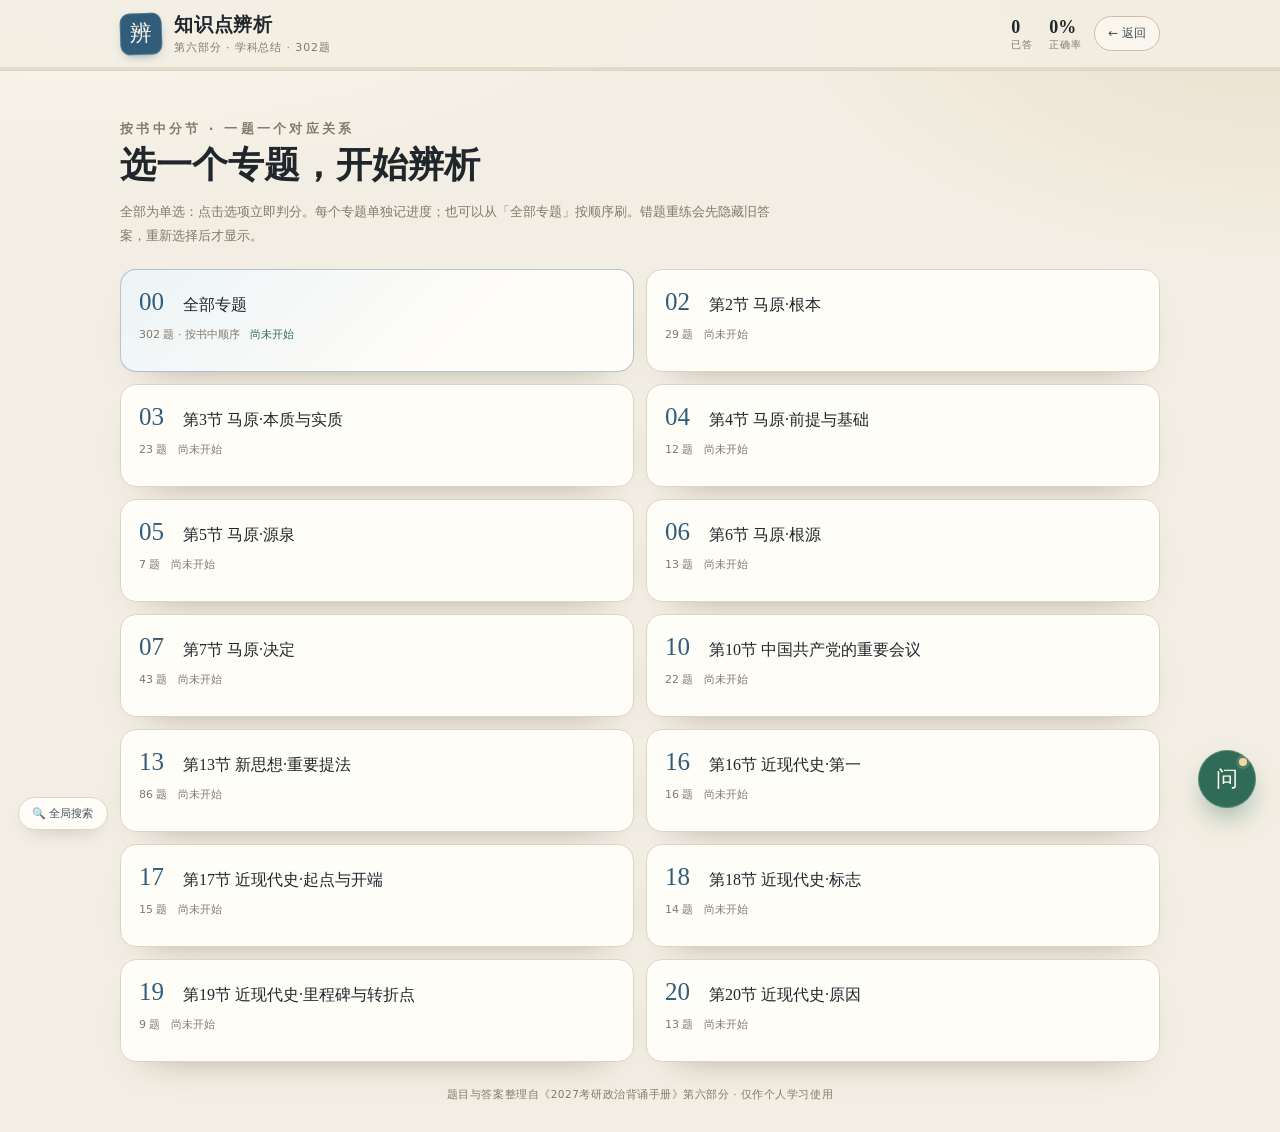
==== commit 90035076: "Serve handbook pages as images" ====
--- a/bianxi.html
+++ b/bianxi.html
@@ -785,5 +785,7 @@
 init();
 if (window.initPoliticsChat) window.initPoliticsChat({ getContext: getChatContext });
 </script>
+<script src="global-search.js"></script>
+<script src="handbook-page.js"></script>
 </body>
 </html>
